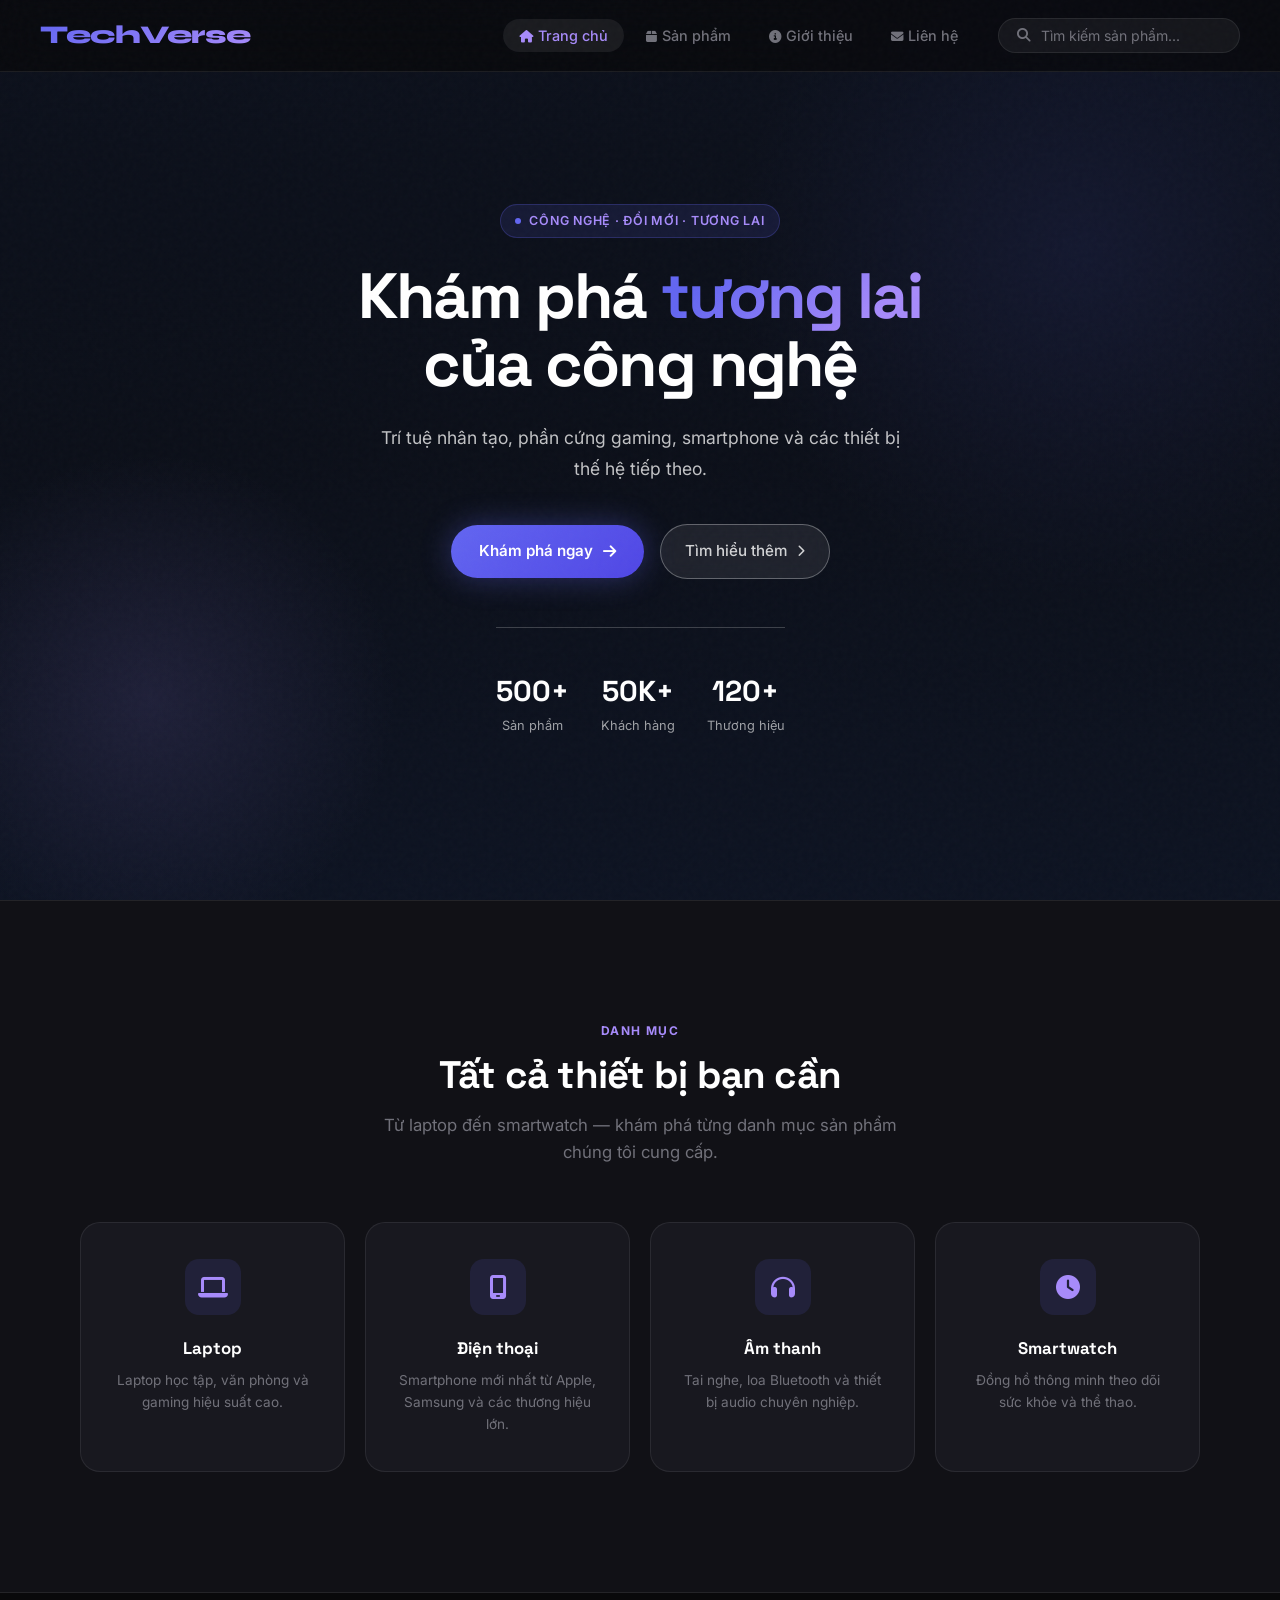
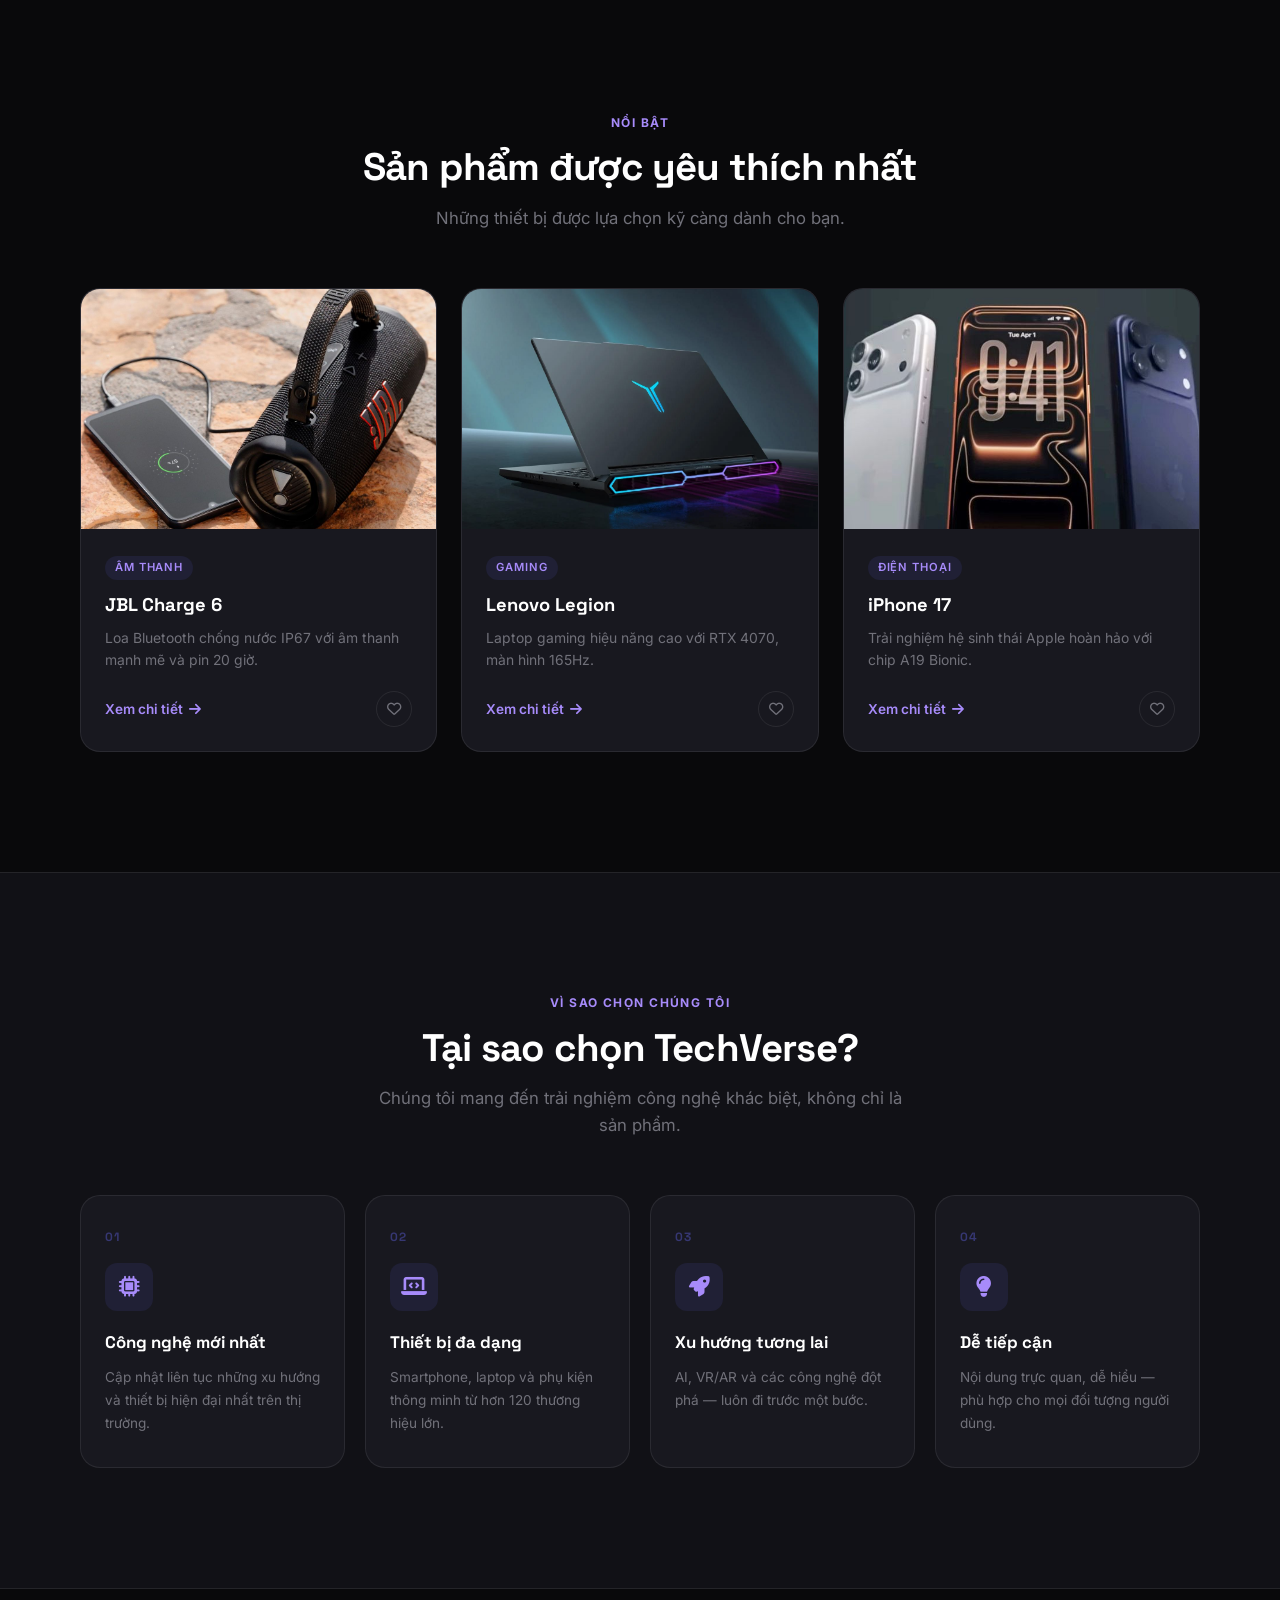
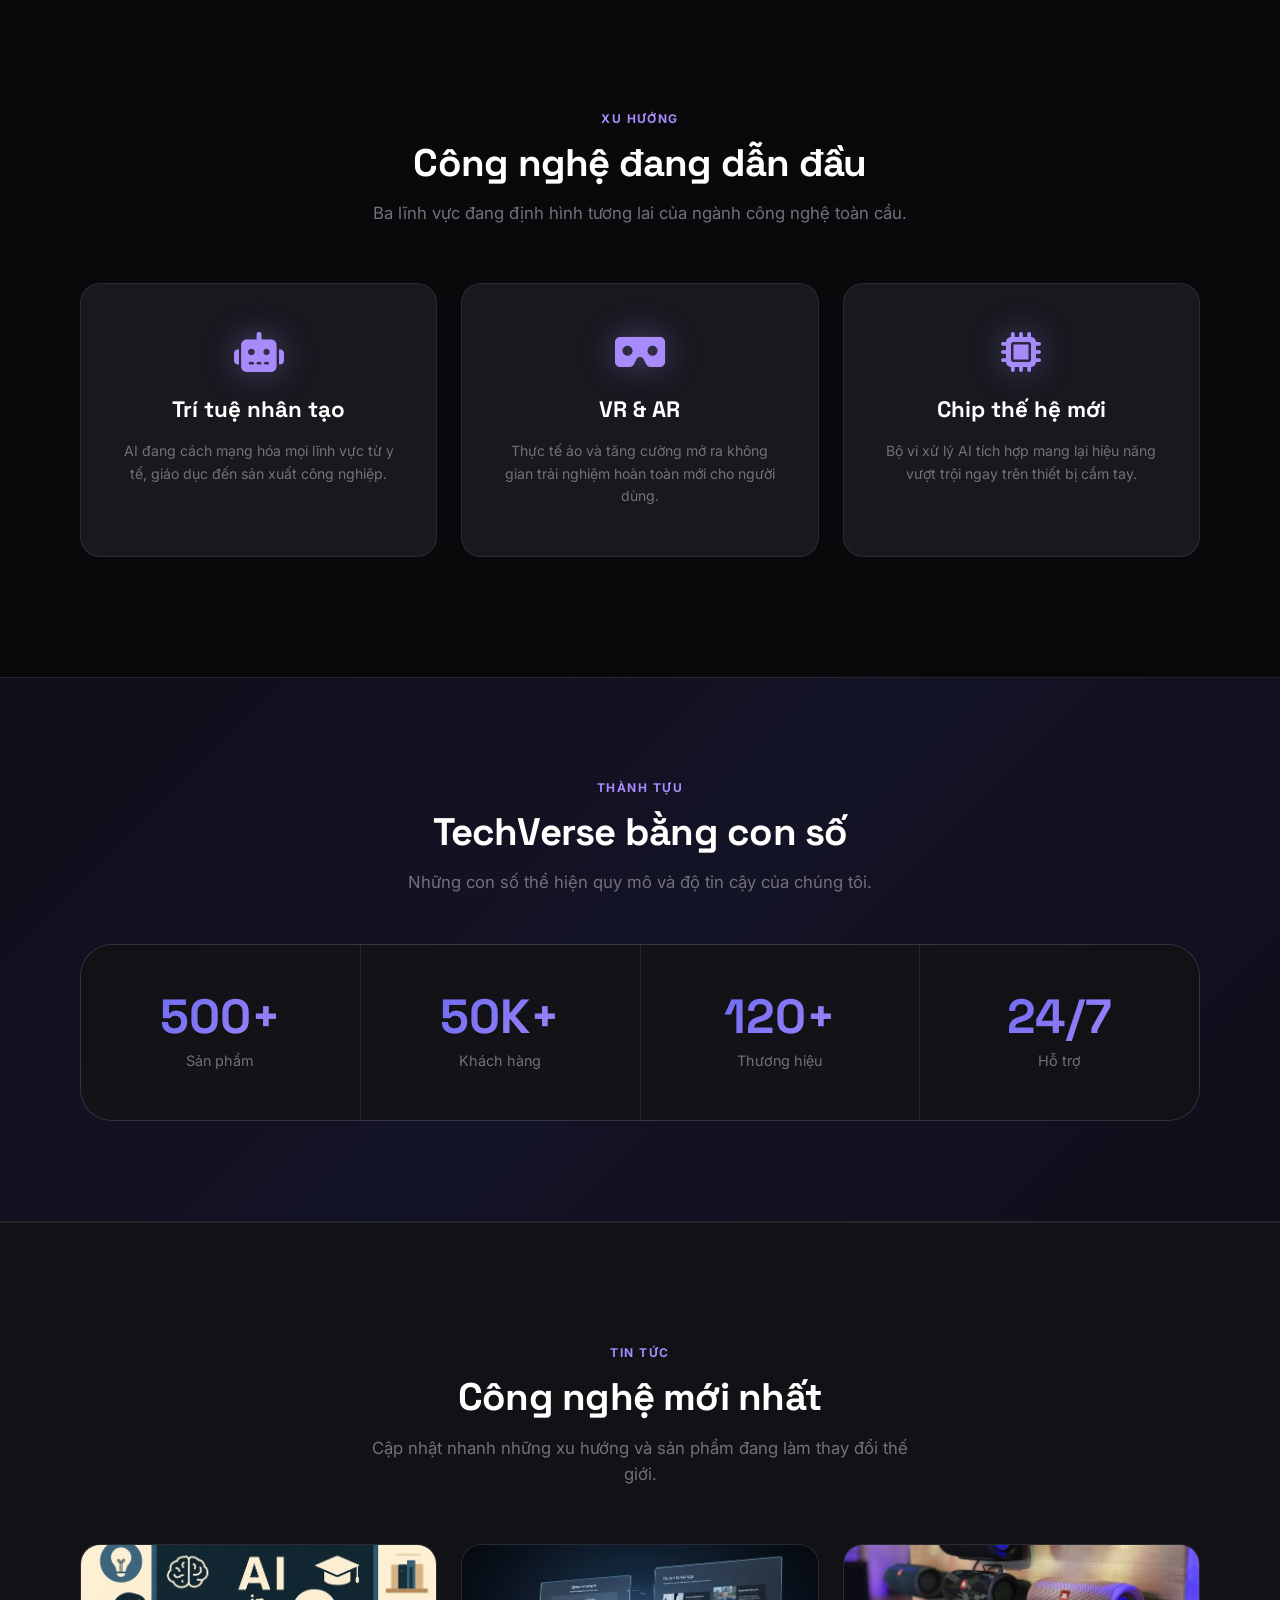
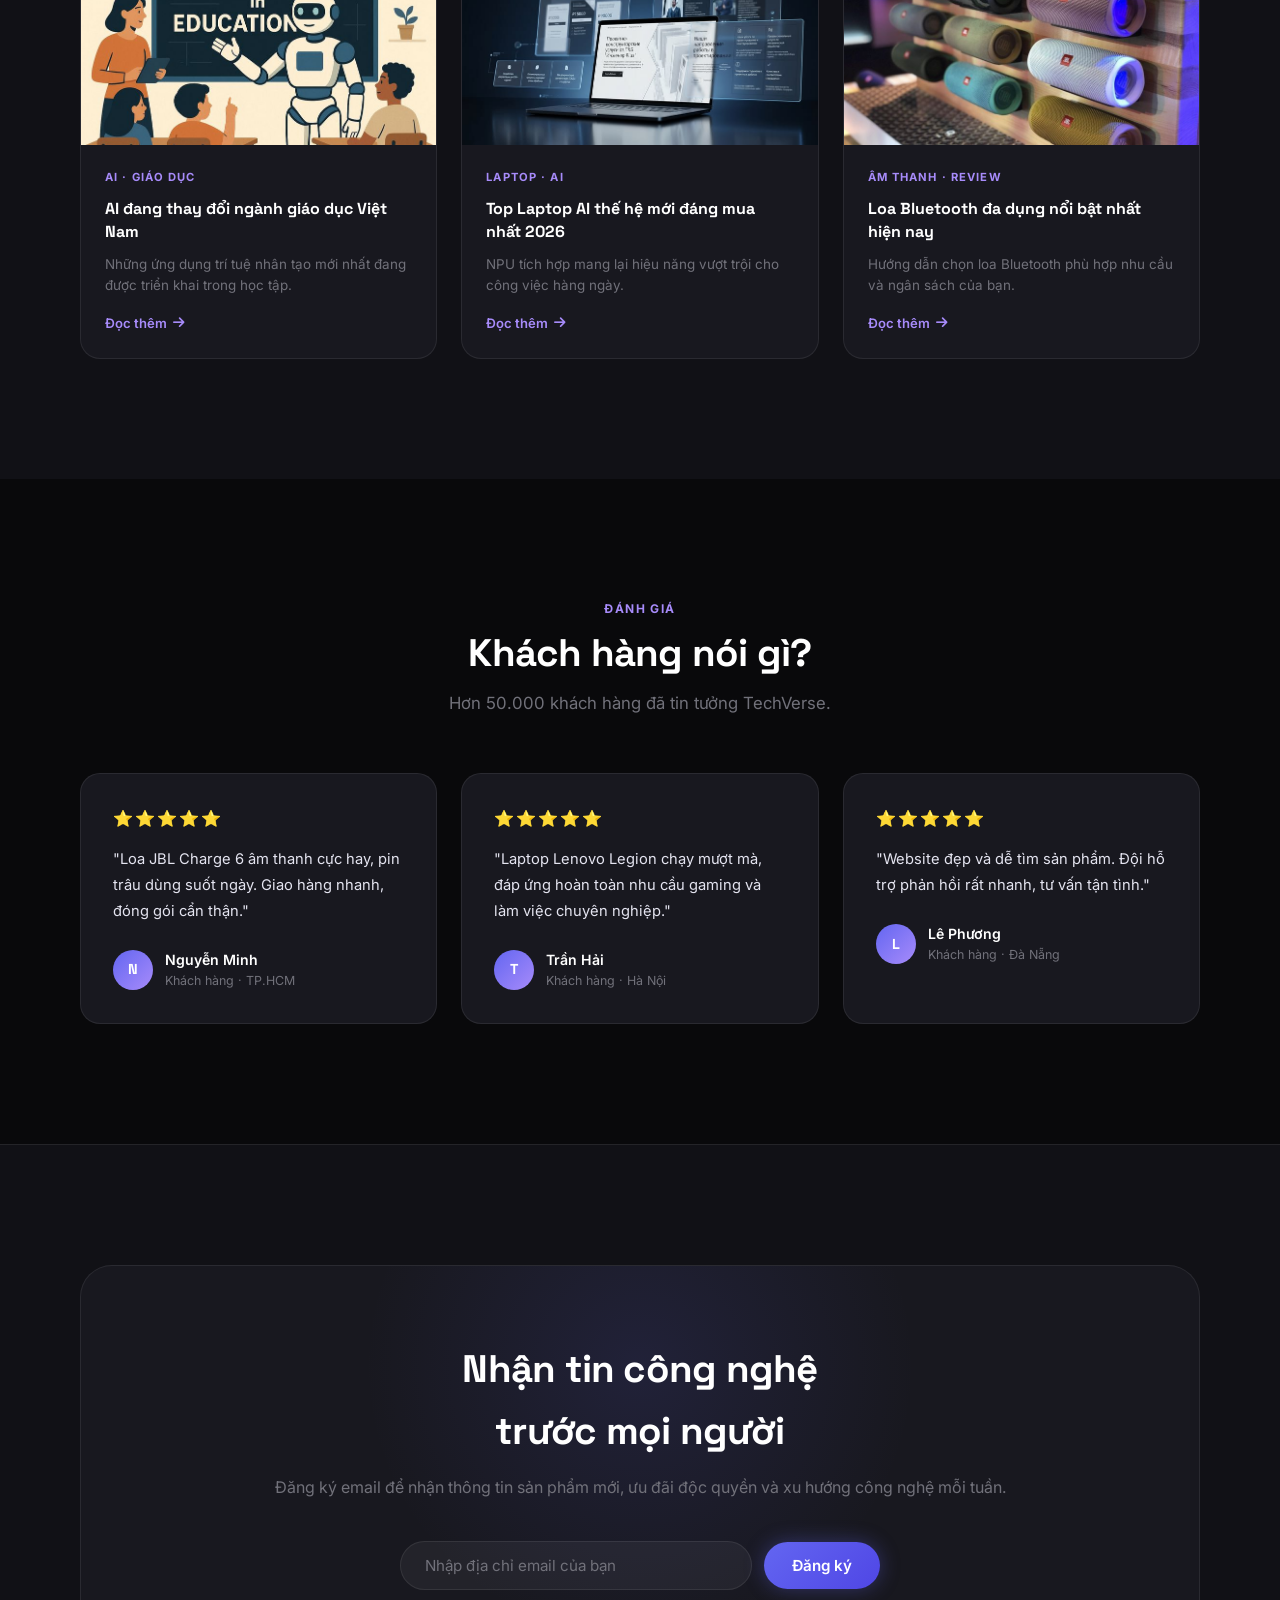
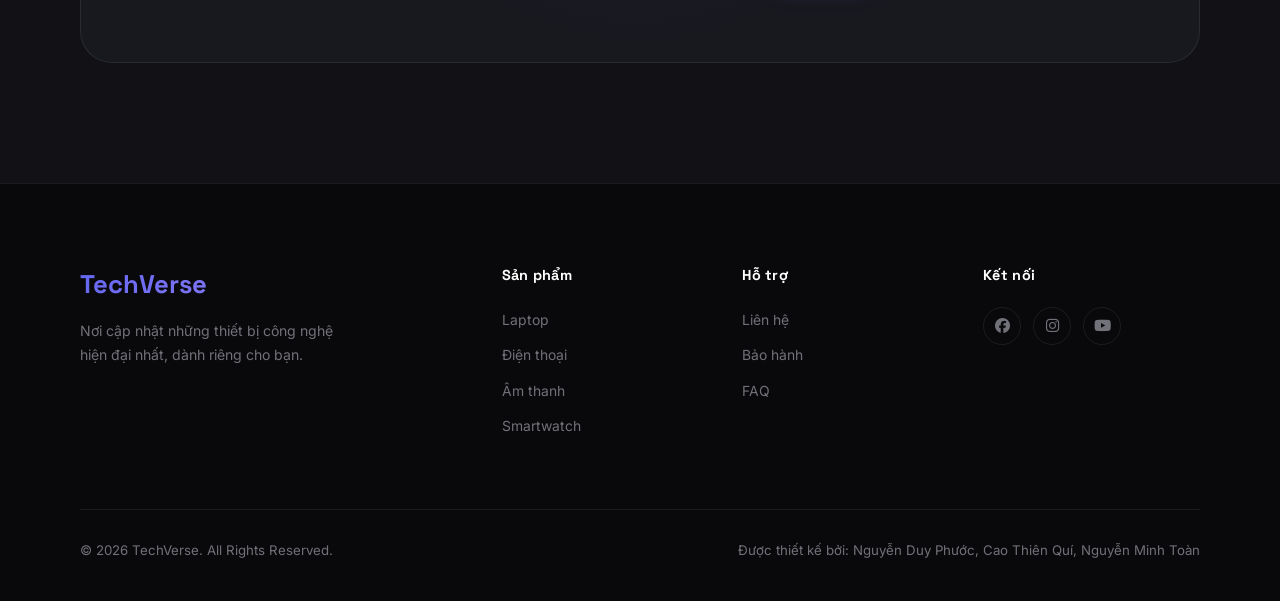
==== index.html @ 5d4c13b0 "update" ====
<!DOCTYPE html>
<html lang="vi">

<head>
  <meta charset="UTF-8" />
  <meta name="viewport" content="width=device-width, initial-scale=1.0" />
  <title>TechVerse — Công nghệ Tương lai</title>
  <link rel="stylesheet" href="../css/trangchu.css">
  <link rel="preconnect" href="https://fonts.googleapis.com" />
  <link rel="preconnect" href="https://fonts.gstatic.com" crossorigin />
  <link
    href="https://fonts.googleapis.com/css2?family=Syne:wght@400;600;700;800&family=Inter:wght@300;400;500;600&display=swap"
    rel="stylesheet" />
  <link rel="stylesheet" href="https://cdnjs.cloudflare.com/ajax/libs/font-awesome/6.7.2/css/all.min.css" />
  <link
    href="https://fonts.googleapis.com/css2?family=Space+Grotesk:wght@300;400;500;600;700&family=Manrope:wght@300;400;500;600;700;800&display=swap"
    rel="stylesheet">
</head>

<body>

  <!-- ── NAVBAR ── -->
  <nav class="nav">
    <a class="nav-brand" href="index.html" style="font-family: Syne;">TechVerse</a>

    <ul class="nav-links">
      <li><a href="index.html" class="active"><i class="fa-solid fa-house"
            style="font-size:.78rem;margin-right:5px"></i>Trang chủ</a></li>
      <li><a href="products.html"><i class="fa-solid fa-box" style="font-size:.78rem;margin-right:5px"></i>Sản phẩm</a>
      </li>
      <li><a href="about.html"><i class="fa-solid fa-circle-info" style="font-size:.78rem;margin-right:5px"></i>Giới
          thiệu</a></li>
      <li><a href="contact.html"><i class="fa-solid fa-envelope" style="font-size:.78rem;margin-right:5px"></i>Liên
          hệ</a></li>
    </ul>

    <div class="nav-search">
      <i class="fa-solid fa-magnifying-glass"></i>
      <input type="search" placeholder="Tìm kiếm sản phẩm..." />
    </div>
  </nav>

  <!-- HERO -->
  <section class="hero">
    <div class="hero-bg">
      <div class="hero-overlay"></div>
    </div>

    <div class="hero-center">
      <div class="hero-badge">
        <span></span>
        Công nghệ · Đổi mới · Tương lai
      </div>

      <h1>Khám phá <em>tương lai</em><br>của công nghệ</h1>

      <p class="hero-desc">
        Trí tuệ nhân tạo, phần cứng gaming, smartphone và các thiết bị thế hệ tiếp theo.
      </p>

      <div class="hero-actions">
        <a href="products.html" class="btn-primary">
          Khám phá ngay <i class="fa-solid fa-arrow-right"></i>
        </a>
        <a href="about.html" class="btn-ghost">
          Tìm hiểu thêm <i class="fa-solid fa-chevron-right" style="font-size:.75rem"></i>
        </a>
      </div>

      <div class="hero-stats">
        <div>
          <div class="hstat-num">500+</div>
          <div class="hstat-label">Sản phẩm</div>
        </div>
        <div>
          <div class="hstat-num">50K+</div>
          <div class="hstat-label">Khách hàng</div>
        </div>
        <div>
          <div class="hstat-num">120+</div>
          <div class="hstat-label">Thương hiệu</div>
        </div>
      </div>
    </div>
  </section>

  <!-- ── CATEGORIES ── -->
  <div class="categories-section">
    <section class="inner">
      <div class="text-center" data-reveal>
        <div class="section-eyebrow">Danh mục</div>
        <h2 class="section-title">Tất cả thiết bị bạn cần</h2>
        <p class="section-lead">Từ laptop đến smartwatch — khám phá từng danh mục sản phẩm chúng tôi cung cấp.</p>
      </div>

      <div class="cat-grid">
        <div class="cat-card" data-reveal data-reveal-delay="1">
          <div class="cat-icon"><i class="fa-solid fa-laptop"></i></div>
          <h5>Laptop</h5>
          <p>Laptop học tập, văn phòng và gaming hiệu suất cao.</p>
        </div>
        <div class="cat-card" data-reveal data-reveal-delay="2">
          <div class="cat-icon"><i class="fa-solid fa-mobile-screen"></i></div>
          <h5>Điện thoại</h5>
          <p>Smartphone mới nhất từ Apple, Samsung và các thương hiệu lớn.</p>
        </div>
        <div class="cat-card" data-reveal data-reveal-delay="3">
          <div class="cat-icon"><i class="fa-solid fa-headphones"></i></div>
          <h5>Âm thanh</h5>
          <p>Tai nghe, loa Bluetooth và thiết bị audio chuyên nghiệp.</p>
        </div>
        <div class="cat-card" data-reveal data-reveal-delay="3">
          <div class="cat-icon"><i class="fa-solid fa-clock"></i></div>
          <h5>Smartwatch</h5>
          <p>Đồng hồ thông minh theo dõi sức khỏe và thể thao.</p>
        </div>
      </div>
    </section>
  </div>

  <!-- ── FEATURED PRODUCTS ── -->
  <section class="products-section">
    <div class="inner" style="max-width:1280px;margin:0 auto">
      <div class="text-center" data-reveal>
        <div class="section-eyebrow">Nổi bật</div>
        <h2 class="section-title">Sản phẩm được yêu thích nhất</h2>
        <p class="section-lead">Những thiết bị được lựa chọn kỹ càng dành cho bạn.</p>
      </div>

      <div class="prod-grid">
        <div class="prod-card" data-reveal data-reveal-delay="1">
          <div class="prod-img-wrap">
            <img src="../images/charge6.jpg" alt="JBL Charge 6" />
          </div>
          <div class="prod-body">
            <span class="prod-tag">Âm thanh</span>
            <h5>JBL Charge 6</h5>
            <p>Loa Bluetooth chống nước IP67 với âm thanh mạnh mẽ và pin 20 giờ.</p>
            <div class="prod-footer">
              <a href="#" class="prod-link">Xem chi tiết <i class="fa-solid fa-arrow-right"></i></a>
              <button class="prod-heart"><i class="fa-regular fa-heart"></i></button>
            </div>
          </div>
        </div>

        <div class="prod-card" data-reveal data-reveal-delay="2">
          <div class="prod-img-wrap">
            <img src="../images/legion.jpg" alt="Lenovo Legion" />
          </div>
          <div class="prod-body">
            <span class="prod-tag">Gaming</span>
            <h5>Lenovo Legion</h5>
            <p>Laptop gaming hiệu năng cao với RTX 4070, màn hình 165Hz.</p>
            <div class="prod-footer">
              <a href="#" class="prod-link">Xem chi tiết <i class="fa-solid fa-arrow-right"></i></a>
              <button class="prod-heart"><i class="fa-regular fa-heart"></i></button>
            </div>
          </div>
        </div>

        <div class="prod-card" data-reveal data-reveal-delay="3">
          <div class="prod-img-wrap">
            <img src="../images/iphone17.jpg" alt="iPhone 17" />
          </div>
          <div class="prod-body">
            <span class="prod-tag">Điện thoại</span>
            <h5>iPhone 17</h5>
            <p>Trải nghiệm hệ sinh thái Apple hoàn hảo với chip A19 Bionic.</p>
            <div class="prod-footer">
              <a href="#" class="prod-link">Xem chi tiết <i class="fa-solid fa-arrow-right"></i></a>
              <button class="prod-heart"><i class="fa-regular fa-heart"></i></button>
            </div>
          </div>
        </div>
      </div>
    </div>
  </section>

  <!-- ── WHY US ── -->
  <div class="whyus-section">
    <section class="inner">
      <div class="text-center" data-reveal>
        <div class="section-eyebrow">Vì sao chọn chúng tôi</div>
        <h2 class="section-title">Tại sao chọn TechVerse?</h2>
        <p class="section-lead">Chúng tôi mang đến trải nghiệm công nghệ khác biệt, không chỉ là sản phẩm.</p>
      </div>

      <div class="feat-grid">
        <div class="feat-box" data-reveal data-reveal-delay="1">
          <div class="feat-num">01</div>
          <div class="feat-icon"><i class="fa-solid fa-microchip"></i></div>
          <h5>Công nghệ mới nhất</h5>
          <p>Cập nhật liên tục những xu hướng và thiết bị hiện đại nhất trên thị trường.</p>
        </div>
        <div class="feat-box" data-reveal data-reveal-delay="2">
          <div class="feat-num">02</div>
          <div class="feat-icon"><i class="fa-solid fa-laptop-code"></i></div>
          <h5>Thiết bị đa dạng</h5>
          <p>Smartphone, laptop và phụ kiện thông minh từ hơn 120 thương hiệu lớn.</p>
        </div>
        <div class="feat-box" data-reveal data-reveal-delay="3">
          <div class="feat-num">03</div>
          <div class="feat-icon"><i class="fa-solid fa-rocket"></i></div>
          <h5>Xu hướng tương lai</h5>
          <p>AI, VR/AR và các công nghệ đột phá — luôn đi trước một bước.</p>
        </div>
        <div class="feat-box" data-reveal data-reveal-delay="3">
          <div class="feat-num">04</div>
          <div class="feat-icon"><i class="fa-solid fa-lightbulb"></i></div>
          <h5>Dễ tiếp cận</h5>
          <p>Nội dung trực quan, dễ hiểu — phù hợp cho mọi đối tượng người dùng.</p>
        </div>
      </div>
    </section>
  </div>

  <!-- ── TRENDING ── -->
  <section class="trending-section">
    <div class="inner" style="max-width:1280px;margin:0 auto">
      <div class="text-center" data-reveal>
        <div class="section-eyebrow">Xu hướng</div>
        <h2 class="section-title">Công nghệ đang dẫn đầu</h2>
        <p class="section-lead">Ba lĩnh vực đang định hình tương lai của ngành công nghệ toàn cầu.</p>
      </div>

      <div class="trend-grid">
        <div class="trend-card" data-reveal data-reveal-delay="1">
          <i class="fa-solid fa-robot trend-icon"></i>
          <h4>Trí tuệ nhân tạo</h4>
          <p>AI đang cách mạng hóa mọi lĩnh vực từ y tế, giáo dục đến sản xuất công nghiệp.</p>
        </div>
        <div class="trend-card" data-reveal data-reveal-delay="2">
          <i class="fa-solid fa-vr-cardboard trend-icon"></i>
          <h4>VR & AR</h4>
          <p>Thực tế ảo và tăng cường mở ra không gian trải nghiệm hoàn toàn mới cho người dùng.</p>
        </div>
        <div class="trend-card" data-reveal data-reveal-delay="3">
          <i class="fa-solid fa-microchip trend-icon"></i>
          <h4>Chip thế hệ mới</h4>
          <p>Bộ vi xử lý AI tích hợp mang lại hiệu năng vượt trội ngay trên thiết bị cầm tay.</p>
        </div>
      </div>
    </div>
  </section>

  <!-- ── STATS ── -->
  <div class="stats-section">
    <div class="inner">
      <div class="text-center" data-reveal>
        <div class="section-eyebrow">Thành tựu</div>
        <h2 class="section-title">TechVerse bằng con số</h2>
        <p class="section-lead">Những con số thể hiện quy mô và độ tin cậy của chúng tôi.</p>
      </div>

      <div class="stats-grid" data-reveal>
        <div class="stat-item">
          <div class="stat-num">500+</div>
          <div class="stat-label">Sản phẩm</div>
        </div>
        <div class="stat-item">
          <div class="stat-num">50K+</div>
          <div class="stat-label">Khách hàng</div>
        </div>
        <div class="stat-item">
          <div class="stat-num">120+</div>
          <div class="stat-label">Thương hiệu</div>
        </div>
        <div class="stat-item">
          <div class="stat-num">24/7</div>
          <div class="stat-label">Hỗ trợ</div>
        </div>
      </div>
    </div>
  </div>

  <!-- ── NEWS ── -->
  <div class="news-section">
    <div class="inner">
      <div class="text-center" data-reveal>
        <div class="section-eyebrow">Tin tức</div>
        <h2 class="section-title">Công nghệ mới nhất</h2>
        <p class="section-lead">Cập nhật nhanh những xu hướng và sản phẩm đang làm thay đổi thế giới.</p>
      </div>

      <div class="news-grid">
        <a href="https://daidoanket.vn/ung-dung-tri-tue-nhan-tao-xu-huong-tat-yeu-trong-giao-duc-viet-nam-10315078.html"
          class="news-card" data-reveal data-reveal-delay="1">
          <div class="news-img">
            <img src="../images/news1.jpg" alt="AI giáo dục" />
          </div>
          <div class="news-body">
            <div class="news-cat">AI · Giáo dục</div>
            <h5>AI đang thay đổi ngành giáo dục Việt Nam</h5>
            <p>Những ứng dụng trí tuệ nhân tạo mới nhất đang được triển khai trong học tập.</p>
            <span class="news-link">Đọc thêm <i class="fa-solid fa-arrow-right"></i></span>
          </div>
        </a>

        <a href="https://tinhte.vn/thread/top-3-laptop-ai-co-npu-len-den-50-tops-dang-mua-nhat-2026.4094497/"
          class="news-card" data-reveal data-reveal-delay="2">
          <div class="news-img">
            <img src="../images/news2.jpg" alt="Laptop AI" />
          </div>
          <div class="news-body">
            <div class="news-cat">Laptop · AI</div>
            <h5>Top Laptop AI thế hệ mới đáng mua nhất 2026</h5>
            <p>NPU tích hợp mang lại hiệu năng vượt trội cho công việc hàng ngày.</p>
            <span class="news-link">Đọc thêm <i class="fa-solid fa-arrow-right"></i></span>
          </div>
        </a>

        <a href="https://www.dienmayxanh.com/kinh-nghiem-hay/tu-van-mua-loa-bluetooth-xx-hang-loa-bluetooth-u-1413005"
          class="news-card" data-reveal data-reveal-delay="3">
          <div class="news-img">
            <img src="../images/news3.jpg" alt="Loa Bluetooth" />
          </div>
          <div class="news-body">
            <div class="news-cat">Âm thanh · Review</div>
            <h5>Loa Bluetooth đa dụng nổi bật nhất hiện nay</h5>
            <p>Hướng dẫn chọn loa Bluetooth phù hợp nhu cầu và ngân sách của bạn.</p>
            <span class="news-link">Đọc thêm <i class="fa-solid fa-arrow-right"></i></span>
          </div>
        </a>
      </div>
    </div>
  </div>

  <!-- ── TESTIMONIALS ── -->
  <section class="reviews-section">
    <div class="inner" style="max-width:1280px;margin:0 auto">
      <div class="text-center" data-reveal>
        <div class="section-eyebrow">Đánh giá</div>
        <h2 class="section-title">Khách hàng nói gì?</h2>
        <p class="section-lead">Hơn 50.000 khách hàng đã tin tưởng TechVerse.</p>
      </div>

      <div class="rev-grid">
        <div class="rev-card" data-reveal data-reveal-delay="1">
          <div class="rev-stars">⭐⭐⭐⭐⭐</div>
          <p>"Loa JBL Charge 6 âm thanh cực hay, pin trâu dùng suốt ngày. Giao hàng nhanh, đóng gói cẩn thận."</p>
          <div class="rev-author">
            <div class="rev-avatar">N</div>
            <div>
              <div class="rev-name">Nguyễn Minh</div>
              <div class="rev-role">Khách hàng · TP.HCM</div>
            </div>
          </div>
        </div>

        <div class="rev-card" data-reveal data-reveal-delay="2">
          <div class="rev-stars">⭐⭐⭐⭐⭐</div>
          <p>"Laptop Lenovo Legion chạy mượt mà, đáp ứng hoàn toàn nhu cầu gaming và làm việc chuyên nghiệp."</p>
          <div class="rev-author">
            <div class="rev-avatar">T</div>
            <div>
              <div class="rev-name">Trần Hải</div>
              <div class="rev-role">Khách hàng · Hà Nội</div>
            </div>
          </div>
        </div>

        <div class="rev-card" data-reveal data-reveal-delay="3">
          <div class="rev-stars">⭐⭐⭐⭐⭐</div>
          <p>"Website đẹp và dễ tìm sản phẩm. Đội hỗ trợ phản hồi rất nhanh, tư vấn tận tình."</p>
          <div class="rev-author">
            <div class="rev-avatar">L</div>
            <div>
              <div class="rev-name">Lê Phương</div>
              <div class="rev-role">Khách hàng · Đà Nẵng</div>
            </div>
          </div>
        </div>
      </div>
    </div>
  </section>

  <!-- ── NEWSLETTER ── -->
  <div class="newsletter-section">
    <div class="inner">
      <div class="newsletter-card" data-reveal>
        <h2>Nhận tin công nghệ<br>trước mọi người</h2>
        <p>Đăng ký email để nhận thông tin sản phẩm mới, ưu đãi độc quyền và xu hướng công nghệ mỗi tuần.</p>
        <div class="nl-form">
          <input type="email" placeholder="Nhập địa chỉ email của bạn" />
          <button>Đăng ký</button>
        </div>
      </div>
    </div>
  </div>

  <!-- ── FOOTER ── -->
  <footer>
    <div class="footer-inner">
      <div class="footer-grid">
        <div>
          <div class="footer-brand">TechVerse</div>
          <p class="footer-brand-desc">Nơi cập nhật những thiết bị công nghệ hiện đại nhất, dành riêng cho bạn.</p>
        </div>

        <div class="footer-col">
          <h6>Sản phẩm</h6>
          <ul>
            <li><a href="#">Laptop</a></li>
            <li><a href="#">Điện thoại</a></li>
            <li><a href="#">Âm thanh</a></li>
            <li><a href="#">Smartwatch</a></li>
          </ul>
        </div>

        <div class="footer-col">
          <h6>Hỗ trợ</h6>
          <ul>
            <li><a href="#">Liên hệ</a></li>
            <li><a href="#">Bảo hành</a></li>
            <li><a href="#">FAQ</a></li>
          </ul>
        </div>

        <div class="footer-col">
          <h6>Kết nối</h6>
          <div class="socials">
            <a href="#" class="social-btn"><i class="fa-brands fa-facebook"></i></a>
            <a href="#" class="social-btn"><i class="fa-brands fa-instagram"></i></a>
            <a href="#" class="social-btn"><i class="fa-brands fa-youtube"></i></a>
          </div>
        </div>
      </div>

      <div class="footer-bottom">
        <p>© 2026 TechVerse. All Rights Reserved.</p>
        <p>Được thiết kế bởi: Nguyễn Duy Phước, Cao Thiên Quí, Nguyễn Minh Toàn</p>
      </div>
    </div>
  </footer>

  <script>
    // Scroll reveal
    const reveals = document.querySelectorAll('[data-reveal]');
    const observer = new IntersectionObserver((entries) => {
      entries.forEach(e => {
        if (e.isIntersecting) {
          e.target.classList.add('visible');
          observer.unobserve(e.target);
        }
      });
    }, { threshold: 0.12 });

    reveals.forEach(el => observer.observe(el));

    // Heart toggle
    document.querySelectorAll('.prod-heart').forEach(btn => {
      btn.addEventListener('click', () => {
        const icon = btn.querySelector('i');
        icon.classList.toggle('fa-regular');
        icon.classList.toggle('fa-solid');
      });
    });
  </script>

</body>

</html>
---- css/trangchu.css ----
/* ── TOKENS ─────────────────────────────── */
:root {
    --ink: #09090B;
    --surface: #111116;
    --card: #18181F;
    --border: rgba(255, 255, 255, .08);
    --accent: #6366F1;
    /* indigo */
    --accent2: #A78BFA;
    /* violet */
    --glow: rgba(99, 102, 241, .35);
    --text: #E4E4F0;
    --muted: #71717A;
    --white: #FFFFFF;

    --r-sm: 12px;
    --r-md: 20px;
    --r-lg: 32px;

    --font-display: 'Space Grotesk', sans-serif;
    --font-body: 'Inter', sans-serif;

    --ease: cubic-bezier(.25, .46, .45, .94);
}

*,
*::before,
*::after {
    box-sizing: border-box;
    margin: 0;
    padding: 0;
}

html {
    scroll-behavior: smooth;
}

body {
    font-family: var(--font-body);
    background: var(--ink);
    color: var(--text);
    line-height: 1.6;
    overflow-x: hidden;
}

a {
    text-decoration: none;
    color: inherit;
}

img {
    display: block;
    max-width: 100%;
}

/* ── NOISE OVERLAY ───────────────────────── */
body::before {
    content: '';
    position: fixed;
    inset: 0;
    background-image: url("data:image/svg+xml,%3Csvg viewBox='0 0 200 200' xmlns='http://www.w3.org/2000/svg'%3E%3Cfilter id='n'%3E%3CfeTurbulence type='fractalNoise' baseFrequency='0.9' numOctaves='4'/%3E%3C/filter%3E%3Crect width='100%25' height='100%25' filter='url(%23n)'/%3E%3C/svg%3E");
    opacity: .022;
    pointer-events: none;
    z-index: 9999;
}

/* ── NAVBAR ──────────────────────────────── */
.nav {
    position: fixed;
    top: 0;
    left: 0;
    right: 0;
    z-index: 1000;
    height: 72px;
    display: flex;
    align-items: center;
    padding: 0 40px;
    background: rgba(9, 9, 11, .75);
    backdrop-filter: blur(18px);
    border-bottom: 1px solid var(--border);
    transition: background .3s var(--ease);
}

.nav-brand {
    font-family: var(--font-display);
    font-size: 1.6rem;
    font-weight: 800;
    background: linear-gradient(135deg, var(--accent), var(--accent2));
    -webkit-background-clip: text;
    -webkit-text-fill-color: transparent;
    letter-spacing: -.5px;
    margin-right: auto;
}

.nav-links {
    display: flex;
    align-items: center;
    gap: 6px;
    list-style: none;
}

.nav-links a {
    font-size: .9rem;
    font-weight: 500;
    color: var(--muted);
    padding: 8px 16px;
    border-radius: 99px;
    transition: color .2s, background .2s;
}

.nav-links a:hover,
.nav-links a.active {
    color: var(--white);
    background: rgba(255, 255, 255, .07);
}

.nav-links a.active {
    color: var(--accent2);
}

.nav-search {
    display: flex;
    align-items: center;
    gap: 10px;
    margin-left: 24px;
    background: rgba(255, 255, 255, .05);
    border: 1px solid var(--border);
    border-radius: 99px;
    padding: 8px 18px;
    transition: border-color .2s, box-shadow .2s;
}

.nav-search:focus-within {
    border-color: var(--accent);
    box-shadow: 0 0 0 3px var(--glow);
}

.nav-search i {
    color: var(--muted);
    font-size: .85rem;
}

.nav-search input {
    background: transparent;
    border: none;
    outline: none;
    font-family: var(--font-body);
    font-size: .88rem;
    color: var(--text);
    width: 180px;
}

.nav-search input::placeholder {
    color: var(--muted);
}

/* ── HERO ────────────────────────────────── */
.hero {
    position: relative;
    min-height: 100vh;
    display: flex;
    align-items: center;
    justify-content: center;
    overflow: hidden;
    padding: 0;
}

.hero-bg {
    position: absolute;
    inset: 0;
    z-index: 0;
}

.hero-overlay {
    position: absolute;
    inset: 0;
    background: linear-gradient(to bottom,
            rgba(15, 23, 42, .55) 0%,
            rgba(15, 23, 42, .45) 50%,
            rgba(15, 23, 42, .75) 100%);
}

.hero-center {
    position: relative;
    z-index: 2;
    text-align: center;
    max-width: 760px;
    padding: 120px 32px 80px;
    display: flex;
    flex-direction: column;
    align-items: center;
}

.hero-center .hero-desc {
    color: rgba(255, 255, 255, .75);
    font-size: 1.1rem;
    max-width: 520px;
    margin-bottom: 40px;
    line-height: 1.75;
}

.hero-center .btn-ghost {
    color: rgba(255, 255, 255, .8);
    border-color: rgba(255, 255, 255, .3);
    background: rgba(255, 255, 255, .08);
    backdrop-filter: blur(8px);
}

.hero-center .btn-ghost:hover {
    color: white;
    border-color: rgba(255, 255, 255, .5);
    background: rgba(255, 255, 255, .15);
}

.hero-center .hero-stats {
    border-top: 1px solid rgba(255, 255, 255, .2);
}

.hero-center .hstat-num {
    color: white;
}

.hero-center .hstat-label {
    color: rgba(255, 255, 255, .6);
}

/* Ambient orbs */
.hero::before {
    content: '';
    position: absolute;
    width: 700px;
    height: 700px;
    background: radial-gradient(circle, rgba(99, 102, 241, .18) 0%, transparent 70%);
    top: -100px;
    right: -150px;
    border-radius: 50%;
    pointer-events: none;
}

.hero::after {
    content: '';
    position: absolute;
    width: 500px;
    height: 500px;
    background: radial-gradient(circle, rgba(167, 139, 250, .12) 0%, transparent 70%);
    bottom: -50px;
    left: -100px;
    border-radius: 50%;
    pointer-events: none;
}

.hero-badge {
    display: inline-flex;
    align-items: center;
    gap: 8px;
    background: rgba(99, 102, 241, .12);
    border: 1px solid rgba(99, 102, 241, .25);
    color: var(--accent2);
    font-size: .78rem;
    font-weight: 600;
    letter-spacing: .06em;
    text-transform: uppercase;
    padding: 6px 14px;
    border-radius: 99px;
    margin-bottom: 24px;
}

.hero-badge span {
    width: 6px;
    height: 6px;
    background: var(--accent);
    border-radius: 50%;
    animation: pulse 2s infinite;
}

@keyframes pulse {

    0%,
    100% {
        opacity: 1;
        transform: scale(1);
    }

    50% {
        opacity: .4;
        transform: scale(.7);
    }
}

.hero h1 {
    font-family: var(--font-display);
    font-size: clamp(2.8rem, 5vw, 4.4rem);
    font-weight: 800;
    line-height: 1.07;
    letter-spacing: -.03em;
    color: var(--white);
    margin-bottom: 24px;
}

.hero h1 em {
    font-style: normal;
    background: linear-gradient(135deg, var(--accent) 20%, var(--accent2) 80%);
    -webkit-background-clip: text;
    -webkit-text-fill-color: transparent;
}

.hero-actions {
    display: flex;
    align-items: center;
    justify-content: center;
    gap: 16px;
    flex-wrap: wrap;
}

.btn-primary {
    display: inline-flex;
    align-items: center;
    gap: 10px;
    background: linear-gradient(135deg, var(--accent), #4F46E5);
    color: var(--white);
    font-family: var(--font-body);
    font-weight: 600;
    font-size: .95rem;
    padding: 14px 28px;
    border-radius: 99px;
    border: none;
    cursor: pointer;
    transition: transform .2s var(--ease), box-shadow .2s var(--ease);
    box-shadow: 0 0 30px var(--glow);
}

.btn-primary:hover {
    transform: translateY(-3px);
    box-shadow: 0 8px 40px var(--glow);
}

.btn-ghost {
    display: inline-flex;
    align-items: center;
    gap: 10px;
    background: transparent;
    color: var(--muted);
    font-weight: 500;
    font-size: .95rem;
    padding: 14px 24px;
    border-radius: 99px;
    border: 1px solid var(--border);
    cursor: pointer;
    transition: color .2s, border-color .2s;
}

.btn-ghost:hover {
    color: var(--white);
    border-color: rgba(255, 255, 255, .2);
}



/* Hero stats row */
.hero-stats {
    display: flex;
    gap: 32px;
    margin-top: 48px;
    padding-top: 40px;
    border-top: 1px solid var(--border);
}

.hstat-num {
    font-family: var(--font-display);
    font-size: 1.8rem;
    font-weight: 800;
}

.hstat-label {
    font-size: .8rem;
    margin-top: 2px;
}

/* ── SECTION COMMON ─────────────────────── */
section {
    padding: 120px 80px;
    max-width: 1440px;
    margin: 0 auto;
}

.section-eyebrow {
    font-size: .75rem;
    font-weight: 700;
    letter-spacing: .12em;
    text-transform: uppercase;
    color: var(--accent2);
    margin-bottom: 14px;
}

.section-title {
    font-family: var(--font-display);
    font-size: clamp(2rem, 3vw, 2.8rem);
    font-weight: 800;
    color: var(--white);
    letter-spacing: -.02em;
    line-height: 1.1;
    margin-bottom: 16px;
}

.section-lead {
    color: var(--muted);
    font-size: 1.05rem;
    max-width: 540px;
    margin: 0 auto;
}

.text-center {
    text-align: center;
}

.text-center .section-lead {
    margin: 0 auto;
}

/* ── CATEGORIES ──────────────────────────── */
.categories-section {
    background: var(--surface);
    max-width: 100%;
    border-top: 1px solid var(--border);
    border-bottom: 1px solid var(--border);
}

.categories-section>.inner {
    max-width: 1280px;
    margin: 0 auto;
}

.cat-grid {
    display: grid;
    grid-template-columns: repeat(4, 1fr);
    gap: 20px;
    margin-top: 56px;
}

.cat-card {
    background: var(--card);
    border: 1px solid var(--border);
    border-radius: var(--r-md);
    padding: 36px 28px;
    text-align: center;
    transition: transform .25s var(--ease), border-color .25s, box-shadow .25s;
    cursor: pointer;
    position: relative;
    overflow: hidden;
}

.cat-card::before {
    content: '';
    position: absolute;
    inset: 0;
    background: linear-gradient(135deg, rgba(99, 102, 241, .06), transparent);
    opacity: 0;
    transition: opacity .3s;
}

.cat-card:hover::before {
    opacity: 1;
}

.cat-card:hover {
    transform: translateY(-6px);
    border-color: rgba(99, 102, 241, .3);
    box-shadow: 0 20px 50px rgba(0, 0, 0, .3), 0 0 0 1px rgba(99, 102, 241, .1);
}

.cat-icon {
    width: 56px;
    height: 56px;
    background: rgba(99, 102, 241, .12);
    border-radius: 14px;
    display: flex;
    align-items: center;
    justify-content: center;
    margin: 0 auto 20px;
    font-size: 1.5rem;
    color: var(--accent2);
    transition: background .25s, transform .25s;
}

.cat-card:hover .cat-icon {
    background: rgba(99, 102, 241, .22);
    transform: scale(1.1);
}

.cat-card h5 {
    font-family: var(--font-display);
    font-weight: 700;
    font-size: 1.05rem;
    color: var(--white);
    margin-bottom: 8px;
}

.cat-card p {
    font-size: .85rem;
    color: var(--muted);
    line-height: 1.6;
}

/* ── FEATURED PRODUCTS ───────────────────── */
.products-section {
    background: var(--ink);
}

.products-section>.inner {
    max-width: 1280px;
    margin: 0 auto;
}

.prod-grid {
    display: grid;
    grid-template-columns: repeat(3, 1fr);
    gap: 24px;
    margin-top: 56px;
}

.prod-card {
    background: var(--card);
    border: 1px solid var(--border);
    border-radius: var(--r-md);
    overflow: hidden;
    transition: transform .3s var(--ease), border-color .3s, box-shadow .3s;
    position: relative;
}

.prod-card:hover {
    transform: translateY(-8px);
    border-color: rgba(99, 102, 241, .25);
    box-shadow: 0 30px 60px rgba(0, 0, 0, .4);
}

.prod-img-wrap {
    height: 240px;
    overflow: hidden;
    background: #1A1A22;
}

.prod-img-wrap img {
    width: 100%;
    height: 100%;
    object-fit: cover;
    transition: transform .5s var(--ease);
}

.prod-card:hover .prod-img-wrap img {
    transform: scale(1.07);
}

.prod-body {
    padding: 24px;
}

.prod-tag {
    display: inline-block;
    font-size: .7rem;
    font-weight: 600;
    letter-spacing: .08em;
    text-transform: uppercase;
    color: var(--accent2);
    background: rgba(99, 102, 241, .1);
    padding: 3px 10px;
    border-radius: 99px;
    margin-bottom: 10px;
}

.prod-body h5 {
    font-family: var(--font-display);
    font-weight: 700;
    font-size: 1.15rem;
    color: var(--white);
    margin-bottom: 8px;
}

.prod-body p {
    font-size: .87rem;
    color: var(--muted);
    margin-bottom: 20px;
}

.prod-footer {
    display: flex;
    align-items: center;
    justify-content: space-between;
}

.prod-heart {
    background: transparent;
    border: 1px solid var(--border);
    border-radius: 99px;
    width: 36px;
    height: 36px;
    display: flex;
    align-items: center;
    justify-content: center;
    color: var(--muted);
    cursor: pointer;
    transition: color .2s, border-color .2s, background .2s;
    font-size: .9rem;
}

.prod-heart:hover {
    color: #F87171;
    border-color: #F87171;
    background: rgba(248, 113, 113, .08);
}

.prod-link {
    display: inline-flex;
    align-items: center;
    gap: 6px;
    font-size: .85rem;
    font-weight: 600;
    color: var(--accent2);
    transition: gap .2s;
}

.prod-link:hover {
    gap: 10px;
}

/* ── WHY US ──────────────────────────────── */
.whyus-section {
    background: var(--surface);
    max-width: 100%;
    border-top: 1px solid var(--border);
    border-bottom: 1px solid var(--border);
}

.whyus-section>.inner {
    max-width: 1280px;
    margin: 0 auto;
}

.feat-grid {
    display: grid;
    grid-template-columns: repeat(4, 1fr);
    gap: 20px;
    margin-top: 56px;
}

.feat-box {
    background: var(--card);
    border: 1px solid var(--border);
    border-radius: var(--r-md);
    padding: 32px 24px;
    transition: transform .25s var(--ease), border-color .25s;
}

.feat-box:hover {
    transform: translateY(-6px);
    border-color: rgba(99, 102, 241, .25);
}

.feat-num {
    font-family: var(--font-display);
    font-size: .75rem;
    font-weight: 700;
    color: rgba(99, 102, 241, .4);
    letter-spacing: .1em;
    margin-bottom: 16px;
}

.feat-icon {
    width: 48px;
    height: 48px;
    background: rgba(99, 102, 241, .1);
    border-radius: 12px;
    display: flex;
    align-items: center;
    justify-content: center;
    font-size: 1.3rem;
    color: var(--accent2);
    margin-bottom: 18px;
}

.feat-box h5 {
    font-family: var(--font-display);
    font-weight: 700;
    font-size: 1.05rem;
    color: var(--white);
    margin-bottom: 10px;
}

.feat-box p {
    font-size: .85rem;
    color: var(--muted);
    line-height: 1.7;
}

/* ── TRENDING ────────────────────────────── */
.trending-section {
    background: var(--ink);
}

.trending-section>.inner {
    max-width: 1280px;
    margin: 0 auto;
}

.trend-grid {
    display: grid;
    grid-template-columns: repeat(3, 1fr);
    gap: 24px;
    margin-top: 56px;
}

.trend-card {
    background: var(--card);
    border: 1px solid var(--border);
    border-radius: var(--r-md);
    padding: 48px 36px;
    text-align: center;
    transition: transform .3s var(--ease), border-color .3s;
    position: relative;
    overflow: hidden;
}

.trend-card::after {
    content: '';
    position: absolute;
    bottom: 0;
    left: 0;
    right: 0;
    height: 3px;
    background: linear-gradient(90deg, var(--accent), var(--accent2));
    transform: scaleX(0);
    transform-origin: left;
    transition: transform .3s var(--ease);
}

.trend-card:hover::after {
    transform: scaleX(1);
}

.trend-card:hover {
    transform: translateY(-8px);
    border-color: rgba(99, 102, 241, .2);
}

.trend-icon {
    font-size: 2.5rem;
    color: var(--accent2);
    margin-bottom: 20px;
    display: inline-block;
    filter: drop-shadow(0 0 16px rgba(167, 139, 250, .4));
}

.trend-card h4 {
    font-family: var(--font-display);
    font-weight: 800;
    font-size: 1.4rem;
    color: var(--white);
    margin-bottom: 12px;
}

.trend-card p {
    font-size: .88rem;
    color: var(--muted);
}

/* ── STATS ───────────────────────────────── */
.stats-section {
    background: linear-gradient(135deg, #0F0F1A, #131326, #0F0F1A);
    max-width: 100%;
    border-top: 1px solid var(--border);
    border-bottom: 1px solid var(--border);
}

.stats-section>.inner {
    max-width: 1280px;
    margin: 0 auto;
    padding: 100px 80px;
}

.stats-grid {
    display: grid;
    grid-template-columns: repeat(4, 1fr);
    gap: 1px;
    background: var(--border);
    border: 1px solid var(--border);
    border-radius: var(--r-lg);
    overflow: hidden;
    margin-top: 48px;
}

.stat-item {
    background: rgba(17, 17, 22, .95);
    padding: 48px 36px;
    text-align: center;
}

.stat-num {
    font-family: var(--font-display);
    font-size: 3rem;
    font-weight: 800;
    background: linear-gradient(135deg, var(--accent), var(--accent2));
    -webkit-background-clip: text;
    -webkit-text-fill-color: transparent;
    line-height: 1;
    margin-bottom: 8px;
}

.stat-label {
    font-size: .9rem;
    color: var(--muted);
}

/* ── NEWS ────────────────────────────────── */
.news-section {
    background: var(--surface);
    max-width: 100%;
    border-top: 1px solid var(--border);
}

.news-section>.inner {
    max-width: 1280px;
    margin: 0 auto;
    padding: 120px 80px;
}

.news-grid {
    display: grid;
    grid-template-columns: repeat(3, 1fr);
    gap: 24px;
    margin-top: 56px;
}

.news-card {
    background: var(--card);
    border: 1px solid var(--border);
    border-radius: var(--r-md);
    overflow: hidden;
    transition: transform .3s var(--ease), border-color .3s, box-shadow .3s;
    display: flex;
    flex-direction: column;
}

.news-card:hover {
    transform: translateY(-8px);
    border-color: rgba(99, 102, 241, .2);
    box-shadow: 0 24px 50px rgba(0, 0, 0, .4);
}

.news-img {
    height: 200px;
    overflow: hidden;
    background: #1A1A22;
    flex-shrink: 0;
}

.news-img img {
    width: 100%;
    height: 100%;
    object-fit: cover;
    transition: transform .5s var(--ease);
}

.news-card:hover .news-img img {
    transform: scale(1.07);
}

.news-body {
    padding: 24px;
    flex: 1;
    display: flex;
    flex-direction: column;
}

.news-cat {
    font-size: .7rem;
    font-weight: 700;
    letter-spacing: .1em;
    text-transform: uppercase;
    color: var(--accent2);
    margin-bottom: 10px;
}

.news-body h5 {
    font-family: var(--font-display);
    font-weight: 700;
    color: var(--white);
    font-size: 1rem;
    line-height: 1.45;
    margin-bottom: 10px;
}

.news-body p {
    font-size: .84rem;
    color: var(--muted);
    flex: 1;
}

.news-link {
    display: inline-flex;
    align-items: center;
    gap: 6px;
    font-size: .82rem;
    font-weight: 600;
    color: var(--accent2);
    margin-top: 16px;
    transition: gap .2s;
}

.news-link:hover {
    gap: 10px;
}

/* ── TESTIMONIALS ────────────────────────── */
.reviews-section {
    background: var(--ink);
}

.reviews-section>.inner {
    max-width: 1280px;
    margin: 0 auto;
}

.rev-grid {
    display: grid;
    grid-template-columns: repeat(3, 1fr);
    gap: 24px;
    margin-top: 56px;
}

.rev-card {
    background: var(--card);
    border: 1px solid var(--border);
    border-radius: var(--r-md);
    padding: 32px;
    transition: transform .25s var(--ease), border-color .25s;
}

.rev-card:hover {
    transform: translateY(-6px);
    border-color: rgba(99, 102, 241, .2);
}

.rev-stars {
    margin-bottom: 16px;
    font-size: 1rem;
    letter-spacing: 2px;
}

.rev-card p {
    font-size: .92rem;
    color: var(--text);
    line-height: 1.75;
    margin-bottom: 24px;
}

.rev-author {
    display: flex;
    align-items: center;
    gap: 12px;
}

.rev-avatar {
    width: 40px;
    height: 40px;
    border-radius: 50%;
    background: linear-gradient(135deg, var(--accent), var(--accent2));
    display: flex;
    align-items: center;
    justify-content: center;
    font-family: var(--font-display);
    font-weight: 800;
    font-size: .9rem;
    color: white;
    flex-shrink: 0;
}

.rev-name {
    font-weight: 600;
    font-size: .88rem;
    color: var(--white);
}

.rev-role {
    font-size: .78rem;
    color: var(--muted);
}

/* ── NEWSLETTER ──────────────────────────── */
.newsletter-section {
    background: var(--surface);
    max-width: 100%;
    border-top: 1px solid var(--border);
}

.newsletter-section>.inner {
    max-width: 1280px;
    margin: 0 auto;
    padding: 120px 80px;
}

.newsletter-card {
    background: var(--card);
    border: 1px solid var(--border);
    border-radius: var(--r-lg);
    padding: 72px 80px;
    text-align: center;
    position: relative;
    overflow: hidden;
}

.newsletter-card::before {
    content: '';
    position: absolute;
    width: 600px;
    height: 600px;
    background: radial-gradient(circle, rgba(99, 102, 241, .12) 0%, transparent 65%);
    top: -200px;
    left: 50%;
    transform: translateX(-50%);
    pointer-events: none;
}

.newsletter-card h2 {
    font-family: var(--font-display);
    font-size: 2.4rem;
    font-weight: 800;
    color: var(--white);
    letter-spacing: -.02em;
    margin-bottom: 14px;
    position: relative;
}

.newsletter-card p {
    color: var(--muted);
    margin-bottom: 40px;
    position: relative;
}

.nl-form {
    display: flex;
    align-items: center;
    gap: 12px;
    max-width: 480px;
    margin: 0 auto;
    position: relative;
}

.nl-form input {
    flex: 1;
    background: rgba(255, 255, 255, .05);
    border: 1px solid var(--border);
    border-radius: 99px;
    padding: 14px 24px;
    font-family: var(--font-body);
    font-size: .95rem;
    color: var(--white);
    outline: none;
    transition: border-color .2s, box-shadow .2s;
}

.nl-form input::placeholder {
    color: var(--muted);
}

.nl-form input:focus {
    border-color: var(--accent);
    box-shadow: 0 0 0 3px var(--glow);
}

.nl-form button {
    background: linear-gradient(135deg, var(--accent), #4F46E5);
    color: white;
    border: none;
    border-radius: 99px;
    padding: 14px 28px;
    font-family: var(--font-body);
    font-weight: 600;
    font-size: .95rem;
    cursor: pointer;
    white-space: nowrap;
    transition: transform .2s, box-shadow .2s;
    box-shadow: 0 0 20px var(--glow);
}

.nl-form button:hover {
    transform: translateY(-2px);
    box-shadow: 0 8px 30px var(--glow);
}

/* ── FOOTER ──────────────────────────────── */
footer {
    background: var(--ink);
    border-top: 1px solid var(--border);
    padding: 80px 80px 40px;
    max-width: 100%;
}

.footer-inner {
    max-width: 1280px;
    margin: 0 auto;
}

.footer-grid {
    display: grid;
    grid-template-columns: 2fr 1fr 1fr 1.2fr;
    gap: 60px;
    margin-bottom: 60px;
}

.footer-brand {
    font-family: var(--font-display);
    font-size: 1.6rem;
    font-weight: 800;
    background: linear-gradient(135deg, var(--accent), var(--accent2));
    -webkit-background-clip: text;
    -webkit-text-fill-color: transparent;
    margin-bottom: 14px;
}

.footer-brand-desc {
    font-size: .88rem;
    color: var(--muted);
    line-height: 1.75;
    max-width: 280px;
}

.footer-col h6 {
    font-family: var(--font-display);
    font-weight: 700;
    font-size: .9rem;
    color: var(--white);
    margin-bottom: 20px;
    letter-spacing: .02em;
}

.footer-col ul {
    list-style: none;
}

.footer-col ul li {
    margin-bottom: 10px;
}

.footer-col ul li a {
    font-size: .87rem;
    color: var(--muted);
    transition: color .2s;
}

.footer-col ul li a:hover {
    color: var(--white);
}

.socials {
    display: flex;
    gap: 12px;
    margin-top: 4px;
}

.social-btn {
    width: 38px;
    height: 38px;
    border: 1px solid var(--border);
    border-radius: 99px;
    display: flex;
    align-items: center;
    justify-content: center;
    color: var(--muted);
    font-size: .95rem;
    transition: color .2s, border-color .2s, background .2s;
}

.social-btn:hover {
    color: var(--white);
    border-color: rgba(255, 255, 255, .2);
    background: rgba(255, 255, 255, .05);
}

.footer-bottom {
    border-top: 1px solid var(--border);
    padding-top: 30px;
    display: flex;
    align-items: center;
    justify-content: space-between;
}

.footer-bottom p {
    font-size: .83rem;
    color: var(--muted);
}

/* ── SCROLL ANIMATIONS ───────────────────── */
[data-reveal] {
    opacity: 0;
    transform: translateY(28px);
    transition: opacity .6s var(--ease), transform .6s var(--ease);
}

[data-reveal].visible {
    opacity: 1;
    transform: translateY(0);
}

[data-reveal-delay="1"] {
    transition-delay: .1s;
}

[data-reveal-delay="2"] {
    transition-delay: .2s;
}

[data-reveal-delay="3"] {
    transition-delay: .3s;
}

/* ── RESPONSIVE ──────────────────────────── */
@media (max-width: 1024px) {

    .cat-grid,
    .feat-grid,
    .stats-grid {
        grid-template-columns: repeat(2, 1fr);
    }

    .footer-grid {
        grid-template-columns: 1fr 1fr;
    }
}

@media (max-width: 768px) {

    .nav-links,
    .nav-search {
        display: none;
    }

    .hero {
        padding: 100px 24px 60px;
    }

    section {
        padding: 80px 24px;
    }

    .prod-grid,
    .trend-grid,
    .news-grid,
    .rev-grid {
        grid-template-columns: 1fr;
    }

    .cat-grid,
    .feat-grid {
        grid-template-columns: repeat(2, 1fr);
    }

    .stats-grid {
        grid-template-columns: repeat(2, 1fr);
    }

    .footer-grid {
        grid-template-columns: 1fr;
        gap: 32px;
    }

    footer {
        padding: 60px 24px 32px;
    }

    .newsletter-card {
        padding: 48px 24px;
    }

    .nl-form {
        flex-direction: column;
    }

    .nl-form input {
        width: 100%;
    }

    .stats-section>.inner,
    .news-section>.inner,
    .newsletter-section>.inner {
        padding: 80px 24px;
    }
}

@media (prefers-reduced-motion: reduce) {

    *,
    *::before,
    *::after {
        animation: none !important;
        transition: none !important;
    }
}
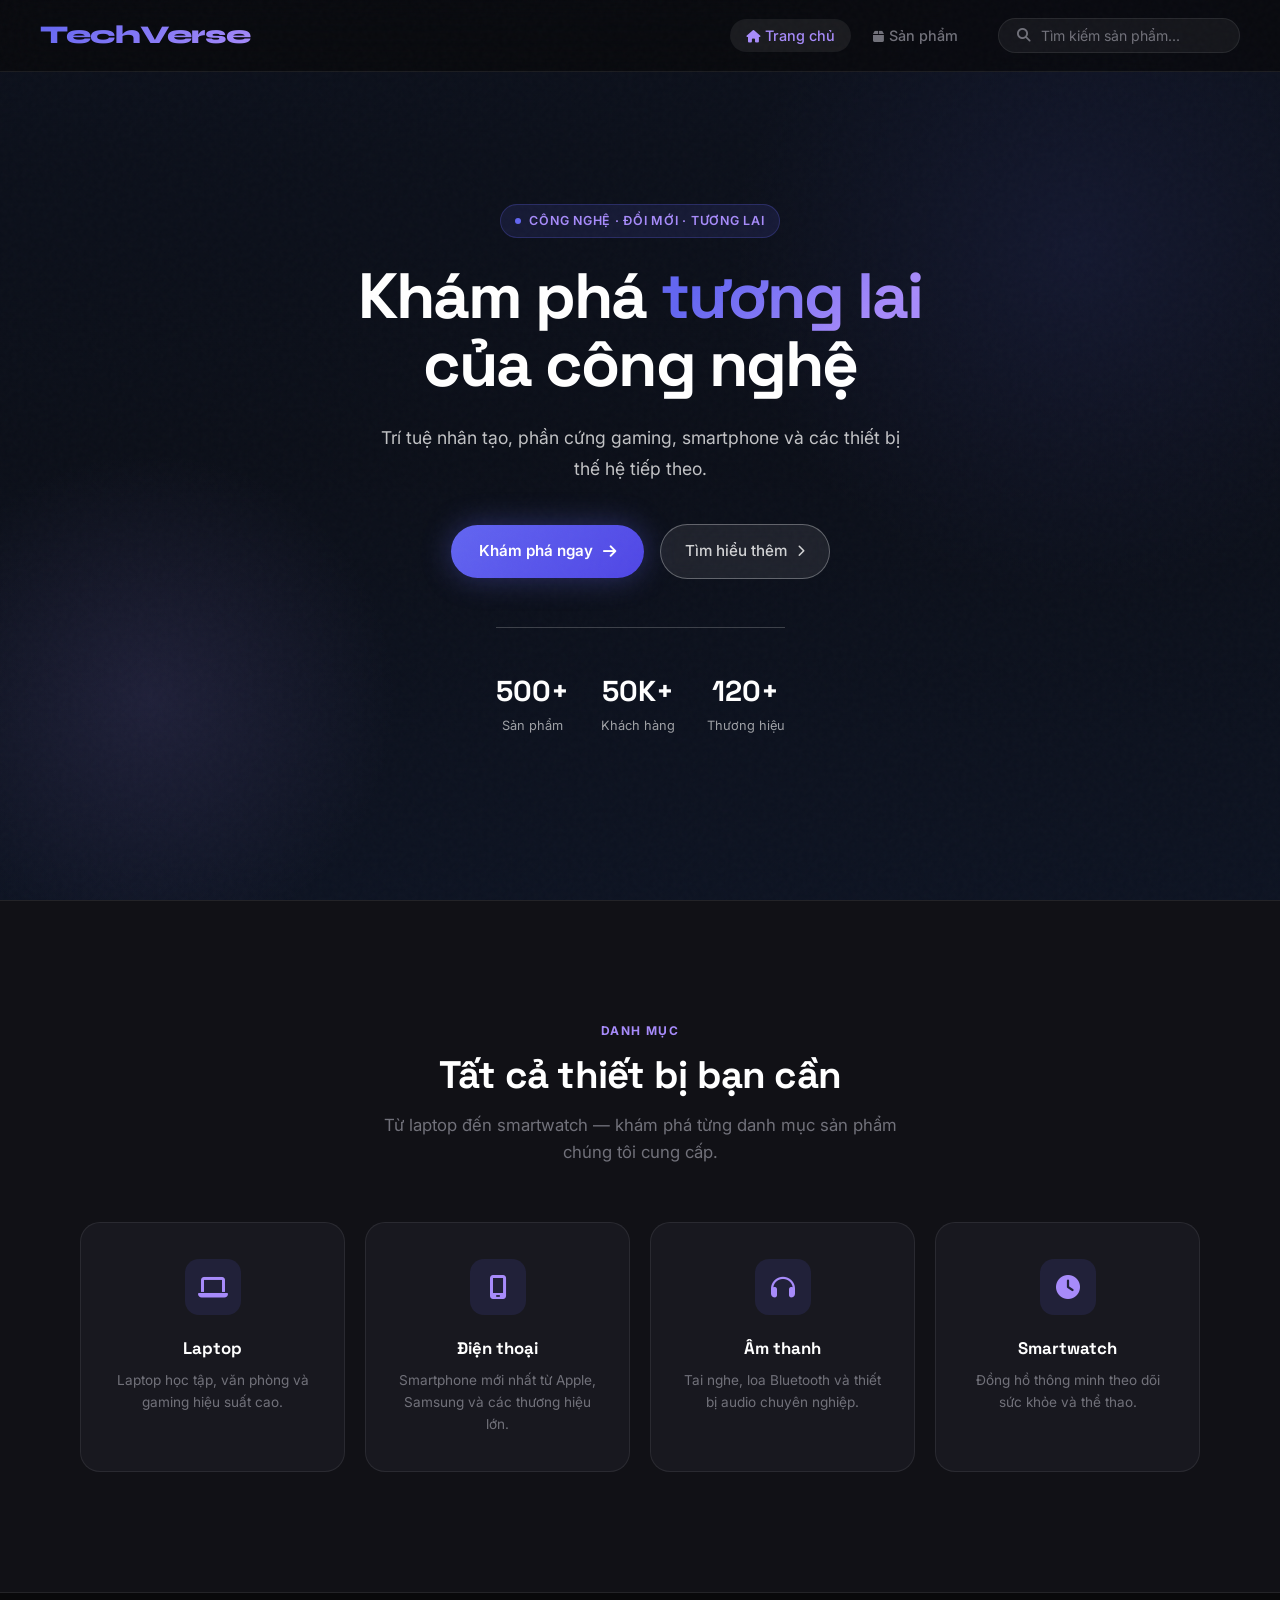
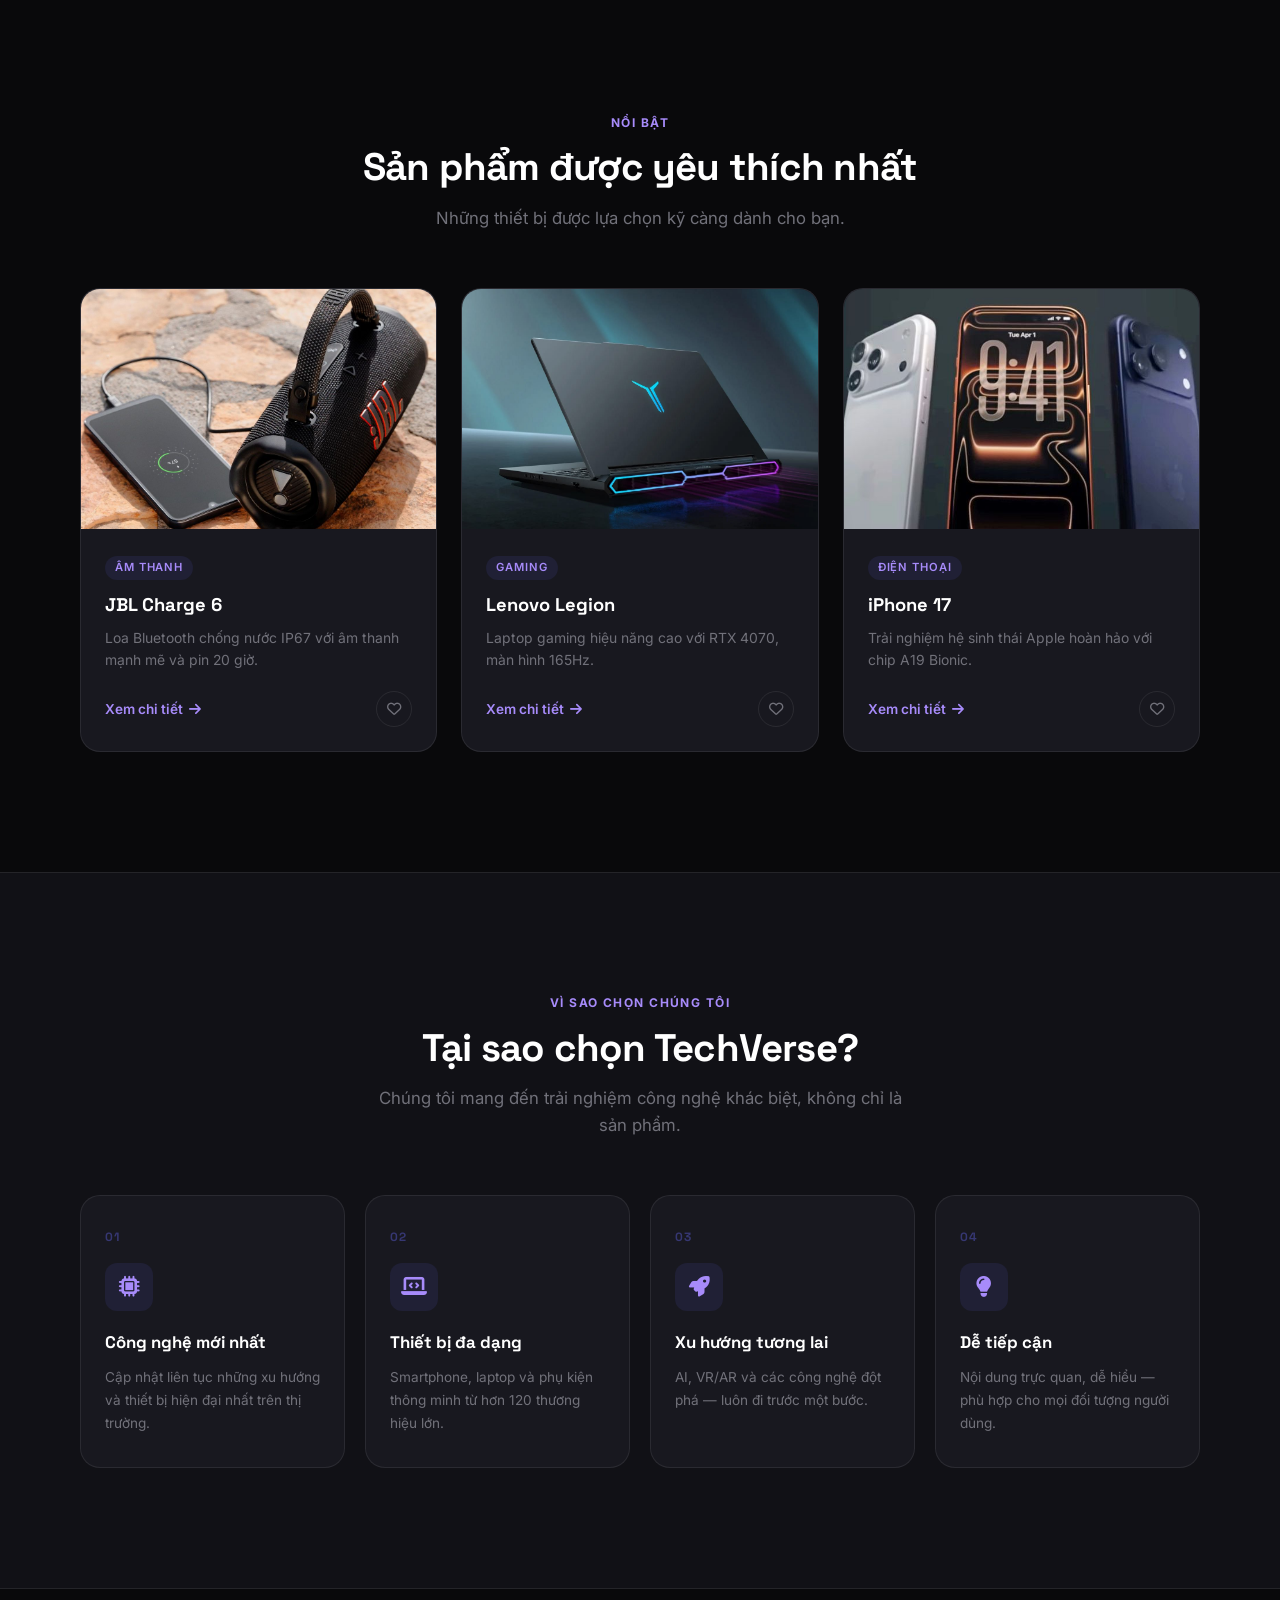
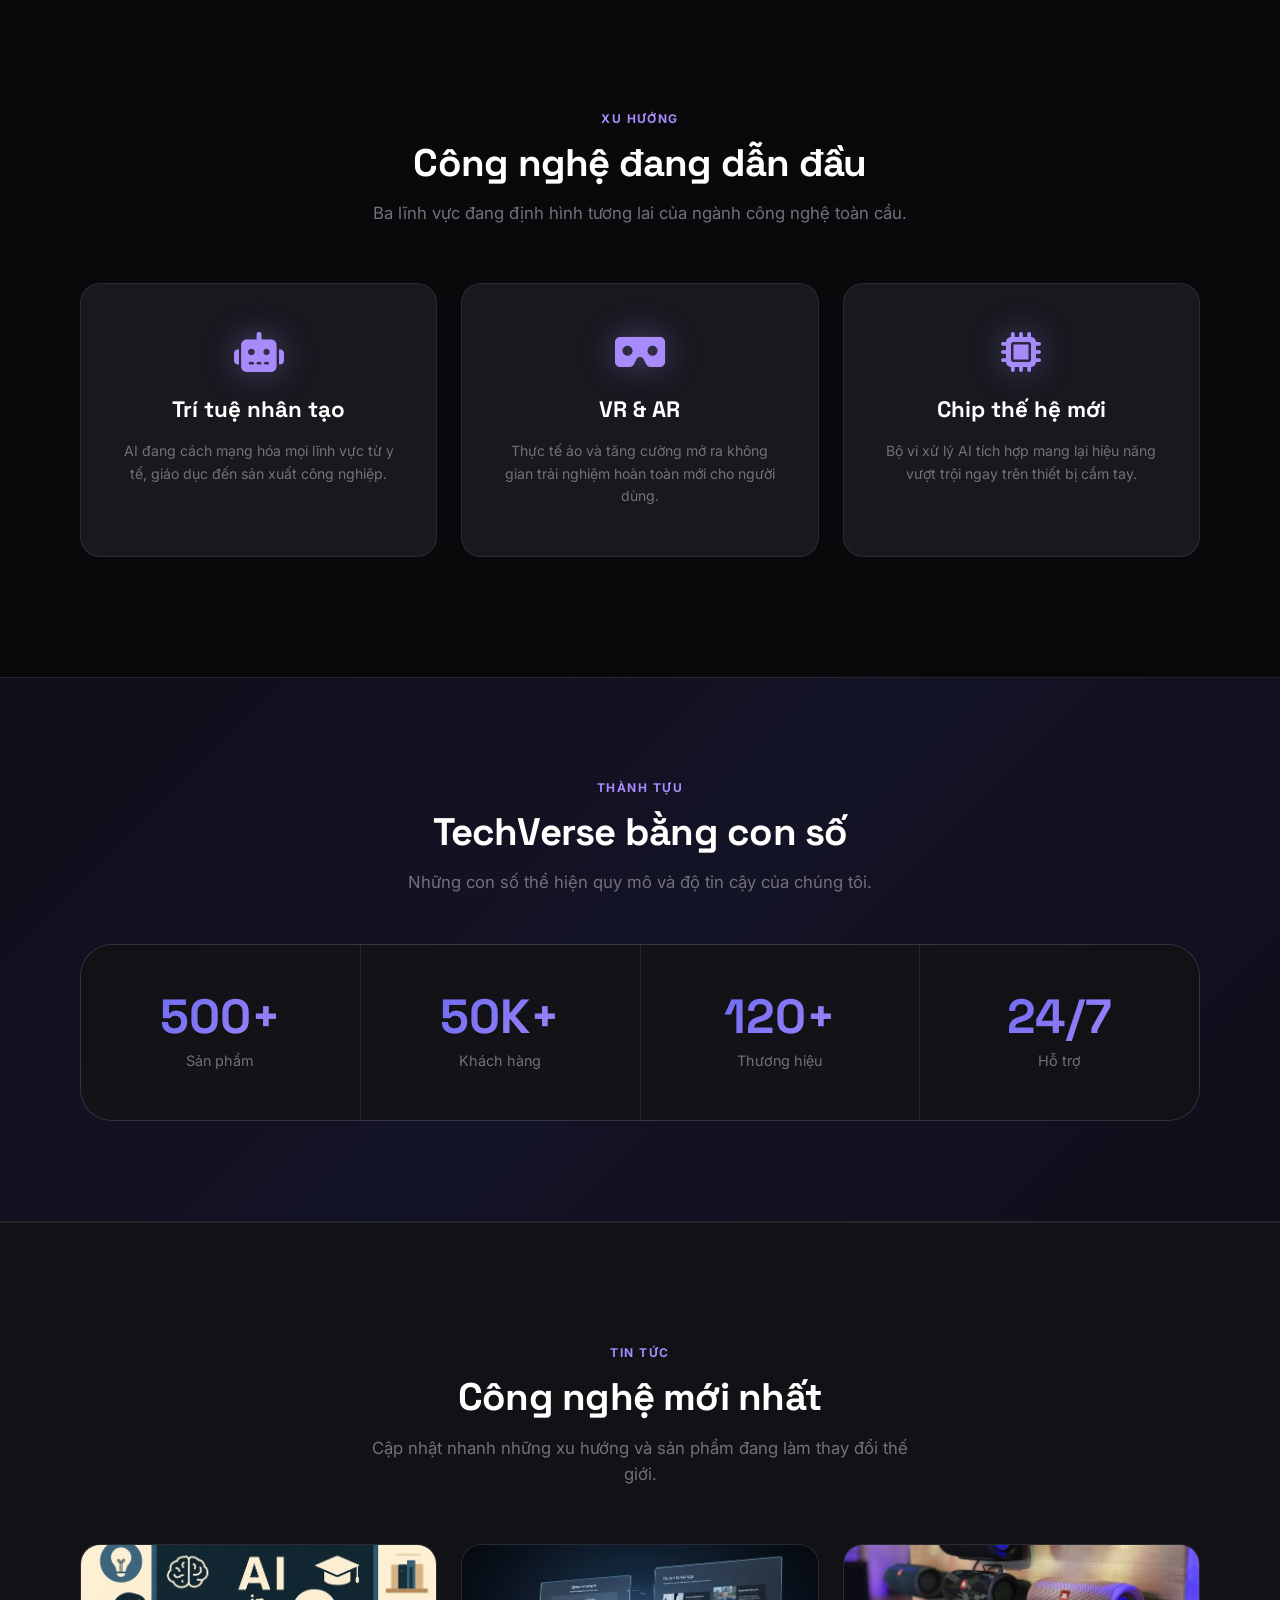
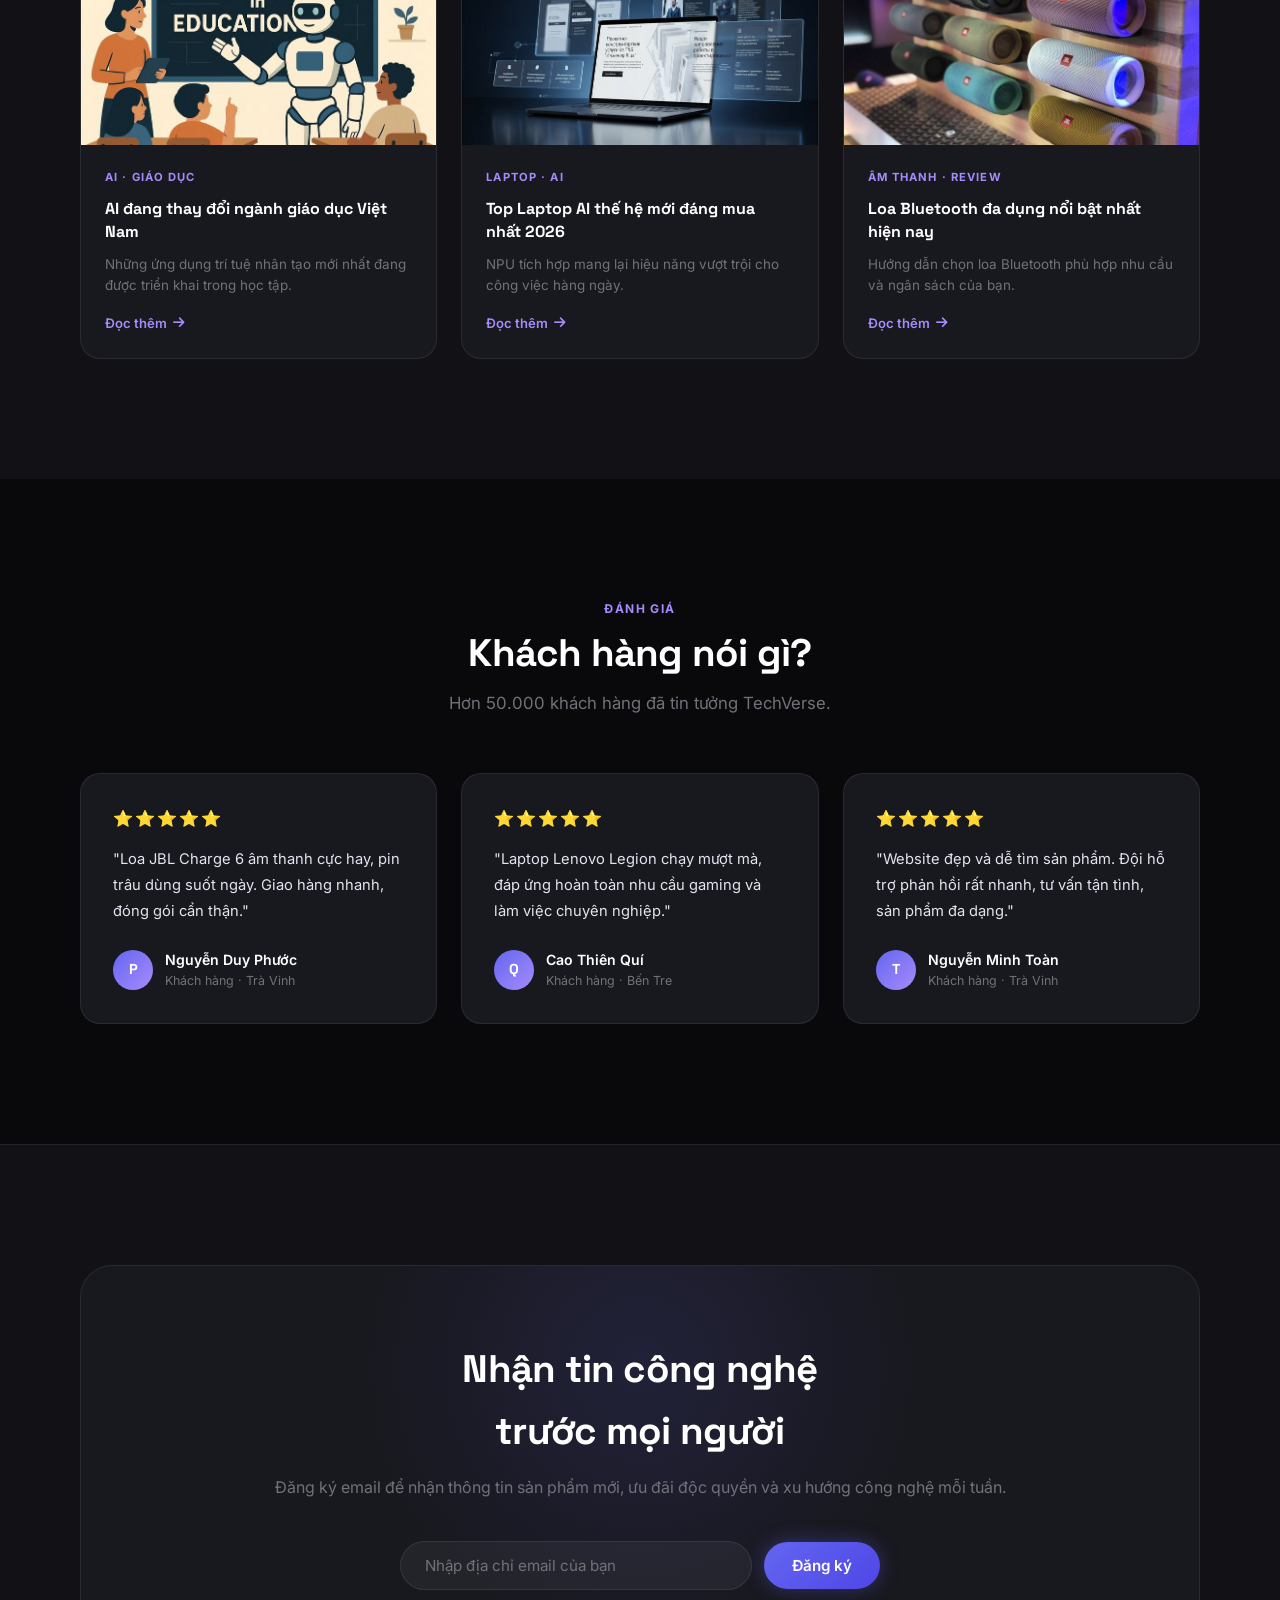
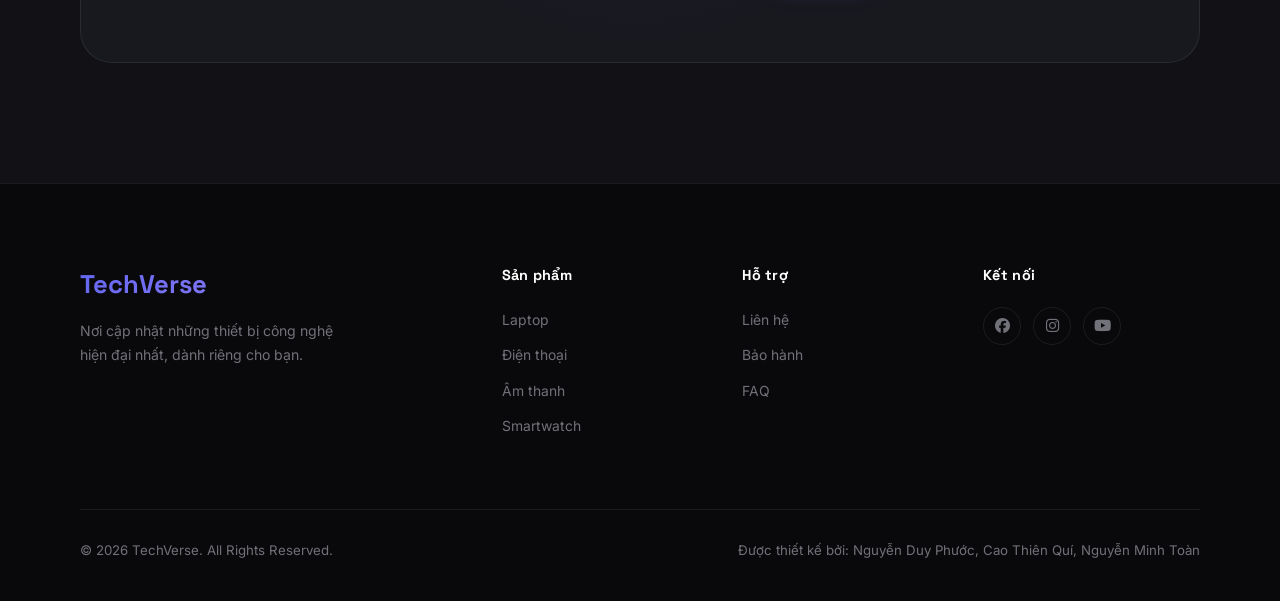
==== commit 4f63ea62: "NgDuyPhuoc update" ====
--- a/index.html
+++ b/index.html
@@ -23,15 +23,16 @@
   <nav class="nav">
     <a class="nav-brand" href="index.html" style="font-family: Syne;">TechVerse</a>
 
+    <button class="nav-toggle">
+      <i class="fa-solid fa-bars"></i>
+    </button>
+
     <ul class="nav-links">
       <li><a href="index.html" class="active"><i class="fa-solid fa-house"
             style="font-size:.78rem;margin-right:5px"></i>Trang chủ</a></li>
-      <li><a href="products.html"><i class="fa-solid fa-box" style="font-size:.78rem;margin-right:5px"></i>Sản phẩm</a>
+      <li><a href="sanpham.html"><i class="fa-solid fa-box" style="font-size:.78rem;margin-right:5px"></i>Sản phẩm</a>
       </li>
-      <li><a href="about.html"><i class="fa-solid fa-circle-info" style="font-size:.78rem;margin-right:5px"></i>Giới
-          thiệu</a></li>
-      <li><a href="contact.html"><i class="fa-solid fa-envelope" style="font-size:.78rem;margin-right:5px"></i>Liên
-          hệ</a></li>
+
     </ul>
 
     <div class="nav-search">
@@ -59,7 +60,7 @@
       </p>
 
       <div class="hero-actions">
-        <a href="products.html" class="btn-primary">
+        <a href="sanpham.html" class="btn-primary">
           Khám phá ngay <i class="fa-solid fa-arrow-right"></i>
         </a>
         <a href="about.html" class="btn-ghost">
@@ -339,10 +340,10 @@
           <div class="rev-stars">⭐⭐⭐⭐⭐</div>
           <p>"Loa JBL Charge 6 âm thanh cực hay, pin trâu dùng suốt ngày. Giao hàng nhanh, đóng gói cẩn thận."</p>
           <div class="rev-author">
-            <div class="rev-avatar">N</div>
+            <div class="rev-avatar">P</div>
             <div>
-              <div class="rev-name">Nguyễn Minh</div>
-              <div class="rev-role">Khách hàng · TP.HCM</div>
+              <div class="rev-name">Nguyễn Duy Phước</div>
+              <div class="rev-role">Khách hàng · Trà Vinh</div>
             </div>
           </div>
         </div>
@@ -351,22 +352,22 @@
           <div class="rev-stars">⭐⭐⭐⭐⭐</div>
           <p>"Laptop Lenovo Legion chạy mượt mà, đáp ứng hoàn toàn nhu cầu gaming và làm việc chuyên nghiệp."</p>
           <div class="rev-author">
+            <div class="rev-avatar">Q</div>
+            <div>
+              <div class="rev-name">Cao Thiên Quí</div>
+              <div class="rev-role">Khách hàng · Bến Tre</div>
+            </div>
+          </div>
+        </div>
+
+        <div class="rev-card" data-reveal data-reveal-delay="3">
+          <div class="rev-stars">⭐⭐⭐⭐⭐</div>
+          <p>"Website đẹp và dễ tìm sản phẩm. Đội hỗ trợ phản hồi rất nhanh, tư vấn tận tình, sản phẩm đa dạng."</p>
+          <div class="rev-author">
             <div class="rev-avatar">T</div>
             <div>
-              <div class="rev-name">Trần Hải</div>
-              <div class="rev-role">Khách hàng · Hà Nội</div>
-            </div>
-          </div>
-        </div>
-
-        <div class="rev-card" data-reveal data-reveal-delay="3">
-          <div class="rev-stars">⭐⭐⭐⭐⭐</div>
-          <p>"Website đẹp và dễ tìm sản phẩm. Đội hỗ trợ phản hồi rất nhanh, tư vấn tận tình."</p>
-          <div class="rev-author">
-            <div class="rev-avatar">L</div>
-            <div>
-              <div class="rev-name">Lê Phương</div>
-              <div class="rev-role">Khách hàng · Đà Nẵng</div>
+              <div class="rev-name">Nguyễn Minh Toàn</div>
+              <div class="rev-role">Khách hàng · Trà Vinh</div>
             </div>
           </div>
         </div>
@@ -433,29 +434,7 @@
     </div>
   </footer>
 
-  <script>
-    // Scroll reveal
-    const reveals = document.querySelectorAll('[data-reveal]');
-    const observer = new IntersectionObserver((entries) => {
-      entries.forEach(e => {
-        if (e.isIntersecting) {
-          e.target.classList.add('visible');
-          observer.unobserve(e.target);
-        }
-      });
-    }, { threshold: 0.12 });
-
-    reveals.forEach(el => observer.observe(el));
-
-    // Heart toggle
-    document.querySelectorAll('.prod-heart').forEach(btn => {
-      btn.addEventListener('click', () => {
-        const icon = btn.querySelector('i');
-        icon.classList.toggle('fa-regular');
-        icon.classList.toggle('fa-solid');
-      });
-    });
-  </script>
+  <script src="/js/trangchu.js"></script>
 
 </body>
 
--- a/css/trangchu.css
+++ b/css/trangchu.css
@@ -377,7 +377,7 @@
 }
 
 /* ── SECTION COMMON ─────────────────────── */
-section {
+section:not(.hero) {
     padding: 120px 80px;
     max-width: 1440px;
     margin: 0 auto;
@@ -1212,6 +1212,92 @@
     transition-delay: .3s;
 }
 
+/* =========================
+   MOBILE NAVIGATION
+========================= */
+
+.nav-toggle {
+    display: none;
+    background: transparent;
+    border: none;
+    color: white;
+    font-size: 1.4rem;
+    cursor: pointer;
+}
+
+@media (max-width: 768px) {
+
+    .nav {
+        padding: 0 16px;
+        height: 72px;
+    }
+
+    .nav-toggle {
+        display: block;
+        margin-left: auto;
+    }
+
+    .nav-search {
+        display: none;
+    }
+
+    .nav-links {
+        position: fixed;
+        top: 72px;
+        left: -100%;
+        width: 100%;
+        height: calc(100vh - 72px);
+
+        background: rgba(9, 9, 11, 0.98);
+        backdrop-filter: blur(20px);
+
+        display: flex;
+        flex-direction: column;
+        justify-content: flex-start;
+        align-items: stretch;
+
+        gap: 10px;
+        padding: 24px;
+
+        transition: 0.3s ease;
+        z-index: 999;
+    }
+
+    .nav-links.active {
+        left: 0;
+    }
+
+    .nav-links li {
+        width: 100%;
+        list-style: none;
+    }
+
+    .nav-links a {
+        display: flex;
+        align-items: center;
+
+        width: 100%;
+        padding: 14px 18px;
+
+        border-radius: 12px;
+        font-size: 1rem;
+
+        background: rgba(255, 255, 255, .04);
+    }
+
+    .nav-links a:hover {
+        background: rgba(99, 102, 241, .15);
+    }
+
+    .page-hero {
+        padding-top: 72px;
+    }
+
+    .hero {
+        padding-top: 72px;
+    }
+}
+
 /* ── RESPONSIVE ──────────────────────────── */
 @media (max-width: 1024px) {
 
@@ -1228,7 +1314,6 @@
 
 @media (max-width: 768px) {
 
-    .nav-links,
     .nav-search {
         display: none;
     }
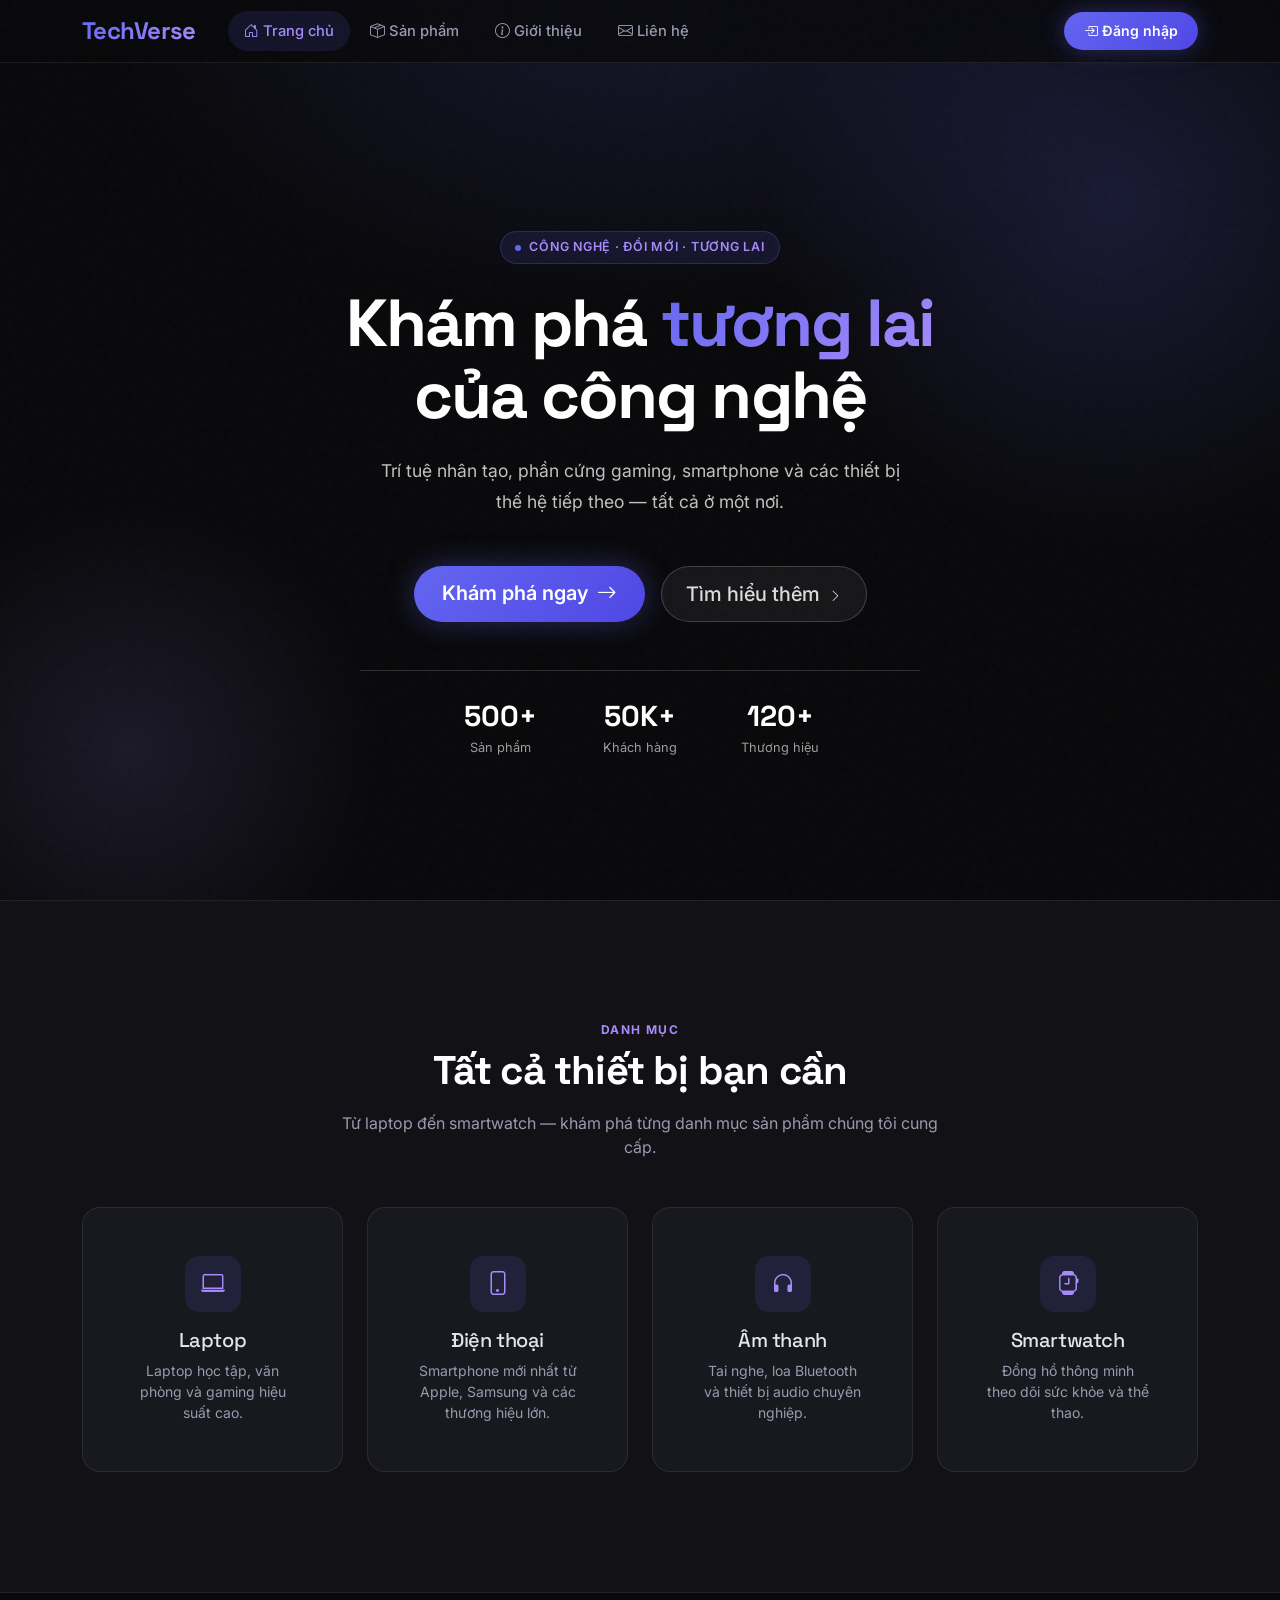
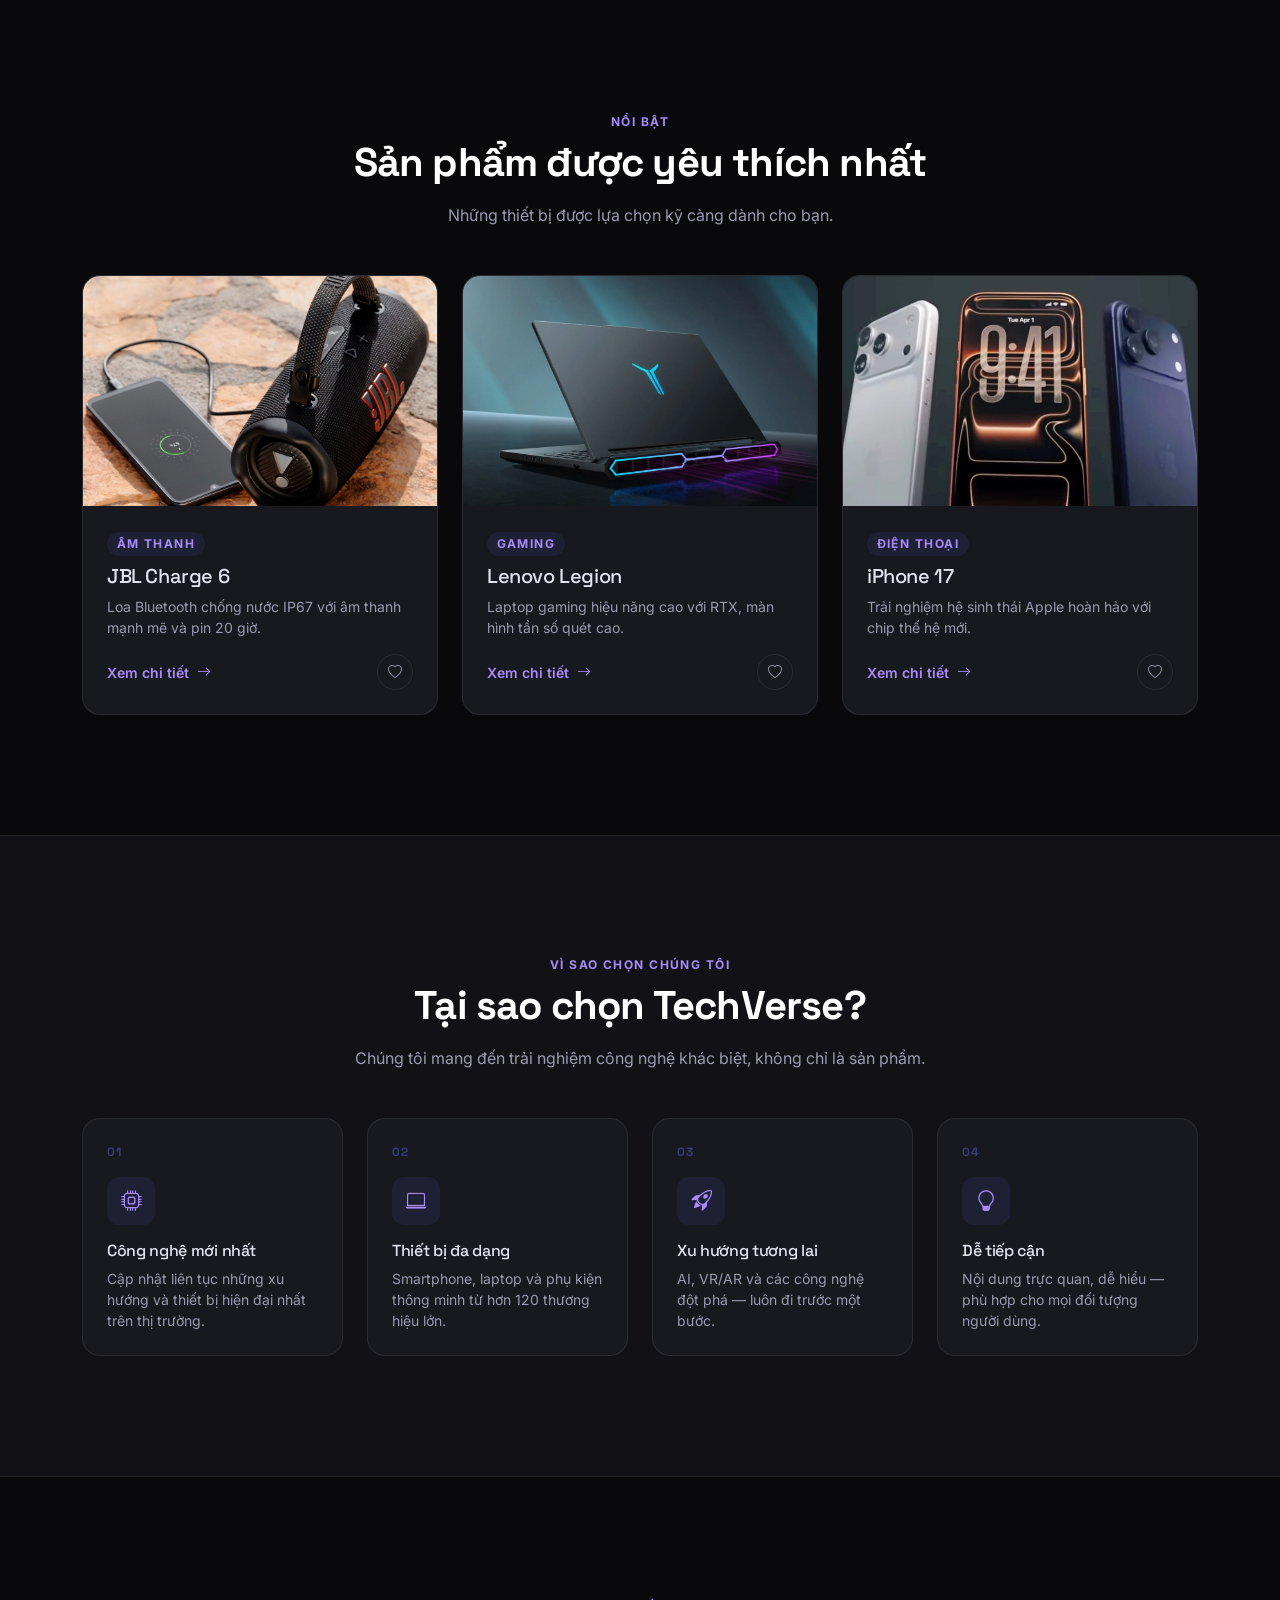
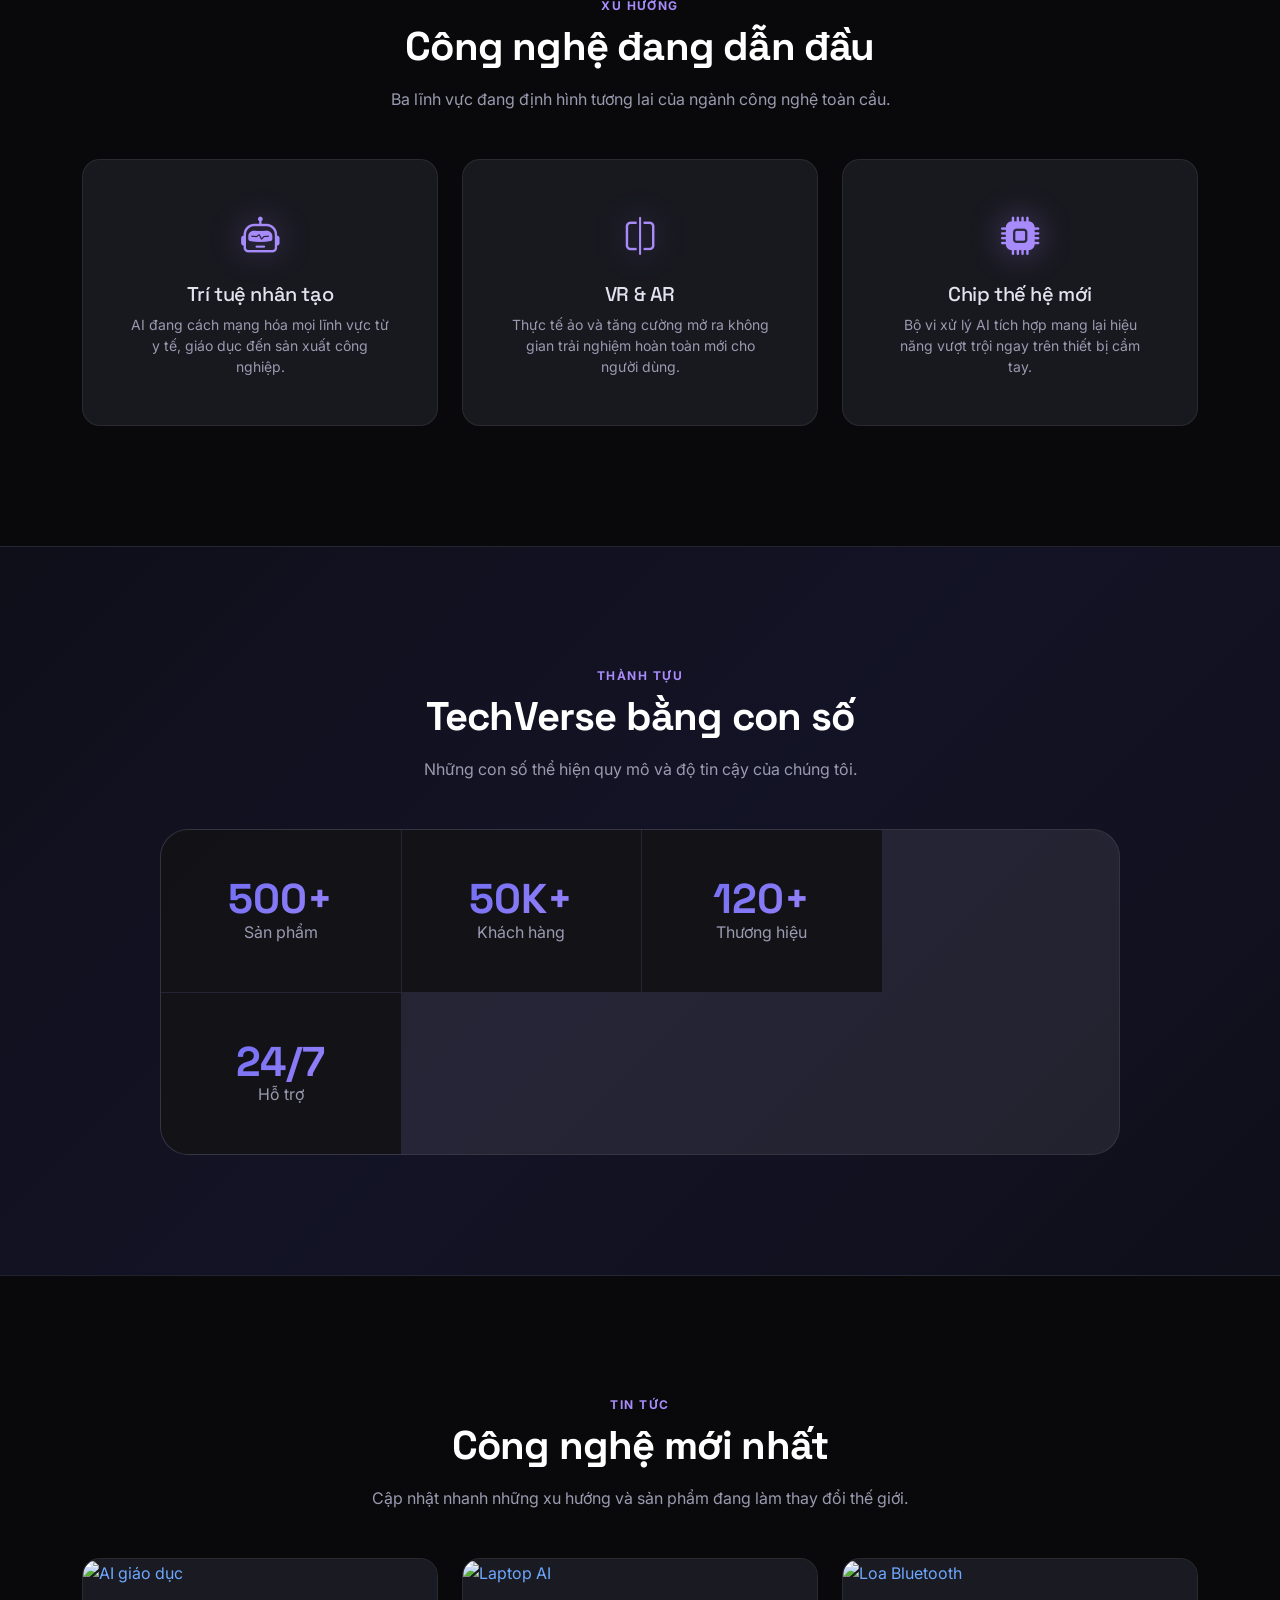
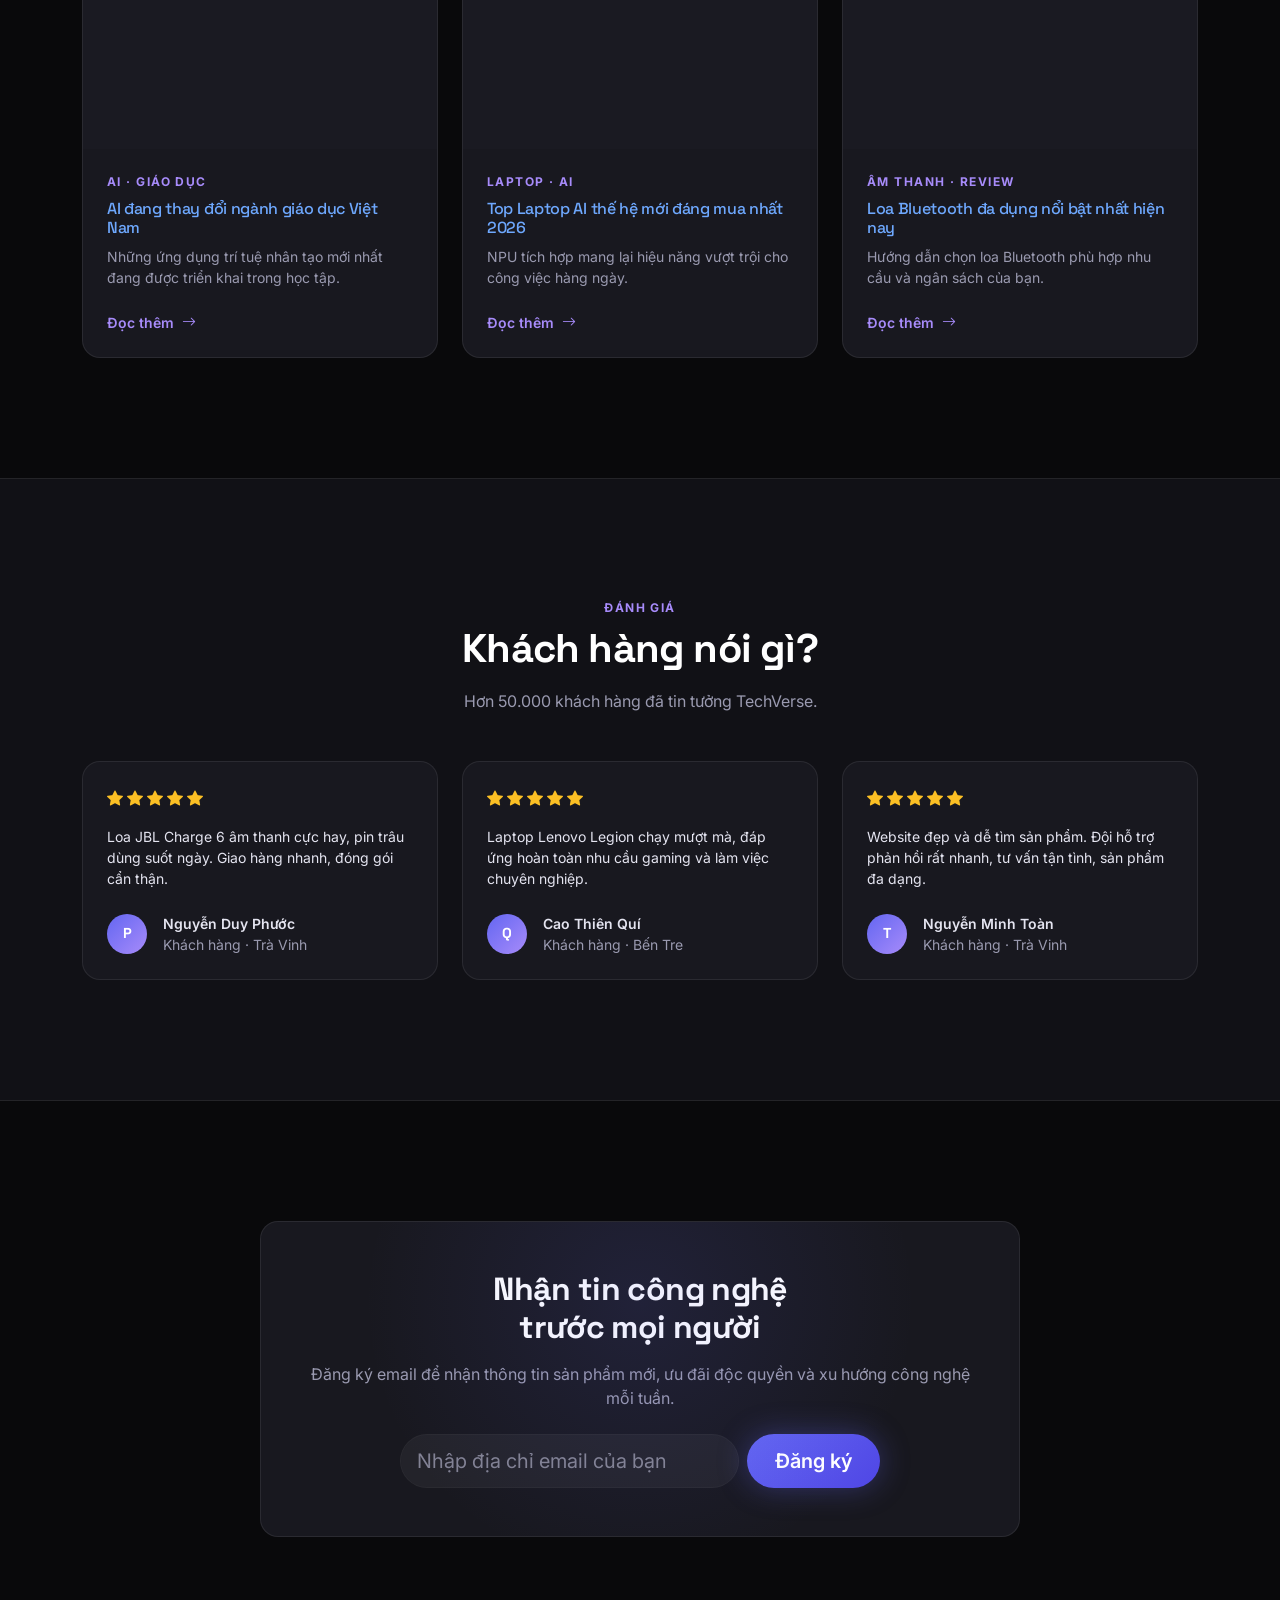
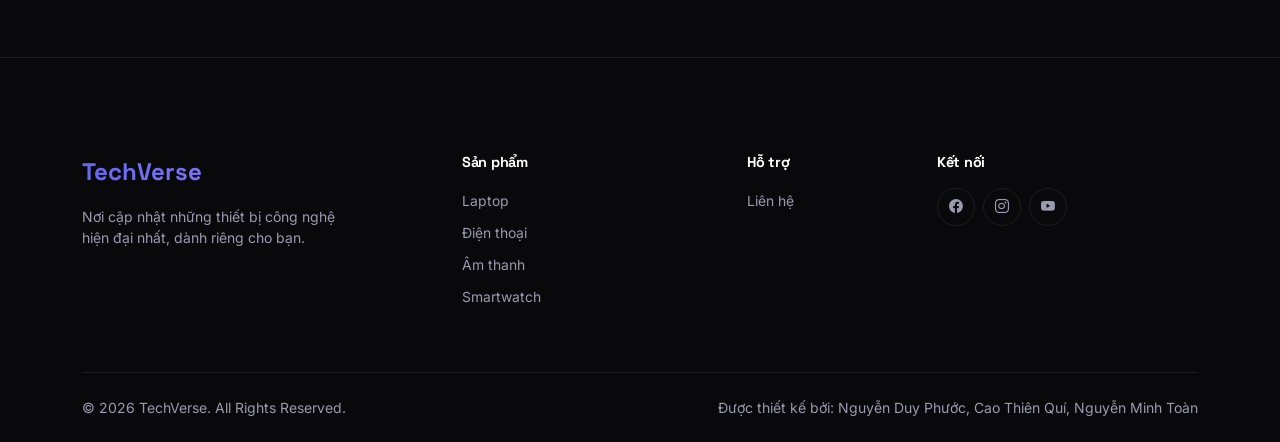
==== commit b1cb868f: "new update" ====
--- a/index.html
+++ b/index.html
@@ -5,437 +5,561 @@
   <meta charset="UTF-8" />
   <meta name="viewport" content="width=device-width, initial-scale=1.0" />
   <title>TechVerse — Công nghệ Tương lai</title>
-  <link rel="stylesheet" href="../css/trangchu.css">
+
+  <!-- Fonts -->
   <link rel="preconnect" href="https://fonts.googleapis.com" />
   <link rel="preconnect" href="https://fonts.gstatic.com" crossorigin />
   <link
-    href="https://fonts.googleapis.com/css2?family=Syne:wght@400;600;700;800&family=Inter:wght@300;400;500;600&display=swap"
+    href="https://fonts.googleapis.com/css2?family=Space+Grotesk:wght@400;500;600;700;800&family=Inter:wght@300;400;500;600;700&display=swap"
     rel="stylesheet" />
-  <link rel="stylesheet" href="https://cdnjs.cloudflare.com/ajax/libs/font-awesome/6.7.2/css/all.min.css" />
-  <link
-    href="https://fonts.googleapis.com/css2?family=Space+Grotesk:wght@300;400;500;600;700&family=Manrope:wght@300;400;500;600;700;800&display=swap"
-    rel="stylesheet">
+
+  <!-- Bootstrap Icons -->
+  <link rel="stylesheet" href="https://cdn.jsdelivr.net/npm/bootstrap-icons@1.11.3/font/bootstrap-icons.min.css">
+
+  <!-- Bootstrap 5.3 CSS -->
+  <link rel="stylesheet" href="https://cdn.jsdelivr.net/npm/bootstrap@5.3.3/dist/css/bootstrap.min.css">
+
+  <!-- Theme tùy biến TechVerse (dark + indigo/violet) -->
+  <link rel="stylesheet" href="css/theme.css">
+  <link rel="stylesheet" href="css/index.css">
 </head>
 
-<body>
-
-  <!-- ── NAVBAR ── -->
-  <nav class="nav">
-    <a class="nav-brand" href="index.html" style="font-family: Syne;">TechVerse</a>
-
-    <button class="nav-toggle">
-      <i class="fa-solid fa-bars"></i>
-    </button>
-
-    <ul class="nav-links">
-      <li><a href="index.html" class="active"><i class="fa-solid fa-house"
-            style="font-size:.78rem;margin-right:5px"></i>Trang chủ</a></li>
-      <li><a href="sanpham.html"><i class="fa-solid fa-box" style="font-size:.78rem;margin-right:5px"></i>Sản phẩm</a>
-      </li>
-
-    </ul>
-
-    <div class="nav-search">
-      <i class="fa-solid fa-magnifying-glass"></i>
-      <input type="search" placeholder="Tìm kiếm sản phẩm..." />
+<body data-bs-theme="dark">
+
+  <!-- ════════ NAVBAR DÙNG CHUNG ════════ -->
+  <nav class="navbar navbar-expand-lg fixed-top tv-navbar" data-bs-theme="dark">
+    <div class="container">
+      <a class="navbar-brand tv-gradient-text" href="index.html">TechVerse</a>
+
+      <button class="navbar-toggler" type="button" data-bs-toggle="collapse" data-bs-target="#tvNavCollapse"
+        aria-controls="tvNavCollapse" aria-expanded="false" aria-label="Mở menu điều hướng">
+        <i class="bi bi-list" style="font-size:1.6rem;color:#fff;"></i>
+      </button>
+
+      <div class="collapse navbar-collapse" id="tvNavCollapse">
+        <ul class="navbar-nav me-auto mb-2 mb-lg-0 gap-1 ms-lg-3">
+          <li class="nav-item">
+            <a class="nav-link" data-page="index.html" href="index.html">
+              <i class="bi bi-house-door me-1"></i>Trang chủ
+            </a>
+          </li>
+          <li class="nav-item">
+            <a class="nav-link" data-page="sanpham.html" href="sanpham.html">
+              <i class="bi bi-box-seam me-1"></i>Sản phẩm
+            </a>
+          </li>
+          <li class="nav-item">
+            <a class="nav-link" data-page="techverse-chitiet.html" href="techverse-chitiet.html">
+              <i class="bi bi-info-circle me-1"></i>Giới thiệu
+            </a>
+          </li>
+          <li class="nav-item">
+            <a class="nav-link" href="#lien-he">
+              <i class="bi bi-envelope me-1"></i>Liên hệ
+            </a>
+          </li>
+        </ul>
+        <a href="dangnhap.html" class="btn btn-login text-white" data-page="dangnhap.html">
+          <i class="bi bi-box-arrow-in-right me-1"></i>Đăng nhập
+        </a>
+      </div>
     </div>
   </nav>
 
-  <!-- HERO -->
-  <section class="hero">
-    <div class="hero-bg">
-      <div class="hero-overlay"></div>
-    </div>
-
-    <div class="hero-center">
-      <div class="hero-badge">
-        <span></span>
+  <!-- ════════ HERO ════════ -->
+  <header class="tv-hero d-flex align-items-center">
+    <div class="tv-orb tv-orb-1"></div>
+    <div class="tv-orb tv-orb-2"></div>
+
+    <div class="container text-center position-relative" style="z-index:2;">
+      <div class="d-inline-flex align-items-center gap-2 hero-badge mb-4">
+        <span class="pulse-dot"></span>
         Công nghệ · Đổi mới · Tương lai
       </div>
 
-      <h1>Khám phá <em>tương lai</em><br>của công nghệ</h1>
-
-      <p class="hero-desc">
-        Trí tuệ nhân tạo, phần cứng gaming, smartphone và các thiết bị thế hệ tiếp theo.
+      <h1 class="hero-title mb-4">
+        Khám phá <span class="tv-gradient-text">tương lai</span><br>của công nghệ
+      </h1>
+
+      <p class="hero-desc mx-auto mb-5">
+        Trí tuệ nhân tạo, phần cứng gaming, smartphone và các thiết bị thế hệ tiếp theo —
+        tất cả ở một nơi.
       </p>
 
-      <div class="hero-actions">
-        <a href="sanpham.html" class="btn-primary">
-          Khám phá ngay <i class="fa-solid fa-arrow-right"></i>
+      <div class="d-flex flex-wrap justify-content-center gap-3 mb-5">
+        <a href="sanpham.html" class="btn btn-tv-primary btn-lg">
+          Khám phá ngay <i class="bi bi-arrow-right ms-1"></i>
         </a>
-        <a href="about.html" class="btn-ghost">
-          Tìm hiểu thêm <i class="fa-solid fa-chevron-right" style="font-size:.75rem"></i>
+        <a href="techverse-chitiet.html" class="btn btn-tv-ghost btn-lg">
+          Tìm hiểu thêm <i class="bi bi-chevron-right ms-1" style="font-size:.8rem"></i>
         </a>
       </div>
 
-      <div class="hero-stats">
-        <div>
+      <div class="row hero-stats justify-content-center mx-auto pt-4">
+        <div class="col-4 col-sm-3">
           <div class="hstat-num">500+</div>
           <div class="hstat-label">Sản phẩm</div>
         </div>
-        <div>
+        <div class="col-4 col-sm-3">
           <div class="hstat-num">50K+</div>
           <div class="hstat-label">Khách hàng</div>
         </div>
-        <div>
+        <div class="col-4 col-sm-3">
           <div class="hstat-num">120+</div>
           <div class="hstat-label">Thương hiệu</div>
         </div>
       </div>
     </div>
-  </section>
-
-  <!-- ── CATEGORIES ── -->
-  <div class="categories-section">
-    <section class="inner">
-      <div class="text-center" data-reveal>
-        <div class="section-eyebrow">Danh mục</div>
-        <h2 class="section-title">Tất cả thiết bị bạn cần</h2>
-        <p class="section-lead">Từ laptop đến smartwatch — khám phá từng danh mục sản phẩm chúng tôi cung cấp.</p>
-      </div>
-
-      <div class="cat-grid">
-        <div class="cat-card" data-reveal data-reveal-delay="1">
-          <div class="cat-icon"><i class="fa-solid fa-laptop"></i></div>
-          <h5>Laptop</h5>
-          <p>Laptop học tập, văn phòng và gaming hiệu suất cao.</p>
-        </div>
-        <div class="cat-card" data-reveal data-reveal-delay="2">
-          <div class="cat-icon"><i class="fa-solid fa-mobile-screen"></i></div>
-          <h5>Điện thoại</h5>
-          <p>Smartphone mới nhất từ Apple, Samsung và các thương hiệu lớn.</p>
-        </div>
-        <div class="cat-card" data-reveal data-reveal-delay="3">
-          <div class="cat-icon"><i class="fa-solid fa-headphones"></i></div>
-          <h5>Âm thanh</h5>
-          <p>Tai nghe, loa Bluetooth và thiết bị audio chuyên nghiệp.</p>
-        </div>
-        <div class="cat-card" data-reveal data-reveal-delay="3">
-          <div class="cat-icon"><i class="fa-solid fa-clock"></i></div>
-          <h5>Smartwatch</h5>
-          <p>Đồng hồ thông minh theo dõi sức khỏe và thể thao.</p>
-        </div>
-      </div>
-    </section>
+  </header>
+
+  <!-- ════════ CATEGORIES ════════ -->
+  <section class="py-5 py-lg-6 bg-tv-surface border-top border-bottom border-tv">
+    <div class="container py-4">
+      <div class="text-center mx-auto mb-5" style="max-width:600px;" data-reveal>
+        <div class="tv-eyebrow mb-2">Danh mục</div>
+        <h2 class="tv-section-title display-6 mb-3">Tất cả thiết bị bạn cần</h2>
+        <p class="text-muted-tv">Từ laptop đến smartwatch — khám phá từng danh mục sản phẩm chúng tôi cung cấp.</p>
+      </div>
+
+      <div class="row g-3 g-lg-4">
+        <div class="col-6 col-lg-3" data-reveal data-reveal-delay="1">
+          <div class="tv-card tv-card-hover cat-card text-center p-4 p-lg-5 h-100">
+            <div class="cat-icon mx-auto mb-3"><i class="bi bi-laptop"></i></div>
+            <h5 class="mb-2">Laptop</h5>
+            <p class="text-muted-tv small mb-0">Laptop học tập, văn phòng và gaming hiệu suất cao.</p>
+          </div>
+        </div>
+        <div class="col-6 col-lg-3" data-reveal data-reveal-delay="2">
+          <div class="tv-card tv-card-hover cat-card text-center p-4 p-lg-5 h-100">
+            <div class="cat-icon mx-auto mb-3"><i class="bi bi-phone"></i></div>
+            <h5 class="mb-2">Điện thoại</h5>
+            <p class="text-muted-tv small mb-0">Smartphone mới nhất từ Apple, Samsung và các thương hiệu lớn.</p>
+          </div>
+        </div>
+        <div class="col-6 col-lg-3" data-reveal data-reveal-delay="3">
+          <div class="tv-card tv-card-hover cat-card text-center p-4 p-lg-5 h-100">
+            <div class="cat-icon mx-auto mb-3"><i class="bi bi-headphones"></i></div>
+            <h5 class="mb-2">Âm thanh</h5>
+            <p class="text-muted-tv small mb-0">Tai nghe, loa Bluetooth và thiết bị audio chuyên nghiệp.</p>
+          </div>
+        </div>
+        <div class="col-6 col-lg-3" data-reveal data-reveal-delay="4">
+          <div class="tv-card tv-card-hover cat-card text-center p-4 p-lg-5 h-100">
+            <div class="cat-icon mx-auto mb-3"><i class="bi bi-smartwatch"></i></div>
+            <h5 class="mb-2">Smartwatch</h5>
+            <p class="text-muted-tv small mb-0">Đồng hồ thông minh theo dõi sức khỏe và thể thao.</p>
+          </div>
+        </div>
+      </div>
+    </div>
+  </section>
+
+  <!-- ════════ FEATURED PRODUCTS ════════ -->
+  <section class="py-5 py-lg-6">
+    <div class="container py-4">
+      <div class="text-center mx-auto mb-5" style="max-width:600px;" data-reveal>
+        <div class="tv-eyebrow mb-2">Nổi bật</div>
+        <h2 class="tv-section-title display-6 mb-3">Sản phẩm được yêu thích nhất</h2>
+        <p class="text-muted-tv">Những thiết bị được lựa chọn kỹ càng dành cho bạn.</p>
+      </div>
+
+      <div class="row g-4">
+        <div class="col-md-6 col-lg-4" data-reveal data-reveal-delay="1">
+          <div class="tv-card tv-card-hover h-100 overflow-hidden">
+            <div class="tv-hover-img-zoom" style="height:230px;background:#1A1A22;">
+              <img src="/images/charge6.jpg" alt="JBL Charge 6" class="tv-img-cover" loading="lazy">
+            </div>
+            <div class="p-4">
+              <span class="tv-eyebrow d-inline-block mb-2"
+                style="background:rgba(99,102,241,.1);padding:.2rem .6rem;border-radius:99px;">Âm thanh</span>
+              <h5 class="mb-2">JBL Charge 6</h5>
+              <p class="text-muted-tv small mb-3">Loa Bluetooth chống nước IP67 với âm thanh mạnh mẽ và pin 20 giờ.</p>
+              <div class="d-flex align-items-center justify-content-between">
+                <a href="sanpham.html" class="link-tv fw-semibold small text-decoration-none">
+                  Xem chi tiết <i class="bi bi-arrow-right ms-1"></i>
+                </a>
+                <button class="btn btn-sm btn-tv-outline rounded-circle prod-heart" style="width:36px;height:36px;"
+                  aria-label="Yêu thích">
+                  <i class="bi bi-heart"></i>
+                </button>
+              </div>
+            </div>
+          </div>
+        </div>
+
+        <div class="col-md-6 col-lg-4" data-reveal data-reveal-delay="2">
+          <div class="tv-card tv-card-hover h-100 overflow-hidden">
+            <div class="tv-hover-img-zoom" style="height:230px;background:#1A1A22;">
+              <img src="/images/legion.jpg" alt="Lenovo Legion" class="tv-img-cover" loading="lazy">
+            </div>
+            <div class="p-4">
+              <span class="tv-eyebrow d-inline-block mb-2"
+                style="background:rgba(99,102,241,.1);padding:.2rem .6rem;border-radius:99px;">Gaming</span>
+              <h5 class="mb-2">Lenovo Legion</h5>
+              <p class="text-muted-tv small mb-3">Laptop gaming hiệu năng cao với RTX, màn hình tần số quét cao.</p>
+              <div class="d-flex align-items-center justify-content-between">
+                <a href="sanpham.html" class="link-tv fw-semibold small text-decoration-none">
+                  Xem chi tiết <i class="bi bi-arrow-right ms-1"></i>
+                </a>
+                <button class="btn btn-sm btn-tv-outline rounded-circle prod-heart" style="width:36px;height:36px;"
+                  aria-label="Yêu thích">
+                  <i class="bi bi-heart"></i>
+                </button>
+              </div>
+            </div>
+          </div>
+        </div>
+
+        <div class="col-md-6 col-lg-4" data-reveal data-reveal-delay="3">
+          <div class="tv-card tv-card-hover h-100 overflow-hidden">
+            <div class="tv-hover-img-zoom" style="height:230px;background:#1A1A22;">
+              <img src="/images/iphone17.jpg" alt="iPhone 17" class="tv-img-cover" loading="lazy">
+            </div>
+            <div class="p-4">
+              <span class="tv-eyebrow d-inline-block mb-2"
+                style="background:rgba(99,102,241,.1);padding:.2rem .6rem;border-radius:99px;">Điện thoại</span>
+              <h5 class="mb-2">iPhone 17</h5>
+              <p class="text-muted-tv small mb-3">Trải nghiệm hệ sinh thái Apple hoàn hảo với chip thế hệ mới.</p>
+              <div class="d-flex align-items-center justify-content-between">
+                <a href="sanpham.html" class="link-tv fw-semibold small text-decoration-none">
+                  Xem chi tiết <i class="bi bi-arrow-right ms-1"></i>
+                </a>
+                <button class="btn btn-sm btn-tv-outline rounded-circle prod-heart" style="width:36px;height:36px;"
+                  aria-label="Yêu thích">
+                  <i class="bi bi-heart"></i>
+                </button>
+              </div>
+            </div>
+          </div>
+        </div>
+      </div>
+    </div>
+  </section>
+
+  <!-- ════════ WHY US ════════ -->
+  <section class="py-5 py-lg-6 bg-tv-surface border-top border-bottom border-tv">
+    <div class="container py-4">
+      <div class="text-center mx-auto mb-5" style="max-width:600px;" data-reveal>
+        <div class="tv-eyebrow mb-2">Vì sao chọn chúng tôi</div>
+        <h2 class="tv-section-title display-6 mb-3">Tại sao chọn TechVerse?</h2>
+        <p class="text-muted-tv">Chúng tôi mang đến trải nghiệm công nghệ khác biệt, không chỉ là sản phẩm.</p>
+      </div>
+
+      <div class="row g-3 g-lg-4">
+        <div class="col-6 col-lg-3" data-reveal data-reveal-delay="1">
+          <div class="tv-card tv-card-hover p-4 h-100">
+            <div class="feat-num mb-3">01</div>
+            <div class="feat-icon mb-3"><i class="bi bi-cpu"></i></div>
+            <h6 class="mb-2">Công nghệ mới nhất</h6>
+            <p class="text-muted-tv small mb-0">Cập nhật liên tục những xu hướng và thiết bị hiện đại nhất trên thị
+              trường.</p>
+          </div>
+        </div>
+        <div class="col-6 col-lg-3" data-reveal data-reveal-delay="2">
+          <div class="tv-card tv-card-hover p-4 h-100">
+            <div class="feat-num mb-3">02</div>
+            <div class="feat-icon mb-3"><i class="bi bi-laptop"></i></div>
+            <h6 class="mb-2">Thiết bị đa dạng</h6>
+            <p class="text-muted-tv small mb-0">Smartphone, laptop và phụ kiện thông minh từ hơn 120 thương hiệu lớn.
+            </p>
+          </div>
+        </div>
+        <div class="col-6 col-lg-3" data-reveal data-reveal-delay="3">
+          <div class="tv-card tv-card-hover p-4 h-100">
+            <div class="feat-num mb-3">03</div>
+            <div class="feat-icon mb-3"><i class="bi bi-rocket-takeoff"></i></div>
+            <h6 class="mb-2">Xu hướng tương lai</h6>
+            <p class="text-muted-tv small mb-0">AI, VR/AR và các công nghệ đột phá — luôn đi trước một bước.</p>
+          </div>
+        </div>
+        <div class="col-6 col-lg-3" data-reveal data-reveal-delay="4">
+          <div class="tv-card tv-card-hover p-4 h-100">
+            <div class="feat-num mb-3">04</div>
+            <div class="feat-icon mb-3"><i class="bi bi-lightbulb"></i></div>
+            <h6 class="mb-2">Dễ tiếp cận</h6>
+            <p class="text-muted-tv small mb-0">Nội dung trực quan, dễ hiểu — phù hợp cho mọi đối tượng người dùng.</p>
+          </div>
+        </div>
+      </div>
+    </div>
+  </section>
+
+  <!-- ════════ TRENDING ════════ -->
+  <section class="py-5 py-lg-6">
+    <div class="container py-4">
+      <div class="text-center mx-auto mb-5" style="max-width:600px;" data-reveal>
+        <div class="tv-eyebrow mb-2">Xu hướng</div>
+        <h2 class="tv-section-title display-6 mb-3">Công nghệ đang dẫn đầu</h2>
+        <p class="text-muted-tv">Ba lĩnh vực đang định hình tương lai của ngành công nghệ toàn cầu.</p>
+      </div>
+
+      <div class="row g-4">
+        <div class="col-md-4" data-reveal data-reveal-delay="1">
+          <div class="tv-card tv-card-hover trend-card text-center p-5 h-100">
+            <i class="bi bi-robot trend-icon mb-3"></i>
+            <h5 class="mb-2">Trí tuệ nhân tạo</h5>
+            <p class="text-muted-tv small mb-0">AI đang cách mạng hóa mọi lĩnh vực từ y tế, giáo dục đến sản xuất công
+              nghiệp.</p>
+          </div>
+        </div>
+        <div class="col-md-4" data-reveal data-reveal-delay="2">
+          <div class="tv-card tv-card-hover trend-card text-center p-5 h-100">
+            <i class="bi bi-vr trend-icon mb-3"></i>
+            <h5 class="mb-2">VR & AR</h5>
+            <p class="text-muted-tv small mb-0">Thực tế ảo và tăng cường mở ra không gian trải nghiệm hoàn toàn mới cho
+              người dùng.</p>
+          </div>
+        </div>
+        <div class="col-md-4" data-reveal data-reveal-delay="3">
+          <div class="tv-card tv-card-hover trend-card text-center p-5 h-100">
+            <i class="bi bi-cpu-fill trend-icon mb-3"></i>
+            <h5 class="mb-2">Chip thế hệ mới</h5>
+            <p class="text-muted-tv small mb-0">Bộ vi xử lý AI tích hợp mang lại hiệu năng vượt trội ngay trên thiết bị
+              cầm tay.</p>
+          </div>
+        </div>
+      </div>
+    </div>
+  </section>
+
+  <!-- ════════ STATS ════════ -->
+  <section class="py-5 py-lg-6 stats-section border-top border-bottom border-tv">
+    <div class="container py-4">
+      <div class="text-center mx-auto mb-5" style="max-width:600px;" data-reveal>
+        <div class="tv-eyebrow mb-2">Thành tựu</div>
+        <h2 class="tv-section-title display-6 mb-3">TechVerse bằng con số</h2>
+        <p class="text-muted-tv">Những con số thể hiện quy mô và độ tin cậy của chúng tôi.</p>
+      </div>
+
+      <div class="row g-0 stats-grid mx-auto" data-reveal>
+        <div class="col-6 col-lg-3 stat-item text-center py-5">
+          <div class="stat-num tv-gradient-text">500+</div>
+          <div class="text-muted-tv">Sản phẩm</div>
+        </div>
+        <div class="col-6 col-lg-3 stat-item text-center py-5">
+          <div class="stat-num tv-gradient-text">50K+</div>
+          <div class="text-muted-tv">Khách hàng</div>
+        </div>
+        <div class="col-6 col-lg-3 stat-item text-center py-5">
+          <div class="stat-num tv-gradient-text">120+</div>
+          <div class="text-muted-tv">Thương hiệu</div>
+        </div>
+        <div class="col-6 col-lg-3 stat-item text-center py-5">
+          <div class="stat-num tv-gradient-text">24/7</div>
+          <div class="text-muted-tv">Hỗ trợ</div>
+        </div>
+      </div>
+    </div>
+  </section>
+
+  <!-- ════════ NEWS ════════ -->
+  <section class="py-5 py-lg-6">
+    <div class="container py-4">
+      <div class="text-center mx-auto mb-5" style="max-width:600px;" data-reveal>
+        <div class="tv-eyebrow mb-2">Tin tức</div>
+        <h2 class="tv-section-title display-6 mb-3">Công nghệ mới nhất</h2>
+        <p class="text-muted-tv">Cập nhật nhanh những xu hướng và sản phẩm đang làm thay đổi thế giới.</p>
+      </div>
+
+      <div class="row g-4">
+        <div class="col-md-6 col-lg-4" data-reveal data-reveal-delay="1">
+          <a href="https://daidoanket.vn/ung-dung-tri-tue-nhan-tao-xu-huong-tat-yeu-trong-giao-duc-viet-nam-10315078.html"
+            class="tv-card tv-card-hover h-100 d-flex flex-column overflow-hidden text-decoration-none" target="_blank"
+            rel="noopener">
+            <div class="tv-hover-img-zoom" style="height:190px;background:#1A1A22;">
+              <img src="https://picsum.photos/seed/ainews1/640/400" alt="AI giáo dục" class="tv-img-cover"
+                loading="lazy">
+            </div>
+            <div class="p-4 d-flex flex-column flex-grow-1">
+              <div class="tv-eyebrow small mb-2">AI · Giáo dục</div>
+              <h6 class="mb-2">AI đang thay đổi ngành giáo dục Việt Nam</h6>
+              <p class="text-muted-tv small flex-grow-1">Những ứng dụng trí tuệ nhân tạo mới nhất đang được triển khai
+                trong học tập.</p>
+              <span class="link-tv fw-semibold small mt-2">Đọc thêm <i class="bi bi-arrow-right ms-1"></i></span>
+            </div>
+          </a>
+        </div>
+
+        <div class="col-md-6 col-lg-4" data-reveal data-reveal-delay="2">
+          <a href="https://tinhte.vn/thread/top-3-laptop-ai-co-npu-len-den-50-tops-dang-mua-nhat-2026.4094497/"
+            class="tv-card tv-card-hover h-100 d-flex flex-column overflow-hidden text-decoration-none" target="_blank"
+            rel="noopener">
+            <div class="tv-hover-img-zoom" style="height:190px;background:#1A1A22;">
+              <img src="https://picsum.photos/seed/ainews2/640/400" alt="Laptop AI" class="tv-img-cover" loading="lazy">
+            </div>
+            <div class="p-4 d-flex flex-column flex-grow-1">
+              <div class="tv-eyebrow small mb-2">Laptop · AI</div>
+              <h6 class="mb-2">Top Laptop AI thế hệ mới đáng mua nhất 2026</h6>
+              <p class="text-muted-tv small flex-grow-1">NPU tích hợp mang lại hiệu năng vượt trội cho công việc hàng
+                ngày.</p>
+              <span class="link-tv fw-semibold small mt-2">Đọc thêm <i class="bi bi-arrow-right ms-1"></i></span>
+            </div>
+          </a>
+        </div>
+
+        <div class="col-md-6 col-lg-4" data-reveal data-reveal-delay="3">
+          <a href="https://www.dienmayxanh.com/kinh-nghiem-hay/tu-van-mua-loa-bluetooth-xx-hang-loa-bluetooth-u-1413005"
+            class="tv-card tv-card-hover h-100 d-flex flex-column overflow-hidden text-decoration-none" target="_blank"
+            rel="noopener">
+            <div class="tv-hover-img-zoom" style="height:190px;background:#1A1A22;">
+              <img src="https://picsum.photos/seed/ainews3/640/400" alt="Loa Bluetooth" class="tv-img-cover"
+                loading="lazy">
+            </div>
+            <div class="p-4 d-flex flex-column flex-grow-1">
+              <div class="tv-eyebrow small mb-2">Âm thanh · Review</div>
+              <h6 class="mb-2">Loa Bluetooth đa dụng nổi bật nhất hiện nay</h6>
+              <p class="text-muted-tv small flex-grow-1">Hướng dẫn chọn loa Bluetooth phù hợp nhu cầu và ngân sách của
+                bạn.</p>
+              <span class="link-tv fw-semibold small mt-2">Đọc thêm <i class="bi bi-arrow-right ms-1"></i></span>
+            </div>
+          </a>
+        </div>
+      </div>
+    </div>
+  </section>
+
+  <!-- ════════ TESTIMONIALS ════════ -->
+  <section class="py-5 py-lg-6 bg-tv-surface border-top border-bottom border-tv">
+    <div class="container py-4">
+      <div class="text-center mx-auto mb-5" style="max-width:600px;" data-reveal>
+        <div class="tv-eyebrow mb-2">Đánh giá</div>
+        <h2 class="tv-section-title display-6 mb-3">Khách hàng nói gì?</h2>
+        <p class="text-muted-tv">Hơn 50.000 khách hàng đã tin tưởng TechVerse.</p>
+      </div>
+
+      <div class="row g-4">
+        <div class="col-md-4" data-reveal data-reveal-delay="1">
+          <div class="tv-card tv-card-hover p-4 h-100">
+            <div class="text-warning mb-3"><i class="bi bi-star-fill"></i> <i class="bi bi-star-fill"></i> <i
+                class="bi bi-star-fill"></i> <i class="bi bi-star-fill"></i> <i class="bi bi-star-fill"></i></div>
+            <p class="small mb-4">Loa JBL Charge 6 âm thanh cực hay, pin trâu dùng suốt ngày. Giao hàng nhanh, đóng gói
+              cẩn thận.</p>
+            <div class="d-flex align-items-center gap-3">
+              <div class="rev-avatar">P</div>
+              <div>
+                <div class="fw-semibold small">Nguyễn Duy Phước</div>
+                <div class="text-muted-tv small">Khách hàng · Trà Vinh</div>
+              </div>
+            </div>
+          </div>
+        </div>
+        <div class="col-md-4" data-reveal data-reveal-delay="2">
+          <div class="tv-card tv-card-hover p-4 h-100">
+            <div class="text-warning mb-3"><i class="bi bi-star-fill"></i> <i class="bi bi-star-fill"></i> <i
+                class="bi bi-star-fill"></i> <i class="bi bi-star-fill"></i> <i class="bi bi-star-fill"></i></div>
+            <p class="small mb-4">Laptop Lenovo Legion chạy mượt mà, đáp ứng hoàn toàn nhu cầu gaming và làm việc chuyên
+              nghiệp.</p>
+            <div class="d-flex align-items-center gap-3">
+              <div class="rev-avatar">Q</div>
+              <div>
+                <div class="fw-semibold small">Cao Thiên Quí</div>
+                <div class="text-muted-tv small">Khách hàng · Bến Tre</div>
+              </div>
+            </div>
+          </div>
+        </div>
+        <div class="col-md-4" data-reveal data-reveal-delay="3">
+          <div class="tv-card tv-card-hover p-4 h-100">
+            <div class="text-warning mb-3"><i class="bi bi-star-fill"></i> <i class="bi bi-star-fill"></i> <i
+                class="bi bi-star-fill"></i> <i class="bi bi-star-fill"></i> <i class="bi bi-star-fill"></i></div>
+            <p class="small mb-4">Website đẹp và dễ tìm sản phẩm. Đội hỗ trợ phản hồi rất nhanh, tư vấn tận tình, sản
+              phẩm đa dạng.</p>
+            <div class="d-flex align-items-center gap-3">
+              <div class="rev-avatar">T</div>
+              <div>
+                <div class="fw-semibold small">Nguyễn Minh Toàn</div>
+                <div class="text-muted-tv small">Khách hàng · Trà Vinh</div>
+              </div>
+            </div>
+          </div>
+        </div>
+      </div>
+    </div>
+  </section>
+
+  <!-- ════════ NEWSLETTER ════════ -->
+  <section class="py-5 py-lg-6" id="lien-he">
+    <div class="container py-4">
+      <div class="tv-card newsletter-card text-center mx-auto p-4 p-lg-5" data-reveal>
+        <h2 class="tv-section-title mb-3">Nhận tin công nghệ<br>trước mọi người</h2>
+        <p class="text-muted-tv mb-4">Đăng ký email để nhận thông tin sản phẩm mới, ưu đãi độc quyền và xu hướng công
+          nghệ mỗi tuần.</p>
+
+        <form id="newsletterForm" class="d-flex flex-column flex-sm-row gap-2 mx-auto" style="max-width:480px;"
+          novalidate>
+          <input type="email" id="newsletterEmail" class="form-control form-control-lg rounded-pill"
+            placeholder="Nhập địa chỉ email của bạn" required>
+          <button type="submit" class="btn btn-tv-primary btn-lg flex-shrink-0">Đăng ký</button>
+        </form>
+      </div>
+    </div>
+  </section>
+
+  <!-- ════════ TOAST: đăng ký thành công ════════ -->
+  <div class="toast-container position-fixed bottom-0 end-0 p-3" style="z-index:1080">
+    <div id="newsletterToast" class="toast" role="alert" aria-live="assertive" aria-atomic="true" data-bs-delay="5000">
+      <div class="toast-header">
+        <i class="bi bi-rocket-takeoff-fill text-primary me-2"></i>
+        <strong class="me-auto">TechVerse</strong>
+        <button type="button" class="btn-close" data-bs-dismiss="toast" aria-label="Đóng"></button>
+      </div>
+      <div class="toast-body">
+        🎉 <strong>Đăng ký thành công!</strong><br>
+        TechVerse đã ghi nhận email của bạn. Chúng tôi sẽ gửi đến bạn những tin tức công nghệ mới nhất,
+        xu hướng AI, sản phẩm nổi bật và các cập nhật hấp dẫn sớm nhất.<br>
+        Cảm ơn bạn đã đồng hành cùng TechVerse!
+      </div>
+    </div>
   </div>
 
-  <!-- ── FEATURED PRODUCTS ── -->
-  <section class="products-section">
-    <div class="inner" style="max-width:1280px;margin:0 auto">
-      <div class="text-center" data-reveal>
-        <div class="section-eyebrow">Nổi bật</div>
-        <h2 class="section-title">Sản phẩm được yêu thích nhất</h2>
-        <p class="section-lead">Những thiết bị được lựa chọn kỹ càng dành cho bạn.</p>
-      </div>
-
-      <div class="prod-grid">
-        <div class="prod-card" data-reveal data-reveal-delay="1">
-          <div class="prod-img-wrap">
-            <img src="../images/charge6.jpg" alt="JBL Charge 6" />
-          </div>
-          <div class="prod-body">
-            <span class="prod-tag">Âm thanh</span>
-            <h5>JBL Charge 6</h5>
-            <p>Loa Bluetooth chống nước IP67 với âm thanh mạnh mẽ và pin 20 giờ.</p>
-            <div class="prod-footer">
-              <a href="#" class="prod-link">Xem chi tiết <i class="fa-solid fa-arrow-right"></i></a>
-              <button class="prod-heart"><i class="fa-regular fa-heart"></i></button>
-            </div>
-          </div>
-        </div>
-
-        <div class="prod-card" data-reveal data-reveal-delay="2">
-          <div class="prod-img-wrap">
-            <img src="../images/legion.jpg" alt="Lenovo Legion" />
-          </div>
-          <div class="prod-body">
-            <span class="prod-tag">Gaming</span>
-            <h5>Lenovo Legion</h5>
-            <p>Laptop gaming hiệu năng cao với RTX 4070, màn hình 165Hz.</p>
-            <div class="prod-footer">
-              <a href="#" class="prod-link">Xem chi tiết <i class="fa-solid fa-arrow-right"></i></a>
-              <button class="prod-heart"><i class="fa-regular fa-heart"></i></button>
-            </div>
-          </div>
-        </div>
-
-        <div class="prod-card" data-reveal data-reveal-delay="3">
-          <div class="prod-img-wrap">
-            <img src="../images/iphone17.jpg" alt="iPhone 17" />
-          </div>
-          <div class="prod-body">
-            <span class="prod-tag">Điện thoại</span>
-            <h5>iPhone 17</h5>
-            <p>Trải nghiệm hệ sinh thái Apple hoàn hảo với chip A19 Bionic.</p>
-            <div class="prod-footer">
-              <a href="#" class="prod-link">Xem chi tiết <i class="fa-solid fa-arrow-right"></i></a>
-              <button class="prod-heart"><i class="fa-regular fa-heart"></i></button>
-            </div>
-          </div>
-        </div>
-      </div>
-    </div>
-  </section>
-
-  <!-- ── WHY US ── -->
-  <div class="whyus-section">
-    <section class="inner">
-      <div class="text-center" data-reveal>
-        <div class="section-eyebrow">Vì sao chọn chúng tôi</div>
-        <h2 class="section-title">Tại sao chọn TechVerse?</h2>
-        <p class="section-lead">Chúng tôi mang đến trải nghiệm công nghệ khác biệt, không chỉ là sản phẩm.</p>
-      </div>
-
-      <div class="feat-grid">
-        <div class="feat-box" data-reveal data-reveal-delay="1">
-          <div class="feat-num">01</div>
-          <div class="feat-icon"><i class="fa-solid fa-microchip"></i></div>
-          <h5>Công nghệ mới nhất</h5>
-          <p>Cập nhật liên tục những xu hướng và thiết bị hiện đại nhất trên thị trường.</p>
-        </div>
-        <div class="feat-box" data-reveal data-reveal-delay="2">
-          <div class="feat-num">02</div>
-          <div class="feat-icon"><i class="fa-solid fa-laptop-code"></i></div>
-          <h5>Thiết bị đa dạng</h5>
-          <p>Smartphone, laptop và phụ kiện thông minh từ hơn 120 thương hiệu lớn.</p>
-        </div>
-        <div class="feat-box" data-reveal data-reveal-delay="3">
-          <div class="feat-num">03</div>
-          <div class="feat-icon"><i class="fa-solid fa-rocket"></i></div>
-          <h5>Xu hướng tương lai</h5>
-          <p>AI, VR/AR và các công nghệ đột phá — luôn đi trước một bước.</p>
-        </div>
-        <div class="feat-box" data-reveal data-reveal-delay="3">
-          <div class="feat-num">04</div>
-          <div class="feat-icon"><i class="fa-solid fa-lightbulb"></i></div>
-          <h5>Dễ tiếp cận</h5>
-          <p>Nội dung trực quan, dễ hiểu — phù hợp cho mọi đối tượng người dùng.</p>
-        </div>
-      </div>
-    </section>
-  </div>
-
-  <!-- ── TRENDING ── -->
-  <section class="trending-section">
-    <div class="inner" style="max-width:1280px;margin:0 auto">
-      <div class="text-center" data-reveal>
-        <div class="section-eyebrow">Xu hướng</div>
-        <h2 class="section-title">Công nghệ đang dẫn đầu</h2>
-        <p class="section-lead">Ba lĩnh vực đang định hình tương lai của ngành công nghệ toàn cầu.</p>
-      </div>
-
-      <div class="trend-grid">
-        <div class="trend-card" data-reveal data-reveal-delay="1">
-          <i class="fa-solid fa-robot trend-icon"></i>
-          <h4>Trí tuệ nhân tạo</h4>
-          <p>AI đang cách mạng hóa mọi lĩnh vực từ y tế, giáo dục đến sản xuất công nghiệp.</p>
-        </div>
-        <div class="trend-card" data-reveal data-reveal-delay="2">
-          <i class="fa-solid fa-vr-cardboard trend-icon"></i>
-          <h4>VR & AR</h4>
-          <p>Thực tế ảo và tăng cường mở ra không gian trải nghiệm hoàn toàn mới cho người dùng.</p>
-        </div>
-        <div class="trend-card" data-reveal data-reveal-delay="3">
-          <i class="fa-solid fa-microchip trend-icon"></i>
-          <h4>Chip thế hệ mới</h4>
-          <p>Bộ vi xử lý AI tích hợp mang lại hiệu năng vượt trội ngay trên thiết bị cầm tay.</p>
-        </div>
-      </div>
-    </div>
-  </section>
-
-  <!-- ── STATS ── -->
-  <div class="stats-section">
-    <div class="inner">
-      <div class="text-center" data-reveal>
-        <div class="section-eyebrow">Thành tựu</div>
-        <h2 class="section-title">TechVerse bằng con số</h2>
-        <p class="section-lead">Những con số thể hiện quy mô và độ tin cậy của chúng tôi.</p>
-      </div>
-
-      <div class="stats-grid" data-reveal>
-        <div class="stat-item">
-          <div class="stat-num">500+</div>
-          <div class="stat-label">Sản phẩm</div>
-        </div>
-        <div class="stat-item">
-          <div class="stat-num">50K+</div>
-          <div class="stat-label">Khách hàng</div>
-        </div>
-        <div class="stat-item">
-          <div class="stat-num">120+</div>
-          <div class="stat-label">Thương hiệu</div>
-        </div>
-        <div class="stat-item">
-          <div class="stat-num">24/7</div>
-          <div class="stat-label">Hỗ trợ</div>
-        </div>
-      </div>
-    </div>
-  </div>
-
-  <!-- ── NEWS ── -->
-  <div class="news-section">
-    <div class="inner">
-      <div class="text-center" data-reveal>
-        <div class="section-eyebrow">Tin tức</div>
-        <h2 class="section-title">Công nghệ mới nhất</h2>
-        <p class="section-lead">Cập nhật nhanh những xu hướng và sản phẩm đang làm thay đổi thế giới.</p>
-      </div>
-
-      <div class="news-grid">
-        <a href="https://daidoanket.vn/ung-dung-tri-tue-nhan-tao-xu-huong-tat-yeu-trong-giao-duc-viet-nam-10315078.html"
-          class="news-card" data-reveal data-reveal-delay="1">
-          <div class="news-img">
-            <img src="../images/news1.jpg" alt="AI giáo dục" />
-          </div>
-          <div class="news-body">
-            <div class="news-cat">AI · Giáo dục</div>
-            <h5>AI đang thay đổi ngành giáo dục Việt Nam</h5>
-            <p>Những ứng dụng trí tuệ nhân tạo mới nhất đang được triển khai trong học tập.</p>
-            <span class="news-link">Đọc thêm <i class="fa-solid fa-arrow-right"></i></span>
-          </div>
-        </a>
-
-        <a href="https://tinhte.vn/thread/top-3-laptop-ai-co-npu-len-den-50-tops-dang-mua-nhat-2026.4094497/"
-          class="news-card" data-reveal data-reveal-delay="2">
-          <div class="news-img">
-            <img src="../images/news2.jpg" alt="Laptop AI" />
-          </div>
-          <div class="news-body">
-            <div class="news-cat">Laptop · AI</div>
-            <h5>Top Laptop AI thế hệ mới đáng mua nhất 2026</h5>
-            <p>NPU tích hợp mang lại hiệu năng vượt trội cho công việc hàng ngày.</p>
-            <span class="news-link">Đọc thêm <i class="fa-solid fa-arrow-right"></i></span>
-          </div>
-        </a>
-
-        <a href="https://www.dienmayxanh.com/kinh-nghiem-hay/tu-van-mua-loa-bluetooth-xx-hang-loa-bluetooth-u-1413005"
-          class="news-card" data-reveal data-reveal-delay="3">
-          <div class="news-img">
-            <img src="../images/news3.jpg" alt="Loa Bluetooth" />
-          </div>
-          <div class="news-body">
-            <div class="news-cat">Âm thanh · Review</div>
-            <h5>Loa Bluetooth đa dụng nổi bật nhất hiện nay</h5>
-            <p>Hướng dẫn chọn loa Bluetooth phù hợp nhu cầu và ngân sách của bạn.</p>
-            <span class="news-link">Đọc thêm <i class="fa-solid fa-arrow-right"></i></span>
-          </div>
-        </a>
-      </div>
-    </div>
-  </div>
-
-  <!-- ── TESTIMONIALS ── -->
-  <section class="reviews-section">
-    <div class="inner" style="max-width:1280px;margin:0 auto">
-      <div class="text-center" data-reveal>
-        <div class="section-eyebrow">Đánh giá</div>
-        <h2 class="section-title">Khách hàng nói gì?</h2>
-        <p class="section-lead">Hơn 50.000 khách hàng đã tin tưởng TechVerse.</p>
-      </div>
-
-      <div class="rev-grid">
-        <div class="rev-card" data-reveal data-reveal-delay="1">
-          <div class="rev-stars">⭐⭐⭐⭐⭐</div>
-          <p>"Loa JBL Charge 6 âm thanh cực hay, pin trâu dùng suốt ngày. Giao hàng nhanh, đóng gói cẩn thận."</p>
-          <div class="rev-author">
-            <div class="rev-avatar">P</div>
-            <div>
-              <div class="rev-name">Nguyễn Duy Phước</div>
-              <div class="rev-role">Khách hàng · Trà Vinh</div>
-            </div>
-          </div>
-        </div>
-
-        <div class="rev-card" data-reveal data-reveal-delay="2">
-          <div class="rev-stars">⭐⭐⭐⭐⭐</div>
-          <p>"Laptop Lenovo Legion chạy mượt mà, đáp ứng hoàn toàn nhu cầu gaming và làm việc chuyên nghiệp."</p>
-          <div class="rev-author">
-            <div class="rev-avatar">Q</div>
-            <div>
-              <div class="rev-name">Cao Thiên Quí</div>
-              <div class="rev-role">Khách hàng · Bến Tre</div>
-            </div>
-          </div>
-        </div>
-
-        <div class="rev-card" data-reveal data-reveal-delay="3">
-          <div class="rev-stars">⭐⭐⭐⭐⭐</div>
-          <p>"Website đẹp và dễ tìm sản phẩm. Đội hỗ trợ phản hồi rất nhanh, tư vấn tận tình, sản phẩm đa dạng."</p>
-          <div class="rev-author">
-            <div class="rev-avatar">T</div>
-            <div>
-              <div class="rev-name">Nguyễn Minh Toàn</div>
-              <div class="rev-role">Khách hàng · Trà Vinh</div>
-            </div>
-          </div>
-        </div>
-      </div>
-    </div>
-  </section>
-
-  <!-- ── NEWSLETTER ── -->
-  <div class="newsletter-section">
-    <div class="inner">
-      <div class="newsletter-card" data-reveal>
-        <h2>Nhận tin công nghệ<br>trước mọi người</h2>
-        <p>Đăng ký email để nhận thông tin sản phẩm mới, ưu đãi độc quyền và xu hướng công nghệ mỗi tuần.</p>
-        <div class="nl-form">
-          <input type="email" placeholder="Nhập địa chỉ email của bạn" />
-          <button>Đăng ký</button>
-        </div>
-      </div>
-    </div>
-  </div>
-
-  <!-- ── FOOTER ── -->
-  <footer>
-    <div class="footer-inner">
-      <div class="footer-grid">
-        <div>
-          <div class="footer-brand">TechVerse</div>
-          <p class="footer-brand-desc">Nơi cập nhật những thiết bị công nghệ hiện đại nhất, dành riêng cho bạn.</p>
-        </div>
-
-        <div class="footer-col">
-          <h6>Sản phẩm</h6>
-          <ul>
-            <li><a href="#">Laptop</a></li>
-            <li><a href="#">Điện thoại</a></li>
-            <li><a href="#">Âm thanh</a></li>
-            <li><a href="#">Smartwatch</a></li>
+  <!-- ════════ FOOTER ════════ -->
+  <footer class="tv-footer pt-5 pt-lg-6 pb-4">
+    <div class="container">
+      <div class="row g-4 mb-5">
+        <div class="col-lg-4 col-sm-6">
+          <div class="footer-brand tv-gradient-text mb-3">TechVerse</div>
+          <p class="text-muted-tv small" style="max-width:280px;">Nơi cập nhật những thiết bị công nghệ hiện đại nhất,
+            dành riêng cho bạn.</p>
+        </div>
+        <div class="col-lg-3 col-sm-6 col-6">
+          <h6 class="mb-3">Sản phẩm</h6>
+          <ul class="list-unstyled d-flex flex-column gap-2">
+            <li><a href="sanpham.html">Laptop</a></li>
+            <li><a href="sanpham.html">Điện thoại</a></li>
+            <li><a href="sanpham.html">Âm thanh</a></li>
+            <li><a href="sanpham.html">Smartwatch</a></li>
           </ul>
         </div>
-
-        <div class="footer-col">
-          <h6>Hỗ trợ</h6>
-          <ul>
-            <li><a href="#">Liên hệ</a></li>
-            <li><a href="#">Bảo hành</a></li>
-            <li><a href="#">FAQ</a></li>
+        <div class="col-lg-2 col-sm-6 col-6">
+          <h6 class="mb-3">Hỗ trợ</h6>
+          <ul class="list-unstyled d-flex flex-column gap-2">
+            <li><a href="#lien-he">Liên hệ</a></li>
           </ul>
         </div>
-
-        <div class="footer-col">
-          <h6>Kết nối</h6>
-          <div class="socials">
-            <a href="#" class="social-btn"><i class="fa-brands fa-facebook"></i></a>
-            <a href="#" class="social-btn"><i class="fa-brands fa-instagram"></i></a>
-            <a href="#" class="social-btn"><i class="fa-brands fa-youtube"></i></a>
-          </div>
-        </div>
-      </div>
-
-      <div class="footer-bottom">
-        <p>© 2026 TechVerse. All Rights Reserved.</p>
-        <p>Được thiết kế bởi: Nguyễn Duy Phước, Cao Thiên Quí, Nguyễn Minh Toàn</p>
+        <div class="col-lg-3 col-sm-6">
+          <h6 class="mb-3">Kết nối</h6>
+          <div class="d-flex gap-2">
+            <a href="https://www.facebook.com/quithien1801z" class="social-btn" aria-label="Facebook"><i
+                class="bi bi-facebook"></i></a>
+            <a href="#" class="social-btn" aria-label="Instagram"><i class="bi bi-instagram"></i></a>
+            <a href="https://www.youtube.com/@biihntv5263" class="social-btn" aria-label="YouTube"><i
+                class="bi bi-youtube"></i></a>
+          </div>
+        </div>
+      </div>
+
+      <div
+        class="d-flex flex-column flex-sm-row justify-content-between align-items-center gap-2 pt-4 border-top border-tv">
+        <p class="text-muted-tv small mb-0">© 2026 TechVerse. All Rights Reserved.</p>
+        <p class="text-muted-tv small mb-0">Được thiết kế bởi: Nguyễn Duy Phước, Cao Thiên Quí, Nguyễn Minh Toàn</p>
       </div>
     </div>
   </footer>
 
-  <script src="/js/trangchu.js"></script>
-
+  <!-- Bootstrap JS -->
+  <script src="https://cdn.jsdelivr.net/npm/bootstrap@5.3.3/dist/js/bootstrap.bundle.min.js"></script>
+  <script src="js/common.js"></script>
+  <script src="js/index.js"></script>
 </body>
 
 </html>
--- a/css/theme.css
+++ b/css/theme.css
@@ -0,0 +1,398 @@
+/* ============================================================
+   THEME.CSS — TechVerse
+   Bootstrap 5.3 custom theme: dark + indigo/violet accent.
+   File dùng chung cho mọi trang (index, sanpham, dangnhap, chitiet).
+   Triết lý: tận dụng Bootstrap CSS variables (--bs-*) để override
+   toàn cục, hạn chế viết CSS riêng ngoài phạm vi cần thiết.
+   ============================================================ */
+
+/* ── BOOTSTRAP VARIABLE OVERRIDES ── */
+:root,
+[data-bs-theme="dark"] {
+  --bs-body-bg: #09090B;
+  --bs-body-color: #E4E4F0;
+  --bs-border-color: rgba(255, 255, 255, .08);
+  --bs-secondary-color: #9A9AB0;
+  --bs-tertiary-bg: #15151C;
+  --bs-link-color: #A78BFA;
+  --bs-link-hover-color: #C4B5FD;
+
+  --bs-primary: #6366F1;
+  --bs-primary-rgb: 99, 102, 241;
+  --bs-success: #34D399;
+  --bs-success-rgb: 52, 211, 153;
+  --bs-danger: #F87171;
+  --bs-danger-rgb: 248, 113, 113;
+  --bs-warning: #FBBF24;
+  --bs-warning-rgb: 251, 191, 36;
+
+  /* Tokens riêng của TechVerse */
+  --tv-ink: #09090B;
+  --tv-surface: #111116;
+  --tv-card: #18181F;
+  --tv-card-2: #1C1C26;
+  --tv-border: rgba(255, 255, 255, .08);
+  --tv-accent: #6366F1;
+  --tv-accent2: #A78BFA;
+  --tv-glow: rgba(99, 102, 241, .35);
+  --tv-muted: #9A9AB0;
+
+  --tv-font-display: 'Space Grotesk', sans-serif;
+  --tv-font-body: 'Inter', sans-serif;
+  --tv-ease: cubic-bezier(.25, .46, .45, .94);
+  --tv-r-sm: 12px;
+  --tv-r-md: 18px;
+  --tv-r-lg: 28px;
+}
+
+body {
+  font-family: var(--tv-font-body);
+  background-color: var(--tv-ink);
+  overflow-x: hidden;
+}
+
+h1, h2, h3, h4, h5, h6,
+.tv-display {
+  font-family: var(--tv-font-display);
+  letter-spacing: -.02em;
+}
+
+a { transition: color .2s; }
+
+/* Noise overlay (giữ chất liệu thị giác gốc, rất nhẹ) */
+body::before {
+  content: '';
+  position: fixed;
+  inset: 0;
+  background-image: url("data:image/svg+xml,%3Csvg viewBox='0 0 200 200' xmlns='http://www.w3.org/2000/svg'%3E%3Cfilter id='n'%3E%3CfeTurbulence type='fractalNoise' baseFrequency='0.9' numOctaves='4'/%3E%3C/filter%3E%3Crect width='100%25' height='100%25' filter='url(%23n)'/%3E%3C/svg%3E");
+  opacity: .02;
+  pointer-events: none;
+  z-index: 9999;
+}
+
+/* ── GRADIENT TEXT UTILITY ── */
+.tv-gradient-text {
+  background: linear-gradient(135deg, var(--tv-accent), var(--tv-accent2));
+  -webkit-background-clip: text;
+  background-clip: text;
+  -webkit-text-fill-color: transparent;
+}
+
+/* ── NAVBAR ── */
+.tv-navbar {
+  background: rgba(9, 9, 11, .75) !important;
+  backdrop-filter: blur(18px);
+  -webkit-backdrop-filter: blur(18px);
+  border-bottom: 1px solid var(--tv-border);
+  transition: background-color .25s;
+}
+
+.tv-navbar .navbar-brand {
+  font-family: var(--tv-font-display);
+  font-weight: 800;
+  font-size: 1.5rem;
+  letter-spacing: -.03em;
+}
+
+.tv-navbar .nav-link {
+  color: var(--tv-muted) !important;
+  font-weight: 500;
+  font-size: .92rem;
+  padding: .55rem 1rem !important;
+  border-radius: 99px;
+  transition: color .2s, background-color .2s;
+}
+
+.tv-navbar .nav-link:hover {
+  color: #fff !important;
+  background: rgba(255, 255, 255, .06);
+}
+
+.tv-navbar .nav-link.active {
+  color: var(--tv-accent2) !important;
+  background: rgba(99, 102, 241, .12);
+}
+
+.tv-navbar .btn-login {
+  border-radius: 99px;
+  font-weight: 600;
+  font-size: .88rem;
+  padding: .5rem 1.25rem;
+  background: linear-gradient(135deg, var(--tv-accent), #4F46E5);
+  border: none;
+  box-shadow: 0 0 24px var(--tv-glow);
+  transition: transform .2s, box-shadow .2s;
+}
+
+.tv-navbar .btn-login:hover {
+  transform: translateY(-2px);
+  box-shadow: 0 8px 30px var(--tv-glow);
+  color: #fff;
+}
+
+.tv-navbar .navbar-toggler {
+  border: 1px solid var(--tv-border);
+}
+
+.tv-navbar .navbar-toggler:focus {
+  box-shadow: 0 0 0 3px var(--tv-glow);
+}
+
+@media (max-width: 991.98px) {
+  .tv-navbar .navbar-collapse {
+    background: rgba(9, 9, 11, .98);
+    backdrop-filter: blur(20px);
+    margin-top: .75rem;
+    padding: 1rem;
+    border-radius: var(--tv-r-md);
+    border: 1px solid var(--tv-border);
+  }
+  .tv-navbar .nav-link { padding: .75rem 1rem !important; }
+  .tv-navbar .btn-login { margin-top: .5rem; display: inline-block; }
+}
+
+/* ── BUTTONS ── */
+.btn-tv-primary {
+  background: linear-gradient(135deg, var(--tv-accent), #4F46E5);
+  border: none;
+  color: #fff;
+  font-weight: 600;
+  border-radius: 99px;
+  padding: .75rem 1.75rem;
+  box-shadow: 0 0 30px var(--tv-glow);
+  transition: transform .2s var(--tv-ease), box-shadow .2s var(--tv-ease);
+}
+
+.btn-tv-primary:hover {
+  transform: translateY(-3px);
+  box-shadow: 0 8px 40px var(--tv-glow);
+  color: #fff;
+}
+
+.btn-tv-ghost {
+  background: rgba(255, 255, 255, .06);
+  border: 1px solid rgba(255, 255, 255, .18);
+  color: rgba(255, 255, 255, .85);
+  font-weight: 500;
+  border-radius: 99px;
+  padding: .75rem 1.5rem;
+  backdrop-filter: blur(6px);
+  transition: color .2s, border-color .2s, background-color .2s;
+}
+
+.btn-tv-ghost:hover {
+  color: #fff;
+  border-color: rgba(255, 255, 255, .4);
+  background: rgba(255, 255, 255, .12);
+}
+
+.btn-tv-outline {
+  background: transparent;
+  border: 1px solid var(--tv-border);
+  color: var(--tv-muted);
+  font-weight: 600;
+  border-radius: 99px;
+  transition: color .2s, border-color .2s;
+}
+
+.btn-tv-outline:hover {
+  color: #fff;
+  border-color: rgba(255, 255, 255, .25);
+}
+
+/* ── CARDS (tv-card base) ── */
+.tv-card {
+  background: var(--tv-card);
+  border: 1px solid var(--tv-border);
+  border-radius: var(--tv-r-md);
+  transition: transform .3s var(--tv-ease), border-color .3s, box-shadow .3s;
+}
+
+.tv-card-hover:hover {
+  transform: translateY(-6px);
+  border-color: rgba(99, 102, 241, .28);
+  box-shadow: 0 24px 50px rgba(0, 0, 0, .4);
+}
+
+/* ── SECTION EYEBROW / TITLE ── */
+.tv-eyebrow {
+  font-size: .75rem;
+  font-weight: 700;
+  letter-spacing: .12em;
+  text-transform: uppercase;
+  color: var(--tv-accent2);
+}
+
+.tv-section-title {
+  font-family: var(--tv-font-display);
+  font-weight: 800;
+  letter-spacing: -.02em;
+  color: #fff;
+}
+
+/* ── BADGE ── */
+.tv-badge {
+  font-size: .68rem;
+  font-weight: 700;
+  letter-spacing: .06em;
+  text-transform: uppercase;
+  padding: .3rem .65rem;
+  border-radius: 99px;
+}
+
+.tv-badge-new { background: rgba(99, 102, 241, .85); color: #fff; }
+.tv-badge-sale { background: rgba(239, 68, 68, .85); color: #fff; }
+.tv-badge-hot { background: rgba(245, 158, 11, .85); color: #fff; }
+
+/* ── FORM CONTROLS (dark) ── */
+.form-control,
+.form-select {
+  background-color: rgba(255, 255, 255, .05);
+  border: 1px solid var(--tv-border);
+  color: var(--bs-body-color);
+}
+
+.form-control:focus,
+.form-select:focus {
+  background-color: rgba(255, 255, 255, .07);
+  border-color: var(--tv-accent);
+  box-shadow: 0 0 0 .25rem var(--tv-glow);
+  color: #fff;
+}
+
+.form-control::placeholder { color: var(--tv-muted); opacity: .8; }
+
+.form-check-input {
+  background-color: rgba(255, 255, 255, .08);
+  border-color: var(--tv-border);
+}
+
+.form-check-input:checked {
+  background-color: var(--tv-accent);
+  border-color: var(--tv-accent);
+}
+
+.form-check-input:focus {
+  box-shadow: 0 0 0 .2rem var(--tv-glow);
+}
+
+/* ── TOAST ── */
+.toast {
+  background: var(--tv-card);
+  border: 1px solid var(--tv-border);
+  border-left: 3px solid var(--tv-accent);
+}
+
+.toast .toast-header {
+  background: var(--tv-card-2);
+  color: #fff;
+  border-bottom: 1px solid var(--tv-border);
+}
+
+/* ── MODAL ── */
+.modal-content {
+  background: var(--tv-card);
+  border: 1px solid var(--tv-border);
+  border-radius: var(--tv-r-lg);
+}
+
+.modal-header, .modal-footer {
+  border-color: var(--tv-border);
+}
+
+.btn-close {
+  filter: invert(1) grayscale(1) brightness(1.8);
+}
+
+/* ── FOOTER ── */
+.tv-footer {
+  background: var(--tv-ink);
+  border-top: 1px solid var(--tv-border);
+}
+
+.tv-footer .footer-brand {
+  font-family: var(--tv-font-display);
+  font-weight: 800;
+  font-size: 1.5rem;
+}
+
+.tv-footer h6 {
+  font-family: var(--tv-font-display);
+  font-weight: 700;
+  font-size: .9rem;
+  color: #fff;
+}
+
+.tv-footer a {
+  color: var(--tv-muted);
+  text-decoration: none;
+  font-size: .87rem;
+  transition: color .2s;
+}
+
+.tv-footer a:hover { color: #fff; }
+
+.tv-footer .social-btn {
+  width: 38px;
+  height: 38px;
+  border: 1px solid var(--tv-border);
+  border-radius: 99px;
+  display: inline-flex;
+  align-items: center;
+  justify-content: center;
+  color: var(--tv-muted);
+  transition: color .2s, border-color .2s, background-color .2s;
+}
+
+.tv-footer .social-btn:hover {
+  color: #fff;
+  border-color: rgba(255, 255, 255, .2);
+  background: rgba(255, 255, 255, .05);
+}
+
+/* ── AMBIENT GLOW (orbs) ── */
+.tv-orb {
+  position: absolute;
+  border-radius: 50%;
+  pointer-events: none;
+  z-index: 0;
+}
+
+/* ── SCROLL REVEAL ── */
+[data-reveal] {
+  opacity: 0;
+  transform: translateY(24px);
+  transition: opacity .6s var(--tv-ease), transform .6s var(--tv-ease);
+}
+
+[data-reveal].visible {
+  opacity: 1;
+  transform: translateY(0);
+}
+
+[data-reveal-delay="1"] { transition-delay: .08s; }
+[data-reveal-delay="2"] { transition-delay: .16s; }
+[data-reveal-delay="3"] { transition-delay: .24s; }
+[data-reveal-delay="4"] { transition-delay: .32s; }
+
+@media (prefers-reduced-motion: reduce) {
+  *, *::before, *::after {
+    animation: none !important;
+    transition: none !important;
+  }
+}
+
+/* ── UTILS ── */
+.text-muted-tv { color: var(--tv-muted) !important; }
+.bg-tv-surface { background: var(--tv-surface) !important; }
+.border-tv { border-color: var(--tv-border) !important; }
+
+.tv-img-cover {
+  width: 100%;
+  height: 100%;
+  object-fit: cover;
+}
+
+.tv-hover-img-zoom { overflow: hidden; }
+.tv-hover-img-zoom img { transition: transform .5s var(--tv-ease); }
+.tv-hover-img-zoom:hover img { transform: scale(1.06); }
--- a/css/index.css
+++ b/css/index.css
@@ -0,0 +1,238 @@
+/* ============================================================
+   INDEX.CSS — CSS bổ sung riêng cho trang chủ.
+   Chỉ chứa những gì Bootstrap utility không đáp ứng được:
+   hero ambient, badge pulse, stats-grid chia ô bằng border.
+   ============================================================ */
+
+/* ── HERO ── */
+.tv-hero {
+  position: relative;
+  min-height: 100vh;
+  overflow: hidden;
+  padding-top: 88px;
+  background:
+    radial-gradient(ellipse 60% 50% at 50% 0%, rgba(99, 102, 241, .14), transparent 70%),
+    var(--tv-ink);
+}
+
+.tv-orb-1 {
+  width: 700px;
+  height: 700px;
+  background: radial-gradient(circle, rgba(99, 102, 241, .18) 0%, transparent 70%);
+  top: -150px;
+  right: -180px;
+}
+
+.tv-orb-2 {
+  width: 500px;
+  height: 500px;
+  background: radial-gradient(circle, rgba(167, 139, 250, .12) 0%, transparent 70%);
+  bottom: -100px;
+  left: -120px;
+}
+
+.hero-badge {
+  background: rgba(99, 102, 241, .12);
+  border: 1px solid rgba(99, 102, 241, .25);
+  color: var(--tv-accent2);
+  font-size: .78rem;
+  font-weight: 600;
+  letter-spacing: .06em;
+  text-transform: uppercase;
+  padding: .4rem .9rem;
+  border-radius: 99px;
+}
+
+.pulse-dot {
+  width: 6px;
+  height: 6px;
+  background: var(--tv-accent);
+  border-radius: 50%;
+  display: inline-block;
+  animation: tv-pulse 2s infinite;
+}
+
+@keyframes tv-pulse {
+  0%, 100% { opacity: 1; transform: scale(1); }
+  50% { opacity: .4; transform: scale(.7); }
+}
+
+.hero-title {
+  font-family: var(--tv-font-display);
+  font-size: clamp(2.4rem, 5.2vw, 4.4rem);
+  font-weight: 800;
+  line-height: 1.08;
+  letter-spacing: -.03em;
+  color: #fff;
+}
+
+.hero-desc {
+  color: rgba(255, 255, 255, .75);
+  font-size: 1.1rem;
+  max-width: 540px;
+  line-height: 1.75;
+}
+
+.hero-stats {
+  max-width: 560px;
+  border-top: 1px solid rgba(255, 255, 255, .15);
+}
+
+.hstat-num {
+  font-family: var(--tv-font-display);
+  font-size: 1.8rem;
+  font-weight: 800;
+  color: #fff;
+}
+
+.hstat-label {
+  font-size: .8rem;
+  color: rgba(255, 255, 255, .6);
+}
+
+/* ── CATEGORY ICON ── */
+.cat-icon {
+  width: 56px;
+  height: 56px;
+  background: rgba(99, 102, 241, .12);
+  border-radius: 14px;
+  display: flex;
+  align-items: center;
+  justify-content: center;
+  font-size: 1.5rem;
+  color: var(--tv-accent2);
+  transition: background .25s, transform .25s;
+}
+
+.cat-card:hover .cat-icon {
+  background: rgba(99, 102, 241, .22);
+  transform: scale(1.1);
+}
+
+/* ── FEATURE BOX ── */
+.feat-num {
+  font-family: var(--tv-font-display);
+  font-size: .75rem;
+  font-weight: 700;
+  color: rgba(99, 102, 241, .45);
+  letter-spacing: .1em;
+}
+
+.feat-icon {
+  width: 48px;
+  height: 48px;
+  background: rgba(99, 102, 241, .1);
+  border-radius: 12px;
+  display: flex;
+  align-items: center;
+  justify-content: center;
+  font-size: 1.3rem;
+  color: var(--tv-accent2);
+}
+
+/* ── TRENDING ── */
+.trend-card {
+  position: relative;
+  overflow: hidden;
+}
+
+.trend-card::after {
+  content: '';
+  position: absolute;
+  bottom: 0; left: 0; right: 0;
+  height: 3px;
+  background: linear-gradient(90deg, var(--tv-accent), var(--tv-accent2));
+  transform: scaleX(0);
+  transform-origin: left;
+  transition: transform .3s var(--tv-ease);
+}
+
+.trend-card:hover::after { transform: scaleX(1); }
+
+.trend-icon {
+  font-size: 2.4rem;
+  color: var(--tv-accent2);
+  display: inline-block;
+  filter: drop-shadow(0 0 16px rgba(167, 139, 250, .4));
+}
+
+/* ── STATS ── */
+.stats-section {
+  background: linear-gradient(135deg, #0F0F1A, #131326, #0F0F1A);
+}
+
+.stats-grid {
+  max-width: 960px;
+  background: var(--tv-border);
+  border: 1px solid var(--tv-border);
+  border-radius: var(--tv-r-lg);
+  overflow: hidden;
+  gap: 1px;
+}
+
+.stat-item {
+  background: rgba(17, 17, 22, .95);
+}
+
+.stat-num {
+  font-family: var(--tv-font-display);
+  font-size: 2.6rem;
+  font-weight: 800;
+  line-height: 1;
+}
+
+/* ── TESTIMONIAL AVATAR ── */
+.rev-avatar {
+  width: 40px;
+  height: 40px;
+  border-radius: 50%;
+  background: linear-gradient(135deg, var(--tv-accent), var(--tv-accent2));
+  display: flex;
+  align-items: center;
+  justify-content: center;
+  font-family: var(--tv-font-display);
+  font-weight: 800;
+  font-size: .9rem;
+  color: #fff;
+  flex-shrink: 0;
+}
+
+/* ── NEWSLETTER CARD ── */
+.newsletter-card {
+  max-width: 760px;
+  position: relative;
+  overflow: hidden;
+}
+
+.newsletter-card::before {
+  content: '';
+  position: absolute;
+  width: 600px;
+  height: 600px;
+  background: radial-gradient(circle, rgba(99, 102, 241, .12) 0%, transparent 65%);
+  top: -220px;
+  left: 50%;
+  transform: translateX(-50%);
+  pointer-events: none;
+}
+
+.link-tv {
+  color: var(--tv-accent2);
+}
+.link-tv:hover {
+  color: var(--tv-accent2);
+}
+
+/* ── PRODUCT HEART LIKED STATE ── */
+.prod-heart.liked,
+.prod-heart.liked:hover {
+  color: #F87171 !important;
+  border-color: #F87171 !important;
+  background: rgba(248, 113, 113, .08);
+}
+
+/* ── SPACING UTILS NOT IN BOOTSTRAP DEFAULT SCALE ── */
+@media (min-width: 992px) {
+  .py-lg-6 { padding-top: 6rem !important; padding-bottom: 6rem !important; }
+  .pt-lg-6 { padding-top: 6rem !important; }
+}
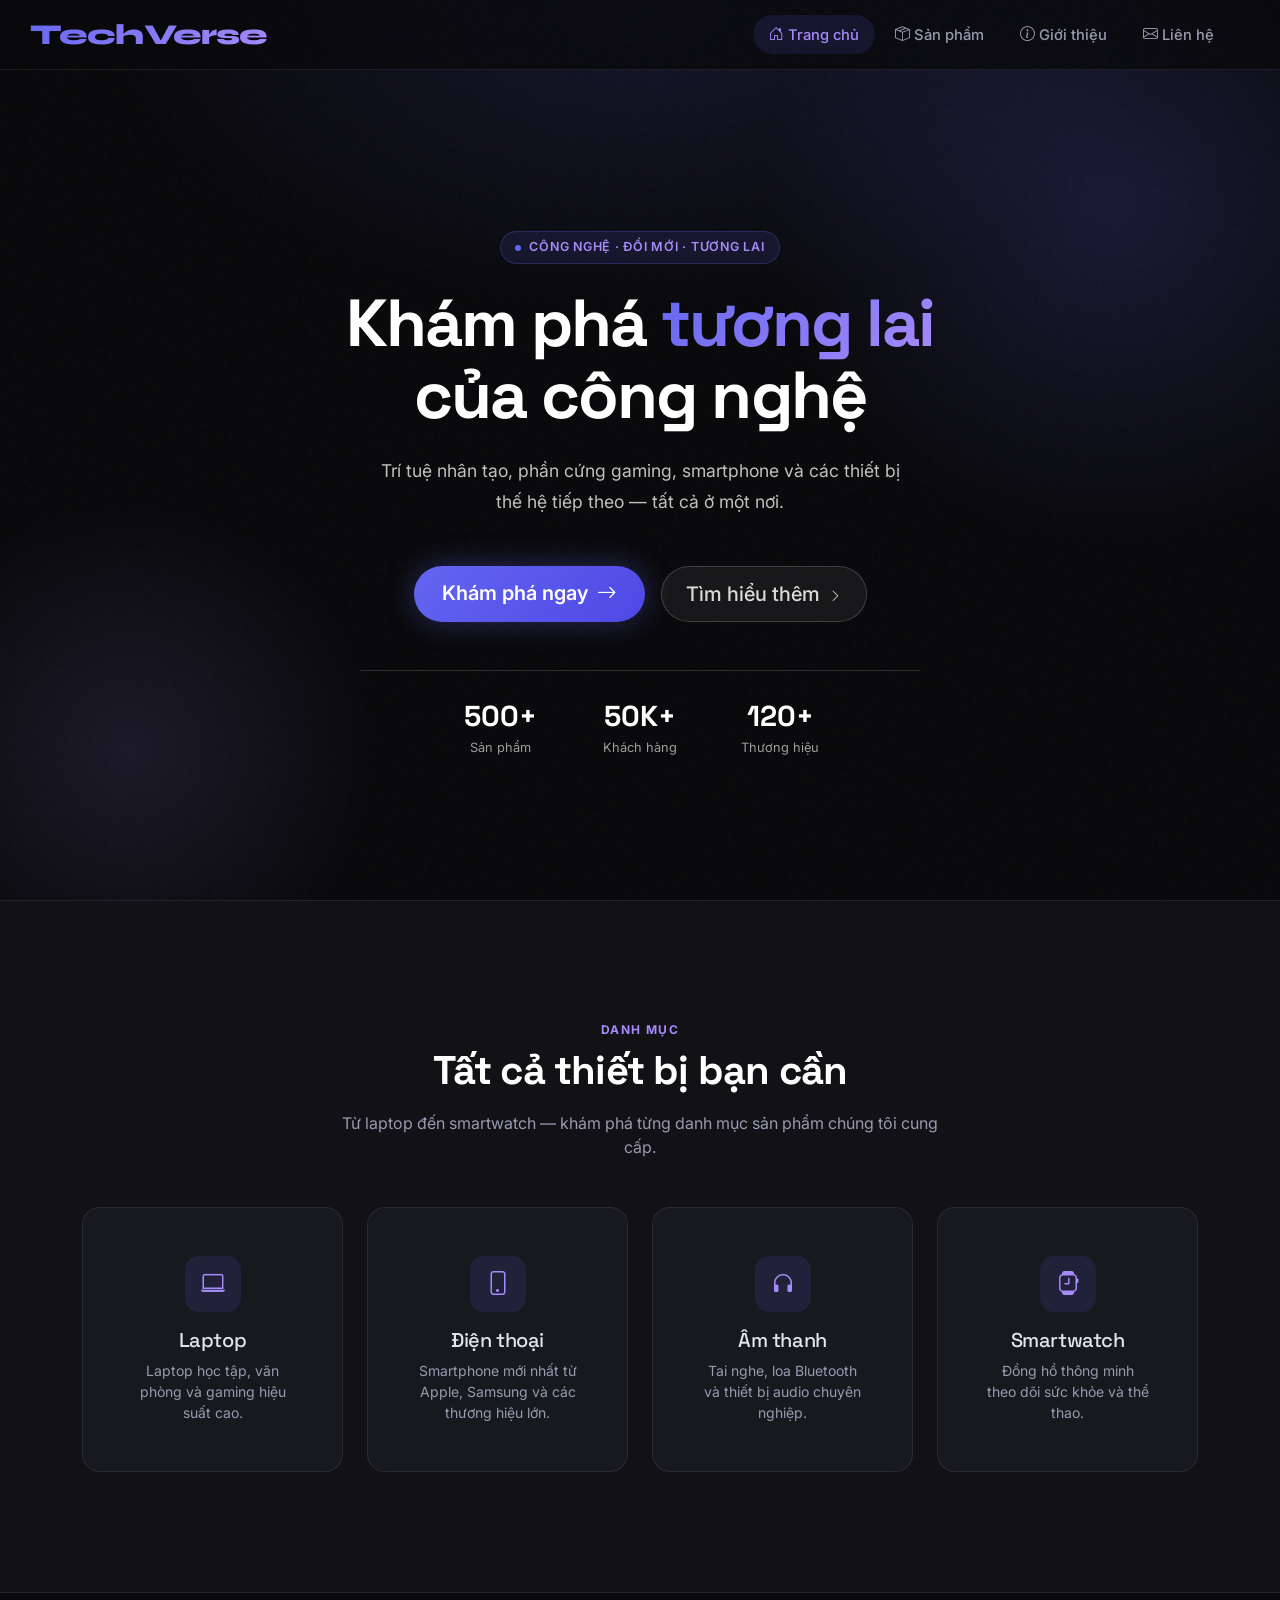
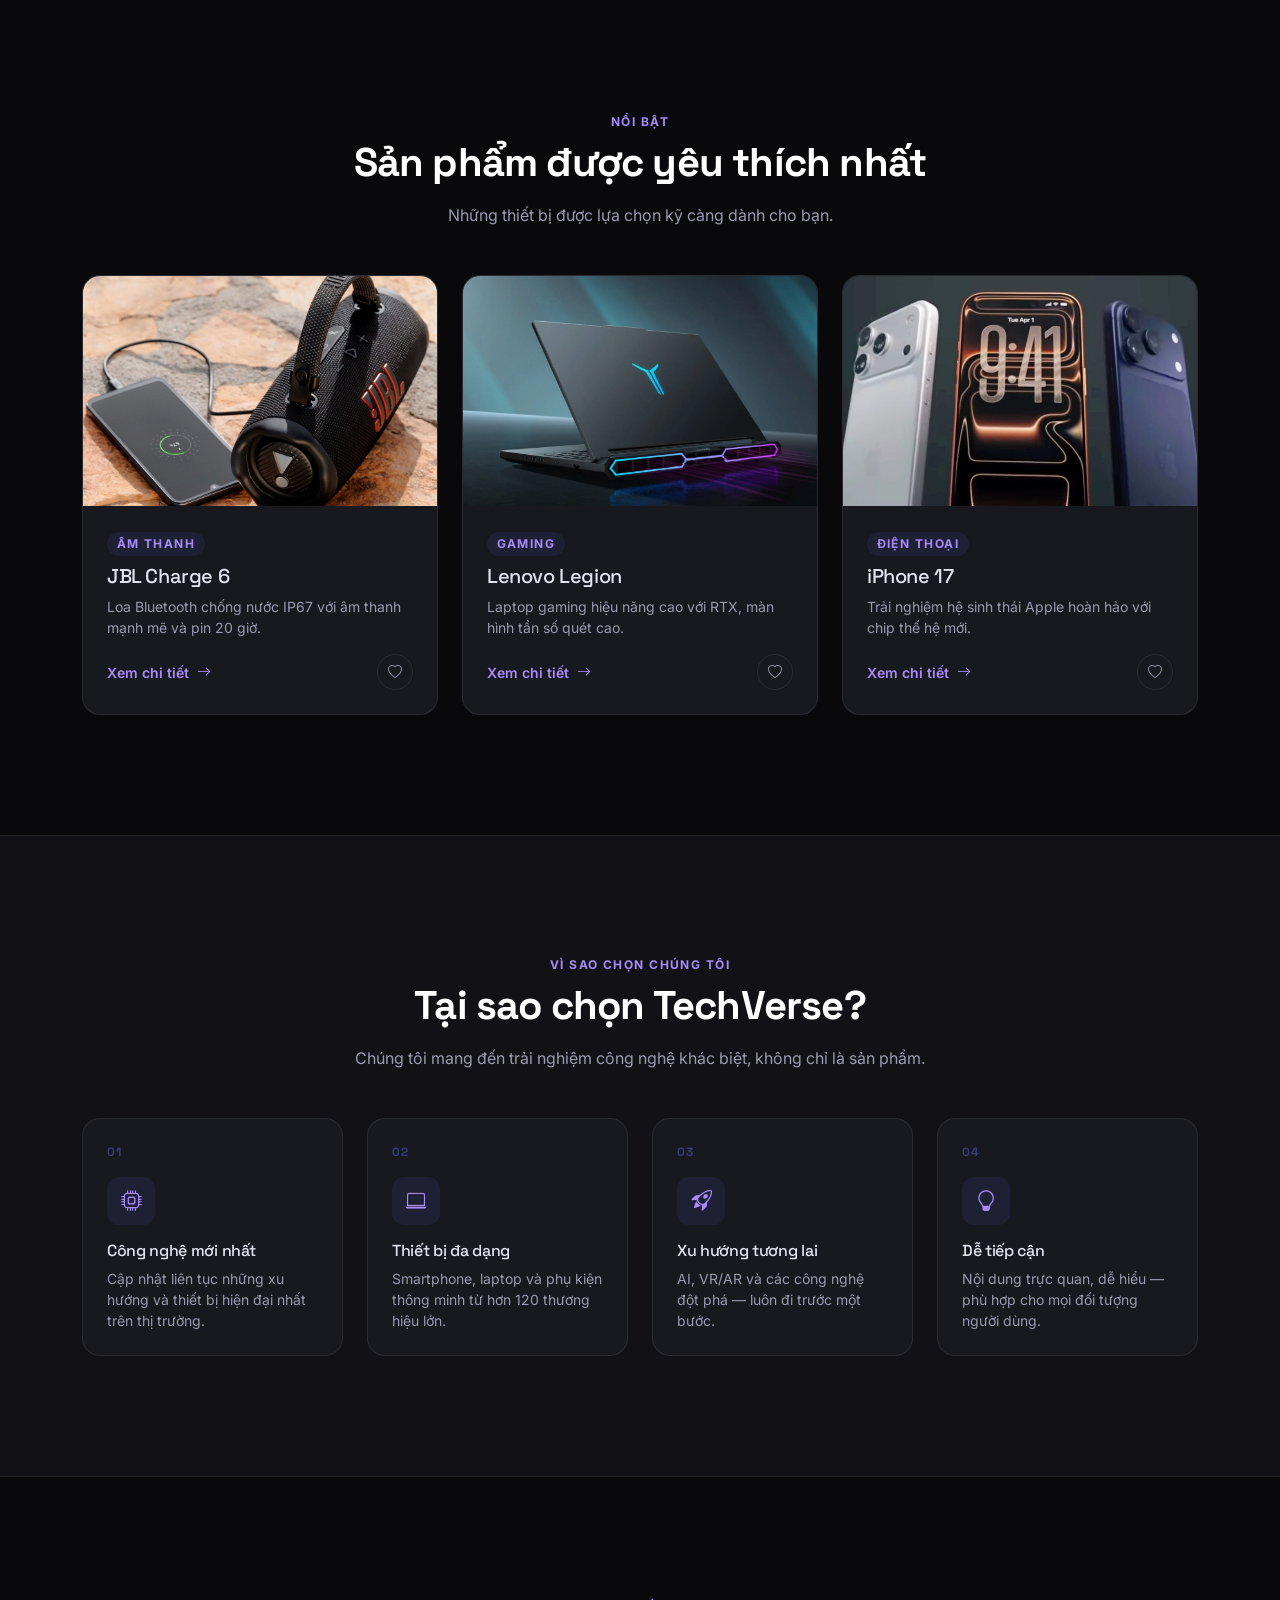
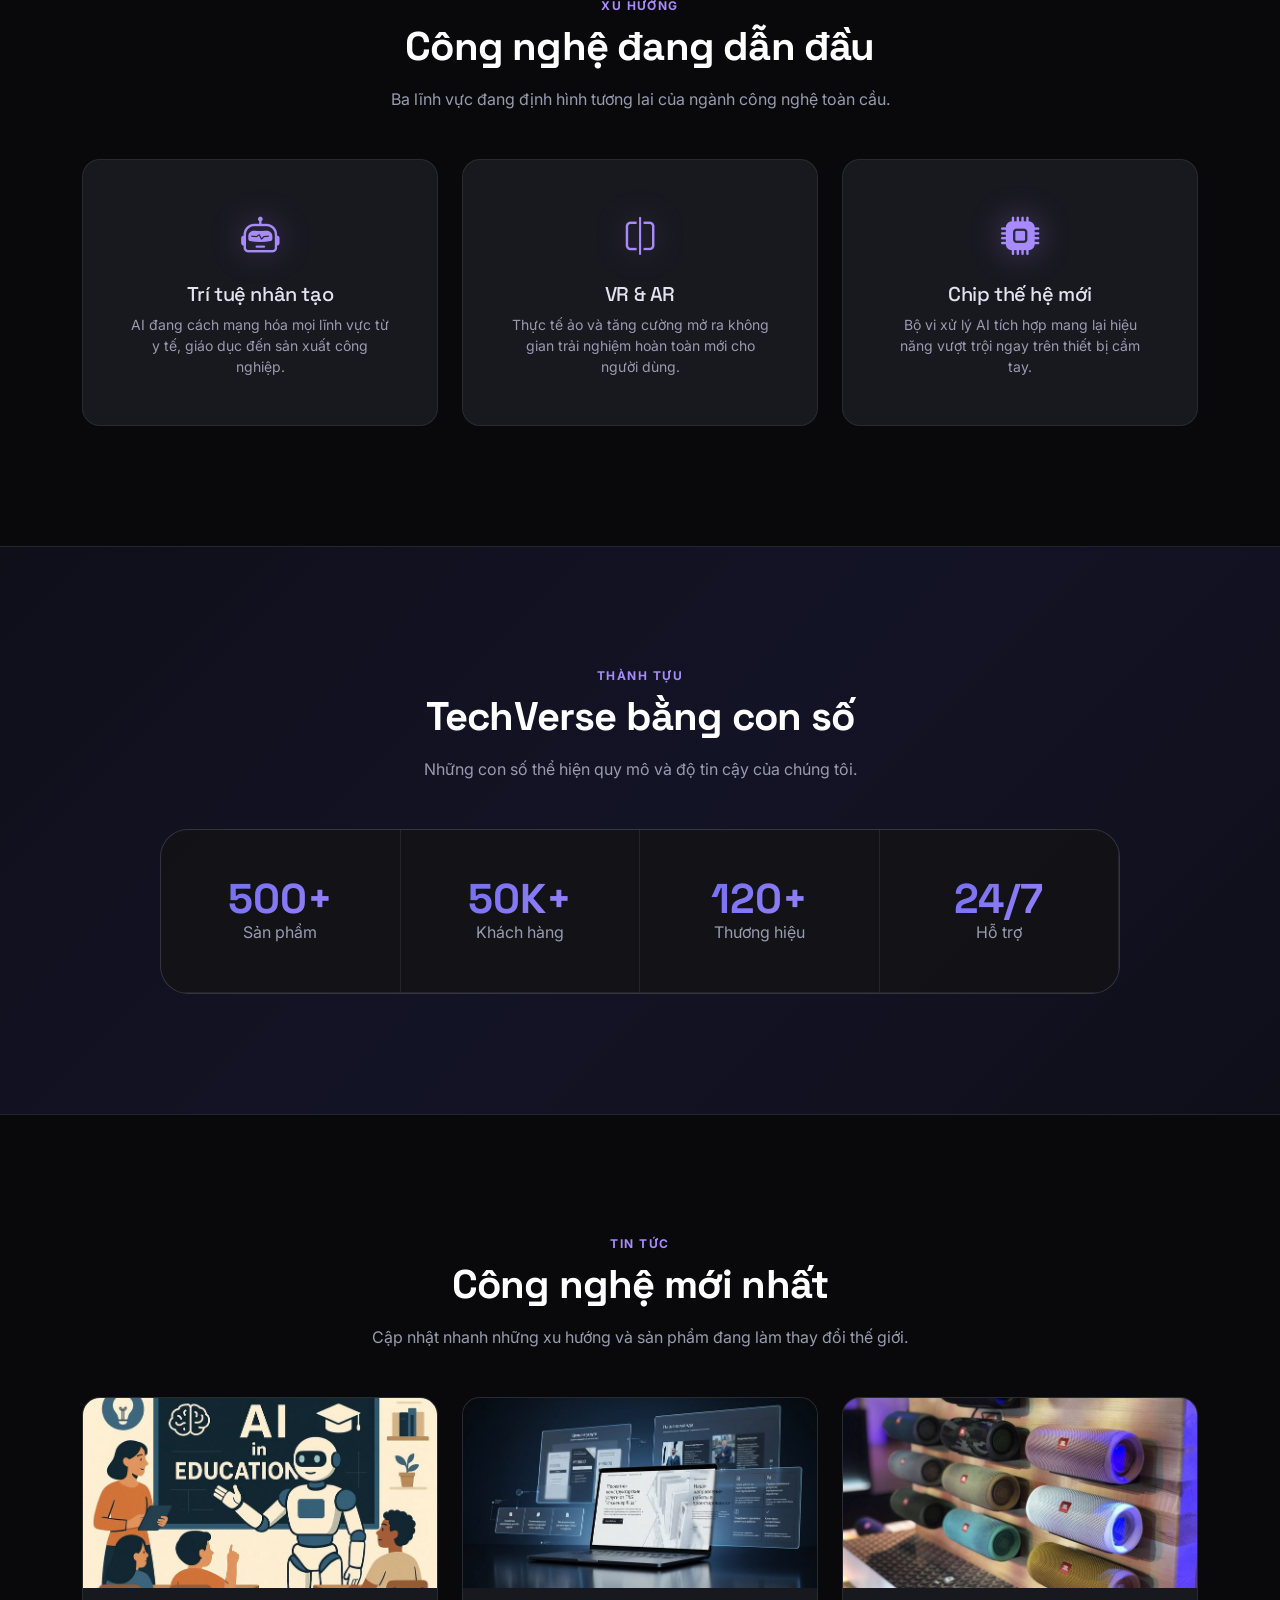
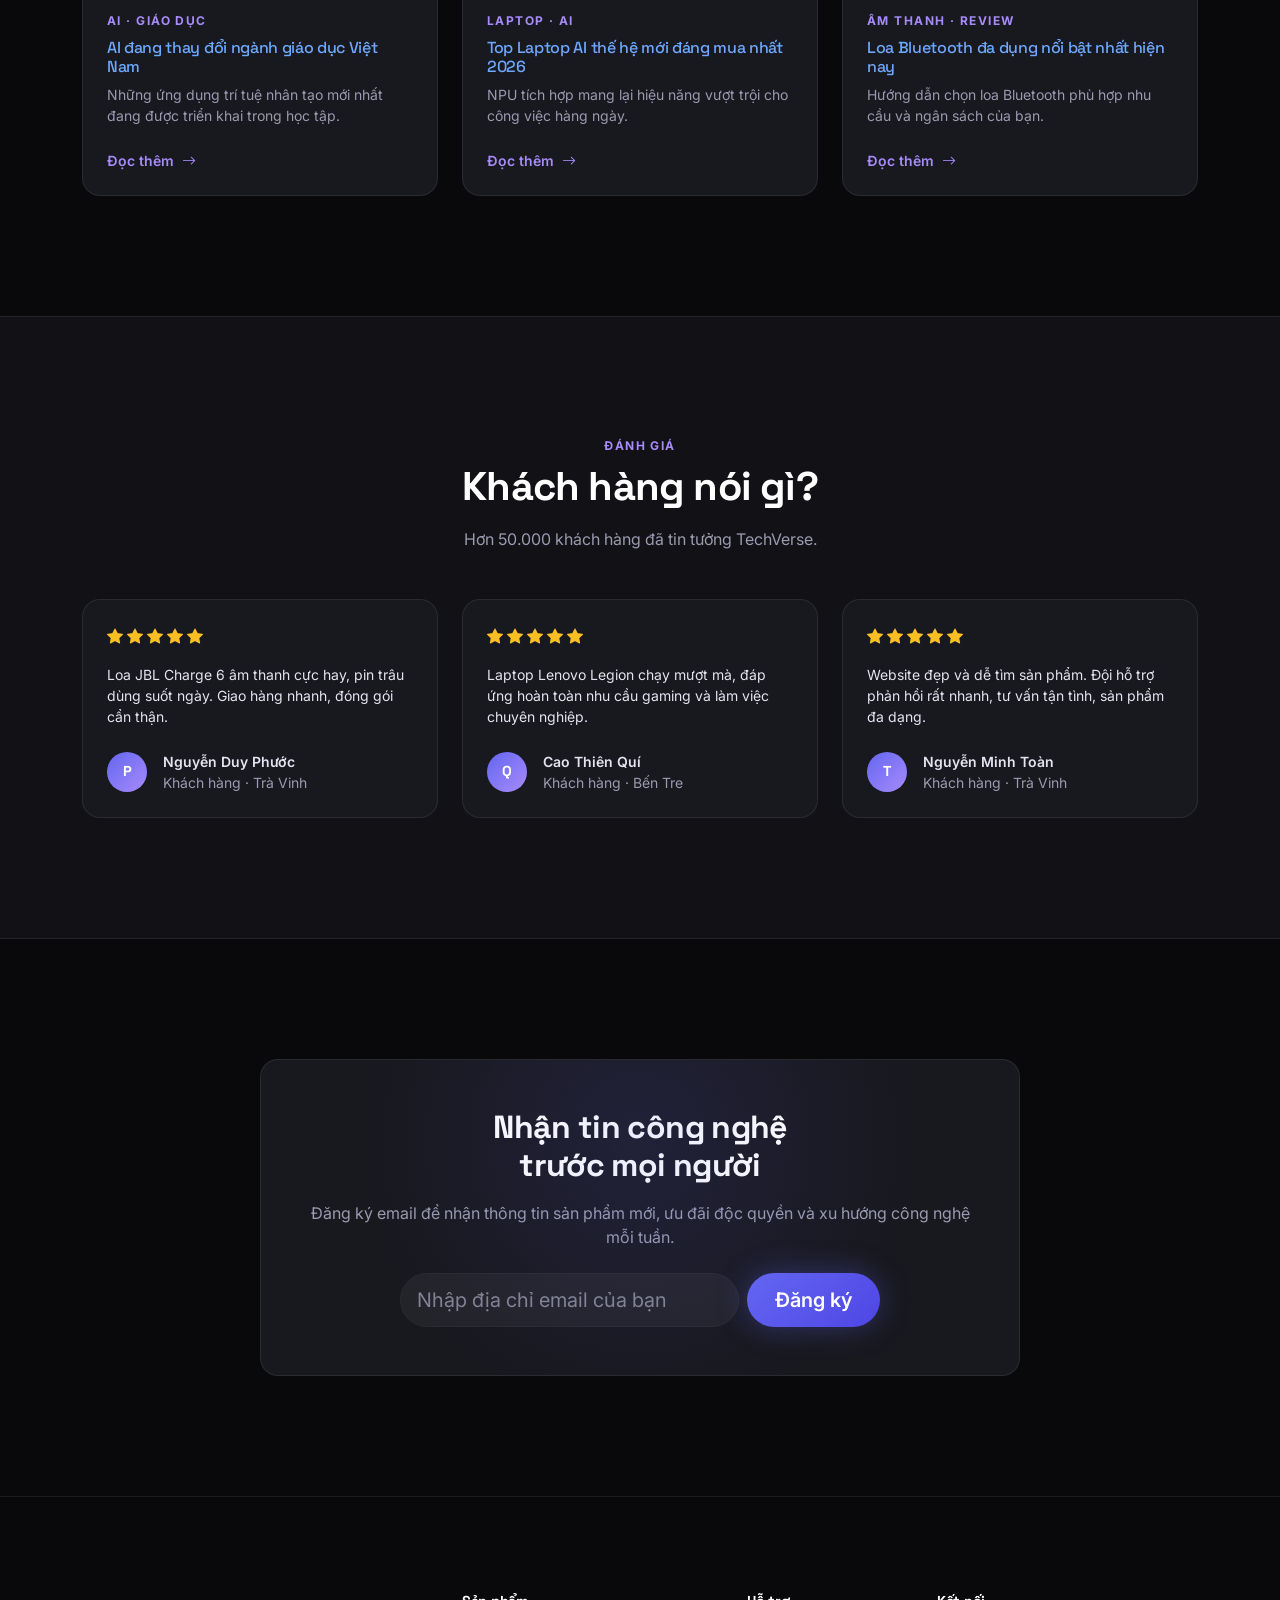
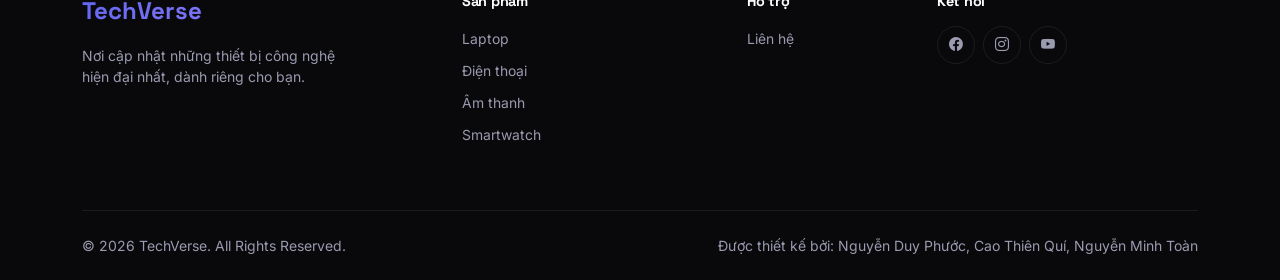
==== commit 5a1d41aa: "update" ====
--- a/index.html
+++ b/index.html
@@ -10,6 +10,9 @@
   <link rel="preconnect" href="https://fonts.googleapis.com" />
   <link rel="preconnect" href="https://fonts.gstatic.com" crossorigin />
   <link
+    href="https://fonts.googleapis.com/css2?family=Syne:wght@400;600;700;800&amp;family=Inter:wght@300;400;500;600&amp;display=swap"
+    rel="stylesheet">
+  <link
     href="https://fonts.googleapis.com/css2?family=Space+Grotesk:wght@400;500;600;700;800&family=Inter:wght@300;400;500;600;700&display=swap"
     rel="stylesheet" />
 
@@ -29,7 +32,7 @@
   <!-- ════════ NAVBAR DÙNG CHUNG ════════ -->
   <nav class="navbar navbar-expand-lg fixed-top tv-navbar" data-bs-theme="dark">
     <div class="container">
-      <a class="navbar-brand tv-gradient-text" href="index.html">TechVerse</a>
+      <a class="navbar-brand tv-gradient-text" href="index.html" style="font-family: Syne;">TechVerse</a>
 
       <button class="navbar-toggler" type="button" data-bs-toggle="collapse" data-bs-target="#tvNavCollapse"
         aria-controls="tvNavCollapse" aria-expanded="false" aria-label="Mở menu điều hướng">
@@ -37,7 +40,7 @@
       </button>
 
       <div class="collapse navbar-collapse" id="tvNavCollapse">
-        <ul class="navbar-nav me-auto mb-2 mb-lg-0 gap-1 ms-lg-3">
+        <ul class="navbar-nav ms-auto mb-2 mb-lg-0 gap-1">
           <li class="nav-item">
             <a class="nav-link" data-page="index.html" href="index.html">
               <i class="bi bi-house-door me-1"></i>Trang chủ
@@ -59,9 +62,6 @@
             </a>
           </li>
         </ul>
-        <a href="dangnhap.html" class="btn btn-login text-white" data-page="dangnhap.html">
-          <i class="bi bi-box-arrow-in-right me-1"></i>Đăng nhập
-        </a>
       </div>
     </div>
   </nav>
@@ -367,8 +367,7 @@
             class="tv-card tv-card-hover h-100 d-flex flex-column overflow-hidden text-decoration-none" target="_blank"
             rel="noopener">
             <div class="tv-hover-img-zoom" style="height:190px;background:#1A1A22;">
-              <img src="https://picsum.photos/seed/ainews1/640/400" alt="AI giáo dục" class="tv-img-cover"
-                loading="lazy">
+              <img src="/images/news1.jpg" alt="AI giáo dục" class="tv-img-cover" loading="lazy">
             </div>
             <div class="p-4 d-flex flex-column flex-grow-1">
               <div class="tv-eyebrow small mb-2">AI · Giáo dục</div>
@@ -385,7 +384,7 @@
             class="tv-card tv-card-hover h-100 d-flex flex-column overflow-hidden text-decoration-none" target="_blank"
             rel="noopener">
             <div class="tv-hover-img-zoom" style="height:190px;background:#1A1A22;">
-              <img src="https://picsum.photos/seed/ainews2/640/400" alt="Laptop AI" class="tv-img-cover" loading="lazy">
+              <img src="/images/news2.jpg" alt="Laptop AI" class="tv-img-cover" loading="lazy">
             </div>
             <div class="p-4 d-flex flex-column flex-grow-1">
               <div class="tv-eyebrow small mb-2">Laptop · AI</div>
@@ -402,8 +401,7 @@
             class="tv-card tv-card-hover h-100 d-flex flex-column overflow-hidden text-decoration-none" target="_blank"
             rel="noopener">
             <div class="tv-hover-img-zoom" style="height:190px;background:#1A1A22;">
-              <img src="https://picsum.photos/seed/ainews3/640/400" alt="Loa Bluetooth" class="tv-img-cover"
-                loading="lazy">
+              <img src="/images/news3.jpg" alt="Loa Bluetooth" class="tv-img-cover" loading="lazy">
             </div>
             <div class="p-4 d-flex flex-column flex-grow-1">
               <div class="tv-eyebrow small mb-2">Âm thanh · Review</div>
--- a/css/theme.css
+++ b/css/theme.css
@@ -51,13 +51,20 @@
   overflow-x: hidden;
 }
 
-h1, h2, h3, h4, h5, h6,
+h1,
+h2,
+h3,
+h4,
+h5,
+h6,
 .tv-display {
   font-family: var(--tv-font-display);
   letter-spacing: -.02em;
 }
 
-a { transition: color .2s; }
+a {
+  transition: color .2s;
+}
 
 /* Noise overlay (giữ chất liệu thị giác gốc, rất nhẹ) */
 body::before {
@@ -138,6 +145,38 @@
   box-shadow: 0 0 0 3px var(--tv-glow);
 }
 
+/* Logo sát trái */
+.tv-navbar .container {
+  max-width: 100%;
+  padding-left: 10px;
+  padding-right: 10px;
+}
+
+/* Đẩy menu sang phải */
+.tv-navbar .navbar-collapse {
+  justify-content: flex-end;
+}
+
+/* Logo chiếm phần bên trái */
+.tv-navbar .navbar-brand {
+  margin-right: auto;
+  font-size: 1.8rem;
+  font-weight: 800;
+}
+
+/* Menu sát phải */
+.tv-navbar .navbar-nav {
+  margin-left: auto;
+}
+
+.tv-navbar .navbar-nav {
+  margin-right: 40px;
+}
+
+.tv-navbar .navbar-brand {
+  margin-left: 20px;
+}
+
 @media (max-width: 991.98px) {
   .tv-navbar .navbar-collapse {
     background: rgba(9, 9, 11, .98);
@@ -147,8 +186,15 @@
     border-radius: var(--tv-r-md);
     border: 1px solid var(--tv-border);
   }
-  .tv-navbar .nav-link { padding: .75rem 1rem !important; }
-  .tv-navbar .btn-login { margin-top: .5rem; display: inline-block; }
+
+  .tv-navbar .nav-link {
+    padding: .75rem 1rem !important;
+  }
+
+  .tv-navbar .btn-login {
+    margin-top: .5rem;
+    display: inline-block;
+  }
 }
 
 /* ── BUTTONS ── */
@@ -240,9 +286,20 @@
   border-radius: 99px;
 }
 
-.tv-badge-new { background: rgba(99, 102, 241, .85); color: #fff; }
-.tv-badge-sale { background: rgba(239, 68, 68, .85); color: #fff; }
-.tv-badge-hot { background: rgba(245, 158, 11, .85); color: #fff; }
+.tv-badge-new {
+  background: rgba(99, 102, 241, .85);
+  color: #fff;
+}
+
+.tv-badge-sale {
+  background: rgba(239, 68, 68, .85);
+  color: #fff;
+}
+
+.tv-badge-hot {
+  background: rgba(245, 158, 11, .85);
+  color: #fff;
+}
 
 /* ── FORM CONTROLS (dark) ── */
 .form-control,
@@ -260,7 +317,10 @@
   color: #fff;
 }
 
-.form-control::placeholder { color: var(--tv-muted); opacity: .8; }
+.form-control::placeholder {
+  color: var(--tv-muted);
+  opacity: .8;
+}
 
 .form-check-input {
   background-color: rgba(255, 255, 255, .08);
@@ -296,7 +356,8 @@
   border-radius: var(--tv-r-lg);
 }
 
-.modal-header, .modal-footer {
+.modal-header,
+.modal-footer {
   border-color: var(--tv-border);
 }
 
@@ -330,7 +391,9 @@
   transition: color .2s;
 }
 
-.tv-footer a:hover { color: #fff; }
+.tv-footer a:hover {
+  color: #fff;
+}
 
 .tv-footer .social-btn {
   width: 38px;
@@ -370,22 +433,44 @@
   transform: translateY(0);
 }
 
-[data-reveal-delay="1"] { transition-delay: .08s; }
-[data-reveal-delay="2"] { transition-delay: .16s; }
-[data-reveal-delay="3"] { transition-delay: .24s; }
-[data-reveal-delay="4"] { transition-delay: .32s; }
+[data-reveal-delay="1"] {
+  transition-delay: .08s;
+}
+
+[data-reveal-delay="2"] {
+  transition-delay: .16s;
+}
+
+[data-reveal-delay="3"] {
+  transition-delay: .24s;
+}
+
+[data-reveal-delay="4"] {
+  transition-delay: .32s;
+}
 
 @media (prefers-reduced-motion: reduce) {
-  *, *::before, *::after {
+
+  *,
+  *::before,
+  *::after {
     animation: none !important;
     transition: none !important;
   }
 }
 
 /* ── UTILS ── */
-.text-muted-tv { color: var(--tv-muted) !important; }
-.bg-tv-surface { background: var(--tv-surface) !important; }
-.border-tv { border-color: var(--tv-border) !important; }
+.text-muted-tv {
+  color: var(--tv-muted) !important;
+}
+
+.bg-tv-surface {
+  background: var(--tv-surface) !important;
+}
+
+.border-tv {
+  border-color: var(--tv-border) !important;
+}
 
 .tv-img-cover {
   width: 100%;
@@ -393,6 +478,14 @@
   object-fit: cover;
 }
 
-.tv-hover-img-zoom { overflow: hidden; }
-.tv-hover-img-zoom img { transition: transform .5s var(--tv-ease); }
-.tv-hover-img-zoom:hover img { transform: scale(1.06); }
+.tv-hover-img-zoom {
+  overflow: hidden;
+}
+
+.tv-hover-img-zoom img {
+  transition: transform .5s var(--tv-ease);
+}
+
+.tv-hover-img-zoom:hover img {
+  transform: scale(1.06);
+}
--- a/css/index.css
+++ b/css/index.css
@@ -3,6 +3,37 @@
    Chỉ chứa những gì Bootstrap utility không đáp ứng được:
    hero ambient, badge pulse, stats-grid chia ô bằng border.
    ============================================================ */
+/* Logo sát trái */
+.tv-navbar .container {
+  max-width: 100%;
+  padding-left: 10px;
+  padding-right: 10px;
+}
+
+/* Đẩy menu sang phải */
+.tv-navbar .navbar-collapse {
+  justify-content: flex-end;
+}
+
+/* Logo chiếm phần bên trái */
+.tv-navbar .navbar-brand {
+  margin-right: auto;
+  font-size: 1.8rem;
+  font-weight: 800;
+}
+
+/* Menu sát phải */
+.tv-navbar .navbar-nav {
+  margin-left: auto;
+}
+
+.tv-navbar .navbar-nav {
+  margin-right: 40px;
+}
+
+.tv-navbar .navbar-brand {
+  margin-left: 20px;
+}
 
 /* ── HERO ── */
 .tv-hero {
@@ -53,8 +84,17 @@
 }
 
 @keyframes tv-pulse {
-  0%, 100% { opacity: 1; transform: scale(1); }
-  50% { opacity: .4; transform: scale(.7); }
+
+  0%,
+  100% {
+    opacity: 1;
+    transform: scale(1);
+  }
+
+  50% {
+    opacity: .4;
+    transform: scale(.7);
+  }
 }
 
 .hero-title {
@@ -139,7 +179,9 @@
 .trend-card::after {
   content: '';
   position: absolute;
-  bottom: 0; left: 0; right: 0;
+  bottom: 0;
+  left: 0;
+  right: 0;
   height: 3px;
   background: linear-gradient(90deg, var(--tv-accent), var(--tv-accent2));
   transform: scaleX(0);
@@ -147,7 +189,9 @@
   transition: transform .3s var(--tv-ease);
 }
 
-.trend-card:hover::after { transform: scaleX(1); }
+.trend-card:hover::after {
+  transform: scaleX(1);
+}
 
 .trend-icon {
   font-size: 2.4rem;
@@ -167,11 +211,12 @@
   border: 1px solid var(--tv-border);
   border-radius: var(--tv-r-lg);
   overflow: hidden;
-  gap: 1px;
 }
 
 .stat-item {
   background: rgba(17, 17, 22, .95);
+  border-right: 1px solid var(--tv-border);
+  border-bottom: 1px solid var(--tv-border);
 }
 
 .stat-num {
@@ -219,6 +264,7 @@
 .link-tv {
   color: var(--tv-accent2);
 }
+
 .link-tv:hover {
   color: var(--tv-accent2);
 }
@@ -233,6 +279,12 @@
 
 /* ── SPACING UTILS NOT IN BOOTSTRAP DEFAULT SCALE ── */
 @media (min-width: 992px) {
-  .py-lg-6 { padding-top: 6rem !important; padding-bottom: 6rem !important; }
-  .pt-lg-6 { padding-top: 6rem !important; }
-}
+  .py-lg-6 {
+    padding-top: 6rem !important;
+    padding-bottom: 6rem !important;
+  }
+
+  .pt-lg-6 {
+    padding-top: 6rem !important;
+  }
+}
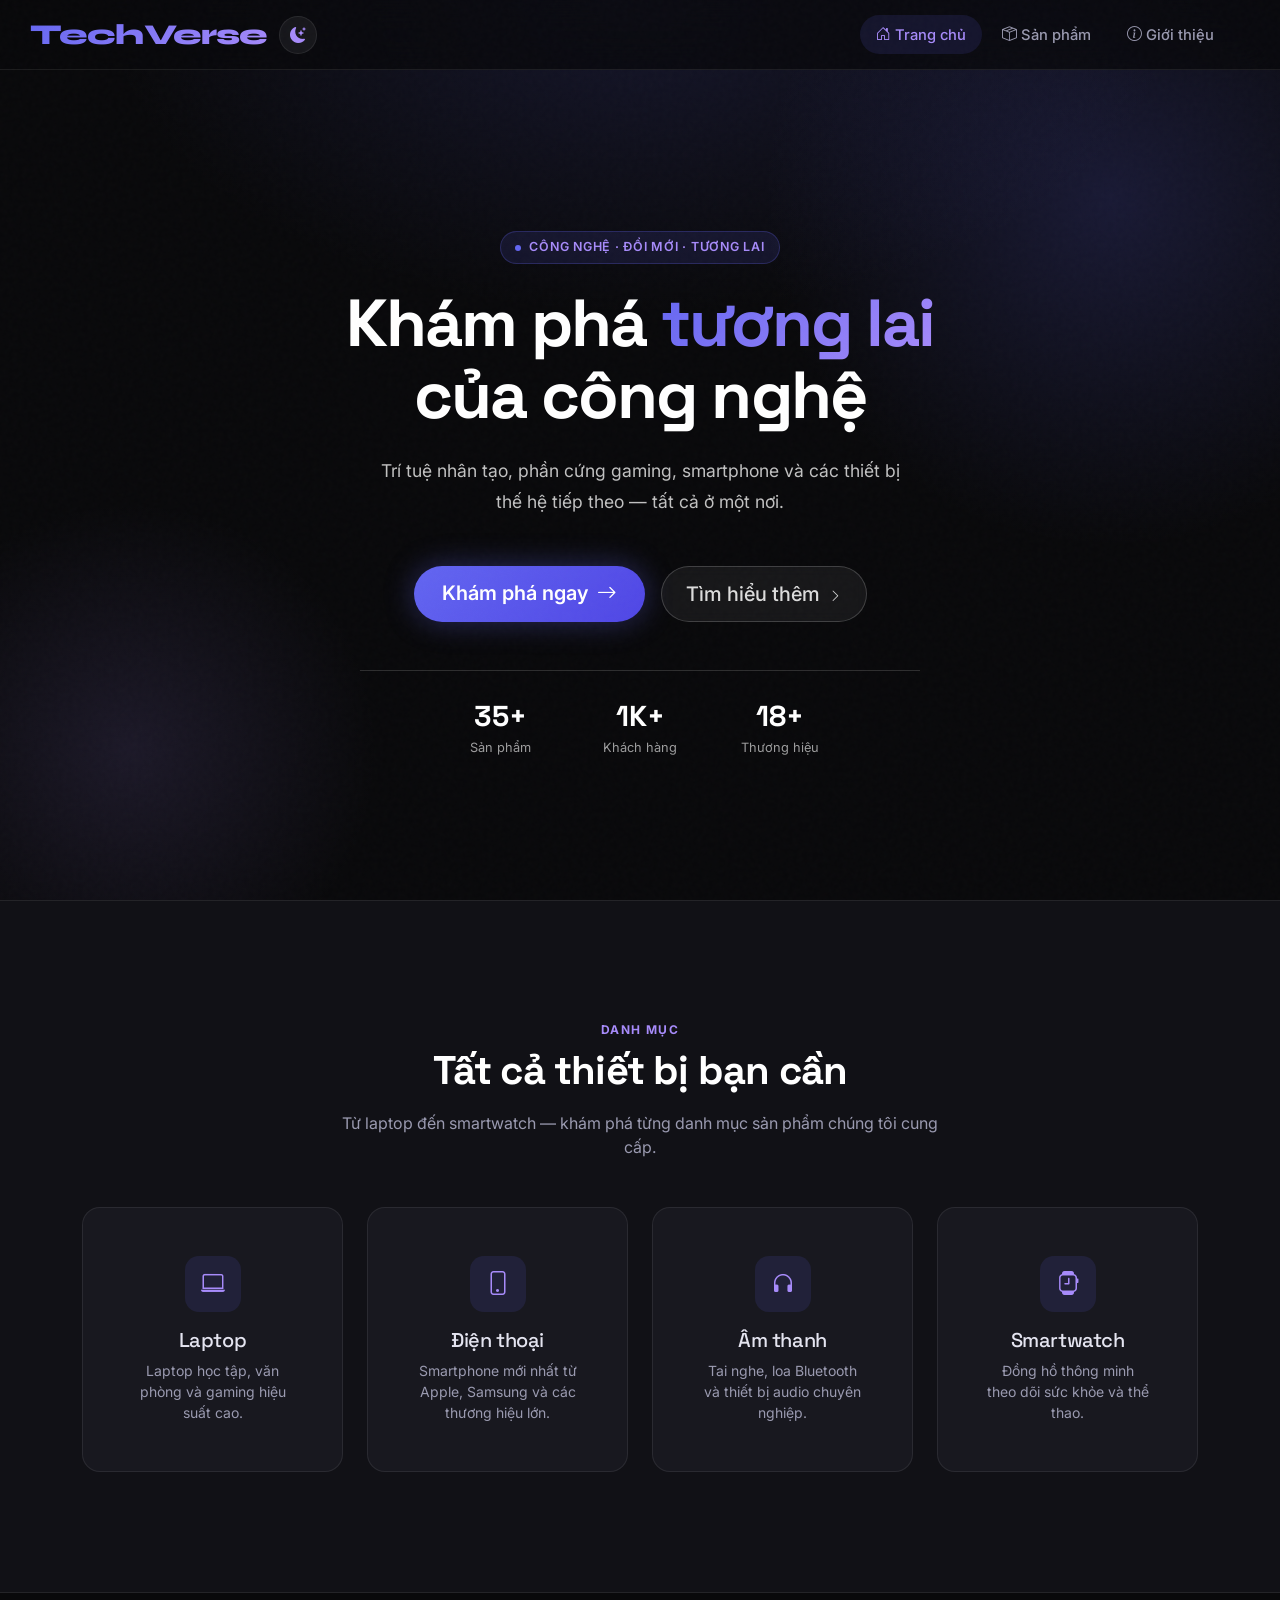
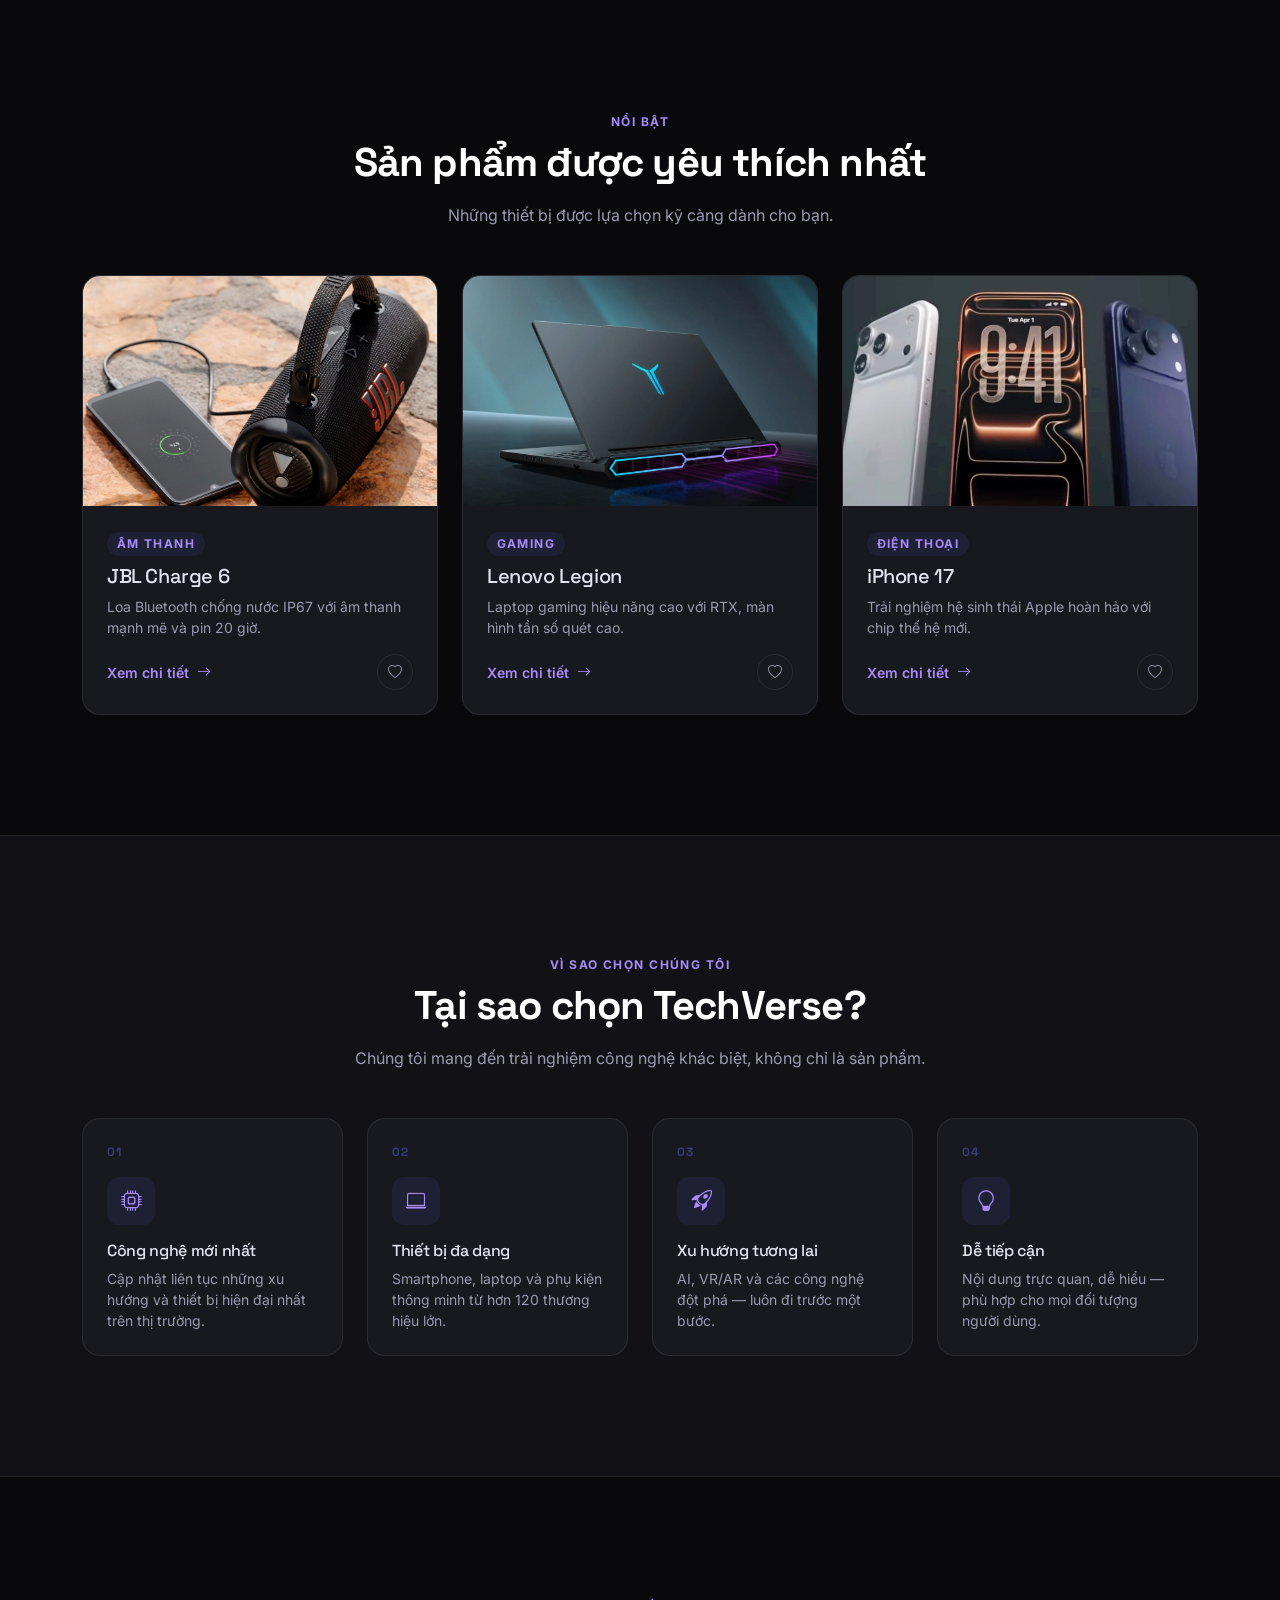
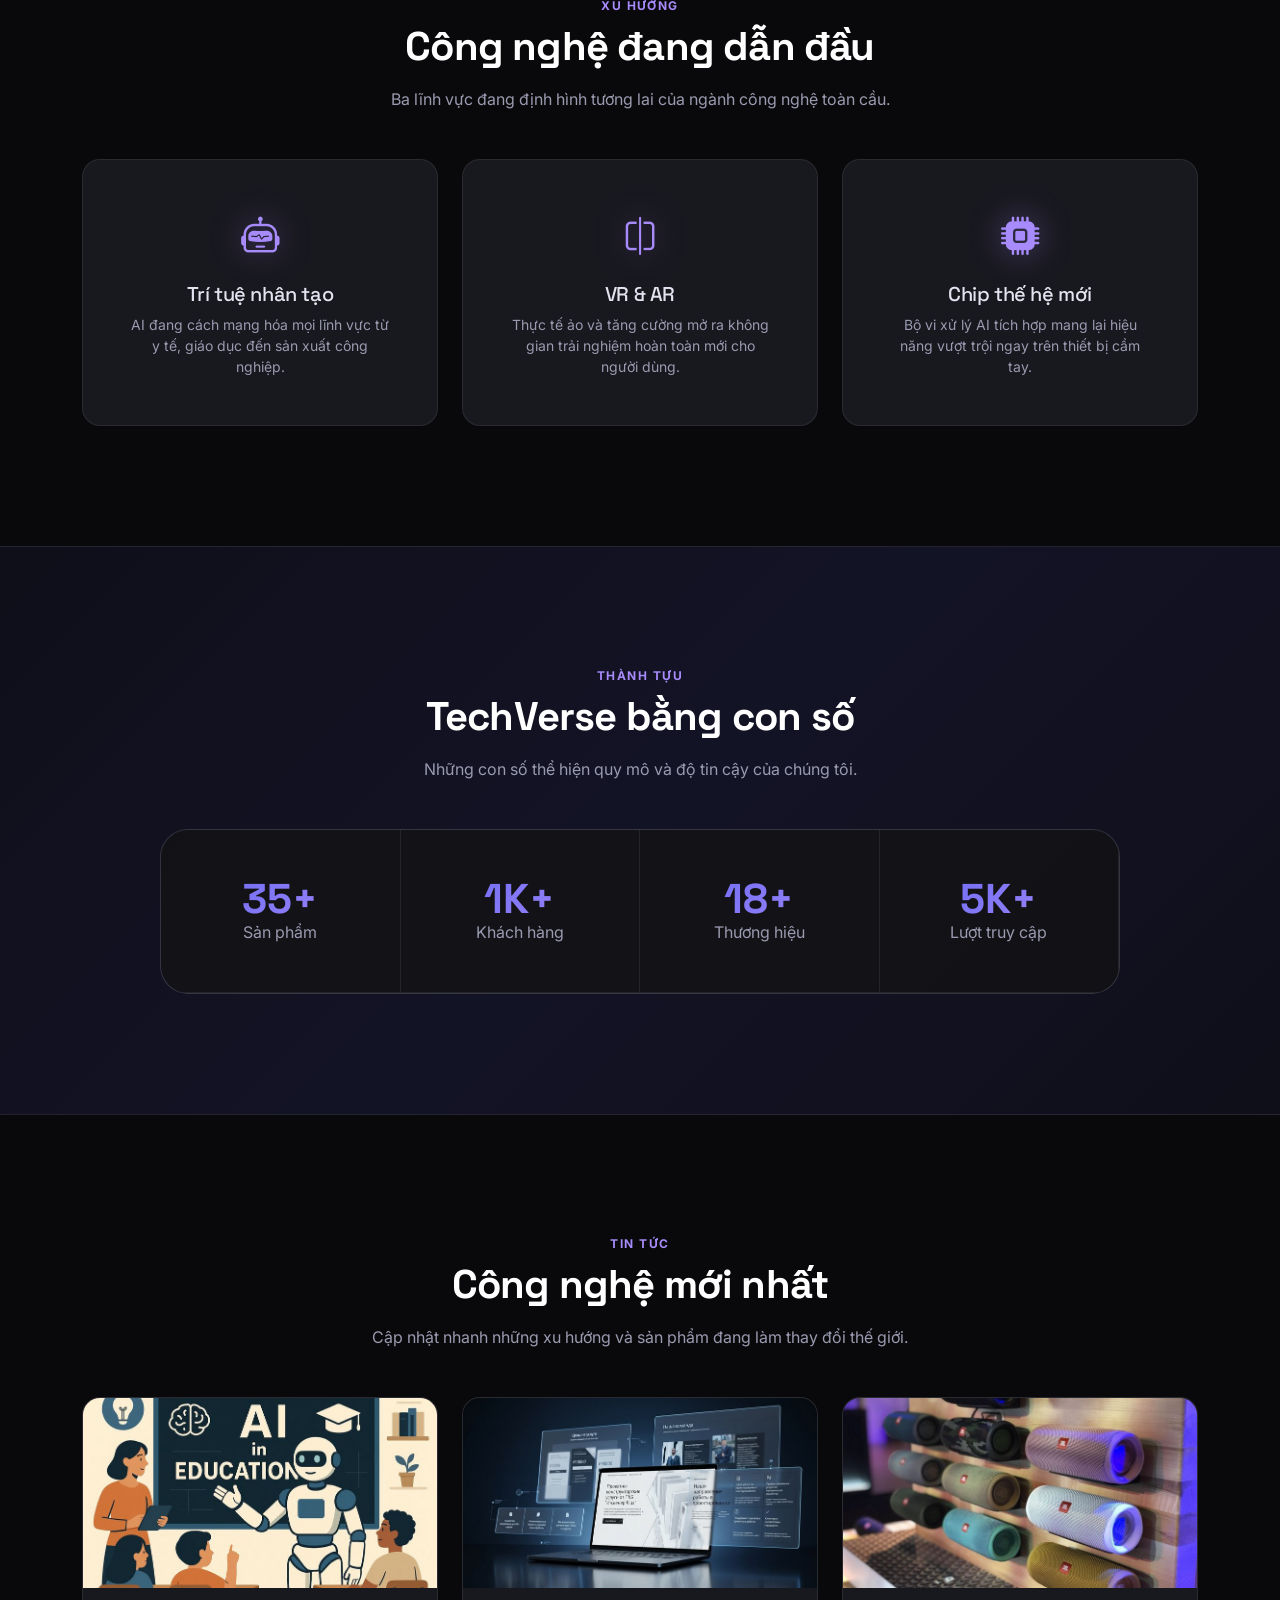
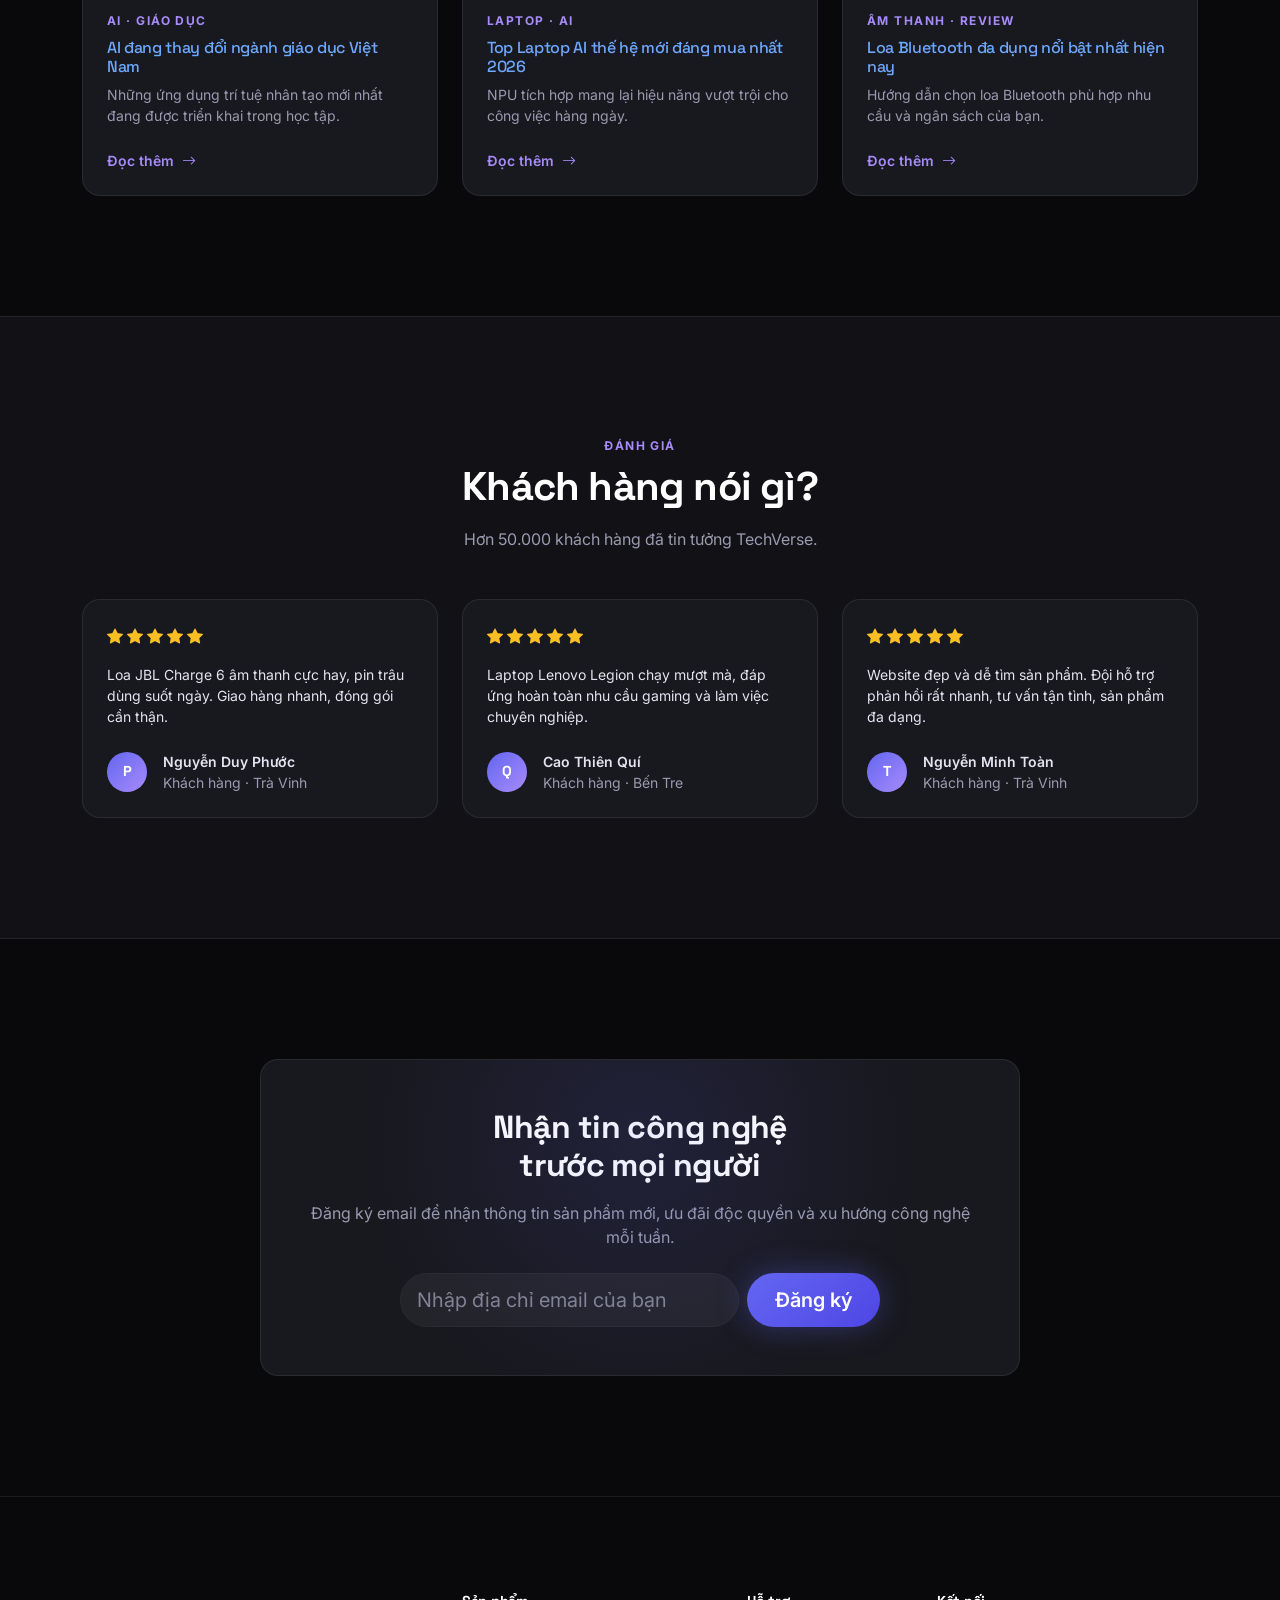
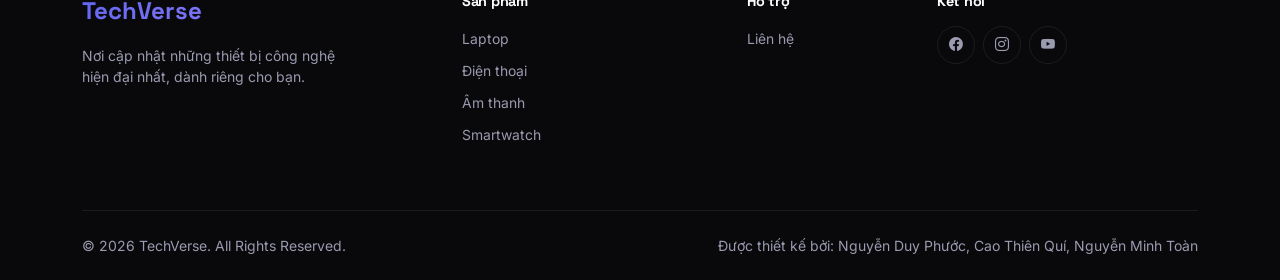
==== commit a68b4970: "NgDuyPhuoc Update 23/6" ====
--- a/index.html
+++ b/index.html
@@ -24,7 +24,11 @@
 
   <!-- Theme tùy biến TechVerse (dark + indigo/violet) -->
   <link rel="stylesheet" href="css/theme.css">
+  <link rel="stylesheet" href="css/theme-light.css">
   <link rel="stylesheet" href="css/index.css">
+
+  <!-- Dark/Light mode: áp dụng theme đã lưu TRƯỚC khi render để tránh nhấp nháy -->
+  <script src="js/theme-toggle.js"></script>
 </head>
 
 <body data-bs-theme="dark">
@@ -33,6 +37,16 @@
   <nav class="navbar navbar-expand-lg fixed-top tv-navbar" data-bs-theme="dark">
     <div class="container">
       <a class="navbar-brand tv-gradient-text" href="index.html" style="font-family: Syne;">TechVerse</a>
+
+      <div class="navbar-theme-slot">
+        <button type="button" class="theme-toggle-btn" role="switch" aria-checked="false"
+          aria-label="Chuyển sang chế độ sáng">
+          <span class="ttb-icon-wrap">
+            <i class="bi bi-moon-stars-fill"></i>
+            <i class="bi bi-sun-fill"></i>
+          </span>
+        </button>
+      </div>
 
       <button class="navbar-toggler" type="button" data-bs-toggle="collapse" data-bs-target="#tvNavCollapse"
         aria-controls="tvNavCollapse" aria-expanded="false" aria-label="Mở menu điều hướng">
@@ -56,11 +70,11 @@
               <i class="bi bi-info-circle me-1"></i>Giới thiệu
             </a>
           </li>
-          <li class="nav-item">
+          <!-- <li class="nav-item">
             <a class="nav-link" href="#lien-he">
               <i class="bi bi-envelope me-1"></i>Liên hệ
             </a>
-          </li>
+          </li> -->
         </ul>
       </div>
     </div>
@@ -97,15 +111,15 @@
 
       <div class="row hero-stats justify-content-center mx-auto pt-4">
         <div class="col-4 col-sm-3">
-          <div class="hstat-num">500+</div>
+          <div class="hstat-num">35+</div>
           <div class="hstat-label">Sản phẩm</div>
         </div>
         <div class="col-4 col-sm-3">
-          <div class="hstat-num">50K+</div>
+          <div class="hstat-num">1K+</div>
           <div class="hstat-label">Khách hàng</div>
         </div>
         <div class="col-4 col-sm-3">
-          <div class="hstat-num">120+</div>
+          <div class="hstat-num">18+</div>
           <div class="hstat-label">Thương hiệu</div>
         </div>
       </div>
@@ -333,20 +347,23 @@
 
       <div class="row g-0 stats-grid mx-auto" data-reveal>
         <div class="col-6 col-lg-3 stat-item text-center py-5">
-          <div class="stat-num tv-gradient-text">500+</div>
+          <div class="stat-num tv-gradient-text">35+</div>
           <div class="text-muted-tv">Sản phẩm</div>
         </div>
+
         <div class="col-6 col-lg-3 stat-item text-center py-5">
-          <div class="stat-num tv-gradient-text">50K+</div>
+          <div class="stat-num tv-gradient-text">1K+</div>
           <div class="text-muted-tv">Khách hàng</div>
         </div>
+
         <div class="col-6 col-lg-3 stat-item text-center py-5">
-          <div class="stat-num tv-gradient-text">120+</div>
+          <div class="stat-num tv-gradient-text">18+</div>
           <div class="text-muted-tv">Thương hiệu</div>
         </div>
+
         <div class="col-6 col-lg-3 stat-item text-center py-5">
-          <div class="stat-num tv-gradient-text">24/7</div>
-          <div class="text-muted-tv">Hỗ trợ</div>
+          <div class="stat-num tv-gradient-text">5K+</div>
+          <div class="text-muted-tv">Lượt truy cập</div>
         </div>
       </div>
     </div>
--- a/css/theme-light.css
+++ b/css/theme-light.css
@@ -0,0 +1,622 @@
+/* ============================================================
+   THEME-LIGHT.CSS — TechVerse
+   Bổ sung:
+   1) Nút chuyển đổi Dark/Light Mode (style dùng chung 2 theme).
+   2) Biến CSS cho Light Mode — override các token --tv-* và --bs-*
+      khi [data-bs-theme="light"].
+   KHÔNG đụng đến bất kỳ rule nào trong theme.css / index.css /
+   sanpham.css / chitiet.css. File này load SAU theme.css.
+   ============================================================ */
+
+/* ── TRANSITION MƯỢT KHI ĐỔI THEME (không gây nhấp nháy) ── */
+body,
+.tv-navbar,
+.tv-hero,
+.chitiet-hero,
+.sp-hero,
+.tv-footer,
+.form-control,
+.form-select,
+.btn-tv-outline,
+.btn-tv-ghost,
+.toast,
+.modal-content,
+.stats-section,
+.stat-item {
+  transition: background-color .35s ease, color .35s ease, border-color .35s ease, box-shadow .35s ease;
+}
+
+/* ── LÀM MƯỢT HOVER CHO CÁC PHẦN TỬ CÓ TRANSFORM/BOX-SHADOW ──
+   Giữ nguyên mức độ dịch chuyển (-6px) và độ đổ bóng đang có trong
+   theme.css/index.css, chỉ kéo dài thời gian + đổi easing êm hơn
+   (ease-out chuẩn) để hết cảm giác giật khi hover. Đặt SAU theme.css
+   nên có độ ưu tiên cao hơn, không cần !important. */
+.tv-card,
+.tv-card-hover,
+.cat-icon,
+.trend-card::after,
+.tv-footer .social-btn,
+.prod-heart,
+.btn-tv-primary,
+.btn-tv-ghost,
+.btn-tv-outline,
+.tv-navbar .nav-link,
+.tv-hover-img-zoom img {
+  transition-duration: .4s;
+  transition-timing-function: cubic-bezier(.22, .61, .36, 1);
+}
+
+.tv-hover-img-zoom img {
+  transition-duration: .5s;
+}
+
+.tv-card {
+  transition-property: transform, border-color, box-shadow, background-color, color;
+}
+
+
+/* ============================================================
+   NÚT CHUYỂN ĐỔI DARK / LIGHT MODE
+   ============================================================ */
+.theme-toggle-btn {
+  --ttb-size: 38px;
+  position: relative;
+  display: inline-flex;
+  align-items: center;
+  justify-content: center;
+  width: var(--ttb-size);
+  height: var(--ttb-size);
+  flex-shrink: 0;
+  border-radius: 99px;
+  border: 1px solid var(--tv-border);
+  background: rgba(255, 255, 255, .06);
+  color: var(--tv-accent2);
+  cursor: pointer;
+  overflow: hidden;
+  transition: background-color .3s ease, border-color .3s ease, box-shadow .3s ease, transform .25s ease;
+}
+
+.theme-toggle-btn:hover {
+  border-color: rgba(99, 102, 241, .3);
+  background: rgba(99, 102, 241, .1);
+  box-shadow: 0 0 8px rgba(99, 102, 241, .15);
+}
+
+.theme-toggle-btn:active {
+  transform: scale(.92);
+}
+
+.theme-toggle-btn:focus-visible {
+  outline: none;
+  box-shadow: 0 0 0 3px var(--tv-glow);
+}
+
+/* Icon wrapper: 2 icon xếp chồng, chỉ 1 hiện ra tuỳ theme */
+.theme-toggle-btn .ttb-icon-wrap {
+  position: relative;
+  width: 18px;
+  height: 18px;
+}
+
+.theme-toggle-btn .ttb-icon-wrap i {
+  position: absolute;
+  inset: 0;
+  display: flex;
+  align-items: center;
+  justify-content: center;
+  font-size: 1rem;
+  line-height: 1;
+  transition: opacity .3s var(--tv-ease), transform .4s var(--tv-ease);
+}
+
+/* Trạng thái mặc định = Dark Mode → hiện icon mặt trăng */
+.theme-toggle-btn .bi-moon-stars-fill {
+  opacity: 1;
+  transform: rotate(0deg) scale(1);
+}
+
+.theme-toggle-btn .bi-sun-fill {
+  opacity: 0;
+  transform: rotate(90deg) scale(.4);
+}
+
+/* Trạng thái Light Mode → hiện icon mặt trời */
+.theme-toggle-btn.is-light .bi-moon-stars-fill {
+  opacity: 0;
+  transform: rotate(-90deg) scale(.4);
+}
+
+.theme-toggle-btn.is-light .bi-sun-fill {
+  opacity: 1;
+  transform: rotate(0deg) scale(1);
+  color: #FBBF24;
+}
+
+/* Vị trí trong navbar: sát mép phải, cùng hàng menu */
+.tv-navbar .navbar-theme-slot {
+  display: flex;
+  align-items: center;
+  margin-left: 12px;
+}
+
+@media (max-width: 991.98px) {
+
+  /* Trên mobile: nút toggle nằm cạnh nút hamburger, không phá layout.
+     KHÔNG dùng flex-wrap:nowrap ở đây — .container đã là flex theo
+     Bootstrap mặc định và đủ chỗ; ép nowrap từng gây tràn ngang khi
+     tổng chiều rộng 3 phần tử (logo + toggle + hamburger) vượt viewport
+     hẹp, tạo ra thanh cuộn ngang / dải đen lạ ở mép phải. */
+  .tv-navbar .navbar-brand {
+    flex-shrink: 1;
+    min-width: 0;
+    overflow: hidden;
+    text-overflow: ellipsis;
+    white-space: nowrap;
+  }
+
+  .tv-navbar .navbar-theme-slot {
+    order: 2;
+    margin-left: 8px;
+    margin-right: 4px;
+    flex-shrink: 0;
+  }
+
+  .tv-navbar .navbar-toggler {
+    order: 3;
+    flex-shrink: 0;
+  }
+
+  .tv-navbar .navbar-collapse {
+    order: 4;
+  }
+}
+
+/* ============================================================
+   LIGHT MODE — OVERRIDE TOKENS
+   Chỉ áp dụng khi [data-bs-theme="light"]; Dark Mode (mặc định)
+   giữ nguyên 100% theme.css gốc, không bị ảnh hưởng.
+   ============================================================ */
+[data-bs-theme="light"] {
+  --bs-body-bg: #F7F7FB;
+  --bs-body-color: #1C1C26;
+  --bs-border-color: rgba(15, 15, 30, .1);
+  --bs-secondary-color: #5B5B70;
+  --bs-tertiary-bg: #EFEFF6;
+  --bs-link-color: #6366F1;
+  --bs-link-hover-color: #4F46E5;
+
+  /* Giữ nguyên màu thương hiệu / accent */
+  --bs-primary: #6366F1;
+  --bs-primary-rgb: 99, 102, 241;
+
+  --tv-ink: #FFFFFF;
+  --tv-surface: #F2F2FA;
+  --tv-card: #FFFFFF;
+  --tv-card-2: #F4F4FC;
+  --tv-border: rgba(15, 15, 30, .1);
+  --tv-accent: #6366F1;
+  --tv-accent2: #7C5CFC;
+  --tv-glow: rgba(99, 102, 241, .22);
+  --tv-muted: #62627A;
+}
+
+[data-bs-theme="light"] body {
+  background-color: var(--tv-ink);
+}
+
+[data-bs-theme="light"] body::before {
+  opacity: .015;
+}
+
+/* Navbar */
+[data-bs-theme="light"] .tv-navbar {
+  background: rgba(255, 255, 255, .82) !important;
+  border-bottom: 1px solid var(--tv-border);
+}
+
+[data-bs-theme="light"] .tv-navbar .nav-link {
+  color: var(--tv-muted) !important;
+}
+
+[data-bs-theme="light"] .tv-navbar .nav-link:hover {
+  color: #1C1C26 !important;
+  background: rgba(15, 15, 30, .05);
+}
+
+[data-bs-theme="light"] .tv-navbar .nav-link.active {
+  color: var(--tv-accent) !important;
+  background: rgba(99, 102, 241, .1);
+}
+
+[data-bs-theme="light"] .tv-navbar .navbar-toggler i {
+  color: #1C1C26 !important;
+}
+
+@media (max-width: 991.98px) {
+  [data-bs-theme="light"] .tv-navbar .navbar-collapse {
+    background: rgba(255, 255, 255, .94);
+    border-color: rgba(15, 15, 30, .1);
+    box-shadow: 0 18px 45px rgba(15, 15, 30, .12);
+  }
+
+  [data-bs-theme="light"] .tv-navbar .navbar-collapse .nav-link {
+    color: #5B5B70 !important;
+  }
+
+  [data-bs-theme="light"] .tv-navbar .navbar-collapse .nav-link:hover {
+    color: #1C1C26 !important;
+    background: rgba(15, 15, 30, .05);
+  }
+
+  [data-bs-theme="light"] .tv-navbar .navbar-collapse .nav-link.active {
+    color: var(--tv-accent) !important;
+    background: rgba(99, 102, 241, .12);
+  }
+}
+
+[data-bs-theme="light"] .btn-close {
+  filter: none;
+}
+
+/* Hero (index + chitiet + sp-hero) */
+[data-bs-theme="light"] .tv-hero,
+[data-bs-theme="light"] .chitiet-hero {
+  background:
+    radial-gradient(ellipse 60% 50% at 50% 0%, rgba(99, 102, 241, .1), transparent 70%),
+    var(--tv-ink);
+}
+
+[data-bs-theme="light"] .sp-hero {
+  background: var(--tv-surface);
+}
+
+[data-bs-theme="light"] .hero-title,
+[data-bs-theme="light"] .chitiet-title,
+[data-bs-theme="light"] .sp-title,
+[data-bs-theme="light"] .tv-section-title {
+  color: #1C1C26;
+}
+
+[data-bs-theme="light"] .hero-desc,
+[data-bs-theme="light"] .chitiet-desc {
+  color: rgba(28, 28, 38, .72);
+}
+
+[data-bs-theme="light"] .hero-badge {
+  background: rgba(99, 102, 241, .08);
+  border-color: rgba(99, 102, 241, .25);
+  color: var(--tv-accent);
+}
+
+[data-bs-theme="light"] .hero-stats {
+  border-top-color: rgba(15, 15, 30, .1);
+}
+
+[data-bs-theme="light"] .hstat-num {
+  color: #1C1C26;
+}
+
+[data-bs-theme="light"] .hstat-label {
+  color: rgba(28, 28, 38, .6);
+}
+
+/* Buttons */
+[data-bs-theme="light"] .btn-tv-ghost {
+  background: rgba(15, 15, 30, .04);
+  border-color: rgba(15, 15, 30, .14);
+  color: rgba(28, 28, 38, .85);
+}
+
+[data-bs-theme="light"] .btn-tv-ghost:hover {
+  color: #1C1C26;
+  border-color: rgba(15, 15, 30, .3);
+  background: rgba(15, 15, 30, .08);
+}
+
+[data-bs-theme="light"] .btn-tv-outline {
+  border-color: var(--tv-border);
+  color: var(--tv-muted);
+}
+
+[data-bs-theme="light"] .btn-tv-outline:hover {
+  color: #1C1C26;
+  border-color: rgba(15, 15, 30, .3);
+}
+
+/* Cards */
+[data-bs-theme="light"] .tv-card {
+  background: var(--tv-card);
+  border-color: var(--tv-border);
+  box-shadow: 0 1px 3px rgba(15, 15, 30, .04);
+}
+
+[data-bs-theme="light"] .tv-card-hover:hover {
+  border-color: rgba(99, 102, 241, .3);
+  box-shadow: 0 20px 40px rgba(15, 15, 30, .1);
+}
+
+[data-bs-theme="light"] .sp-card-img-wrap,
+[data-bs-theme="light"] .modal-img-box {
+  background: var(--tv-card-2);
+}
+
+[data-bs-theme="light"] h1,
+[data-bs-theme="light"] h2,
+[data-bs-theme="light"] h3,
+[data-bs-theme="light"] h4,
+[data-bs-theme="light"] h5,
+[data-bs-theme="light"] h6,
+[data-bs-theme="light"] .sp-card-title {
+  color: #1C1C26;
+}
+
+/* Stats section */
+[data-bs-theme="light"] .stats-section {
+  background: linear-gradient(135deg, #F2F2FA, #EAEAF7, #F2F2FA);
+}
+
+[data-bs-theme="light"] .stat-item {
+  background: rgba(255, 255, 255, .9);
+  border-right-color: var(--tv-border);
+  border-bottom-color: var(--tv-border);
+}
+
+/* Forms */
+[data-bs-theme="light"] .form-control,
+[data-bs-theme="light"] .form-select {
+  background-color: rgba(15, 15, 30, .03);
+  border-color: var(--tv-border);
+  color: var(--bs-body-color);
+}
+
+[data-bs-theme="light"] .form-control:focus,
+[data-bs-theme="light"] .form-select:focus {
+  background-color: #FFFFFF;
+  border-color: var(--tv-accent);
+  box-shadow: 0 0 0 .25rem var(--tv-glow);
+  color: #1C1C26;
+}
+
+[data-bs-theme="light"] .form-control::placeholder {
+  color: var(--tv-muted);
+}
+
+[data-bs-theme="light"] .form-check-input {
+  background-color: rgba(15, 15, 30, .05);
+  border-color: var(--tv-border);
+}
+
+/* Sidebar / Filter (sanpham.html) */
+[data-bs-theme="light"] #cat-filter .filter-item {
+  color: var(--tv-muted);
+}
+
+[data-bs-theme="light"] #cat-filter .filter-item:hover {
+  background: rgba(15, 15, 30, .05);
+  color: #1C1C26;
+}
+
+[data-bs-theme="light"] #cat-filter .filter-item.active {
+  background: rgba(99, 102, 241, .1);
+  border-color: rgba(99, 102, 241, .25);
+  color: var(--tv-accent);
+}
+
+[data-bs-theme="light"] .filter-count {
+  background: rgba(15, 15, 30, .07);
+  color: var(--tv-muted);
+}
+
+[data-bs-theme="light"] .filter-item.active .filter-count {
+  background: rgba(99, 102, 241, .18);
+  color: var(--tv-accent);
+}
+
+[data-bs-theme="light"] .price-quick-tag {
+  color: var(--tv-muted);
+  background: rgba(15, 15, 30, .04);
+  border-color: var(--tv-border);
+}
+
+[data-bs-theme="light"] .price-quick-tag:hover,
+[data-bs-theme="light"] .price-quick-tag.active {
+  color: var(--tv-accent);
+  border-color: rgba(99, 102, 241, .3);
+  background: rgba(99, 102, 241, .08);
+}
+
+[data-bs-theme="light"] .active-filter-tag {
+  background: rgba(99, 102, 241, .08);
+  border-color: rgba(99, 102, 241, .22);
+  color: var(--tv-accent);
+}
+
+[data-bs-theme="light"] .active-filter-tag:hover {
+  background: rgba(99, 102, 241, .16);
+}
+
+[data-bs-theme="light"] .meta-badge {
+  background: rgba(99, 102, 241, .08);
+  border-color: rgba(99, 102, 241, .22);
+  color: var(--tv-accent);
+}
+
+/* Toast / Modal */
+[data-bs-theme="light"] .toast {
+  background: var(--tv-card);
+  border-color: var(--tv-border);
+  border-left-color: var(--tv-accent);
+  color: #1C1C26;
+}
+
+[data-bs-theme="light"] .toast .toast-header {
+  background: var(--tv-card-2);
+  color: #1C1C26;
+  border-bottom-color: var(--tv-border);
+}
+
+[data-bs-theme="light"] .modal-content {
+  background: var(--tv-card);
+  border-color: var(--tv-border);
+  color: #1C1C26;
+}
+
+[data-bs-theme="light"] .modal-header,
+[data-bs-theme="light"] .modal-footer {
+  border-color: var(--tv-border);
+}
+
+[data-bs-theme="light"] .spec-table tr {
+  border-bottom-color: var(--tv-border);
+}
+
+/* Footer */
+[data-bs-theme="light"] .tv-footer {
+  background: var(--tv-surface);
+  border-top-color: var(--tv-border);
+}
+
+[data-bs-theme="light"] .tv-footer a {
+  color: var(--tv-muted);
+}
+
+[data-bs-theme="light"] .tv-footer a:hover {
+  color: #1C1C26;
+}
+
+[data-bs-theme="light"] .tv-footer .social-btn {
+  border-color: var(--tv-border);
+  color: var(--tv-muted);
+}
+
+[data-bs-theme="light"] .tv-footer .social-btn:hover {
+  color: #1C1C26;
+  border-color: rgba(15, 15, 30, .2);
+  background: rgba(15, 15, 30, .04);
+}
+
+/* Newsletter card glow nhẹ hơn ở Light Mode */
+[data-bs-theme="light"] .newsletter-card::before {
+  background: radial-gradient(circle, rgba(99, 102, 241, .08) 0%, transparent 65%);
+}
+
+/* Empty state / misc text */
+[data-bs-theme="light"] .sp-empty-state {
+  color: var(--tv-muted);
+}
+
+[data-bs-theme="light"] .feat-num {
+  color: rgba(99, 102, 241, .35);
+}
+
+/* Toggle button ở Light Mode: viền/nền tương phản tốt trên nền sáng */
+[data-bs-theme="light"] .theme-toggle-btn {
+  background: rgba(15, 15, 30, .05);
+  border-color: rgba(15, 15, 30, .12);
+}
+
+[data-bs-theme="light"] .theme-toggle-btn:hover {
+  background: rgba(99, 102, 241, .1);
+  border-color: rgba(99, 102, 241, .3);
+}
+
+/* ============================================================
+   SORT DROPDOWN (thay thế <select> gốc — tự build bằng
+   Bootstrap .dropdown để style được 100%, không phụ thuộc
+   popup <option> mặc định của trình duyệt/OS).
+   ============================================================ */
+.sort-dropdown .sort-select {
+  white-space: nowrap;
+}
+
+.sort-dropdown .sort-select::after {
+  margin-left: .35rem;
+}
+
+.sort-dropdown-menu {
+  min-width: 220px;
+  padding: .4rem;
+  background: var(--tv-card);
+  border: 1px solid var(--tv-border);
+  border-radius: var(--tv-r-sm);
+  box-shadow: 0 18px 40px rgba(0, 0, 0, .45);
+}
+
+.sort-dropdown-menu .dropdown-item {
+  color: var(--tv-muted);
+  font-size: .87rem;
+  font-weight: 500;
+  border-radius: 8px;
+  padding: .55rem .75rem;
+  transition: background-color .2s ease, color .2s ease;
+}
+
+.sort-dropdown-menu .dropdown-item:hover,
+.sort-dropdown-menu .dropdown-item:focus {
+  background: rgba(99, 102, 241, .12);
+  color: #fff;
+}
+
+.sort-dropdown-menu .dropdown-item.active {
+  background: rgba(99, 102, 241, .16);
+  color: var(--tv-accent2);
+  font-weight: 600;
+}
+
+[data-bs-theme="light"] .sort-dropdown-menu {
+  box-shadow: 0 18px 40px rgba(15, 15, 30, .12);
+}
+
+[data-bs-theme="light"] .sort-dropdown-menu .dropdown-item:hover,
+[data-bs-theme="light"] .sort-dropdown-menu .dropdown-item:focus {
+  background: rgba(99, 102, 241, .1);
+  color: #1C1C26;
+}
+
+[data-bs-theme="light"] .sort-dropdown-menu .dropdown-item.active {
+  background: rgba(99, 102, 241, .12);
+  color: var(--tv-accent);
+}
+
+@media (max-width: 991.98px) {
+  .tv-navbar .container {
+    display: grid;
+    grid-template-columns: minmax(0, 1fr) auto auto;
+    align-items: center;
+    column-gap: 6px;
+  }
+
+  .tv-navbar .navbar-brand {
+    grid-column: 1;
+    min-width: 0;
+    margin-left: 0;
+    margin-right: 0;
+    overflow: hidden;
+    text-overflow: ellipsis;
+    white-space: nowrap;
+  }
+
+  .tv-navbar .navbar-theme-slot {
+    grid-column: 2;
+    margin-left: 0;
+    margin-right: 0;
+  }
+
+  .tv-navbar .navbar-toggler {
+    grid-column: 3;
+  }
+
+  .tv-navbar .navbar-collapse {
+    grid-column: 1 / -1;
+  }
+}
+
+@media (max-width: 375px) {
+  .tv-navbar .navbar-brand {
+    font-size: 1.55rem;
+  }
+
+  .theme-toggle-btn {
+    --ttb-size: 36px;
+  }
+}
